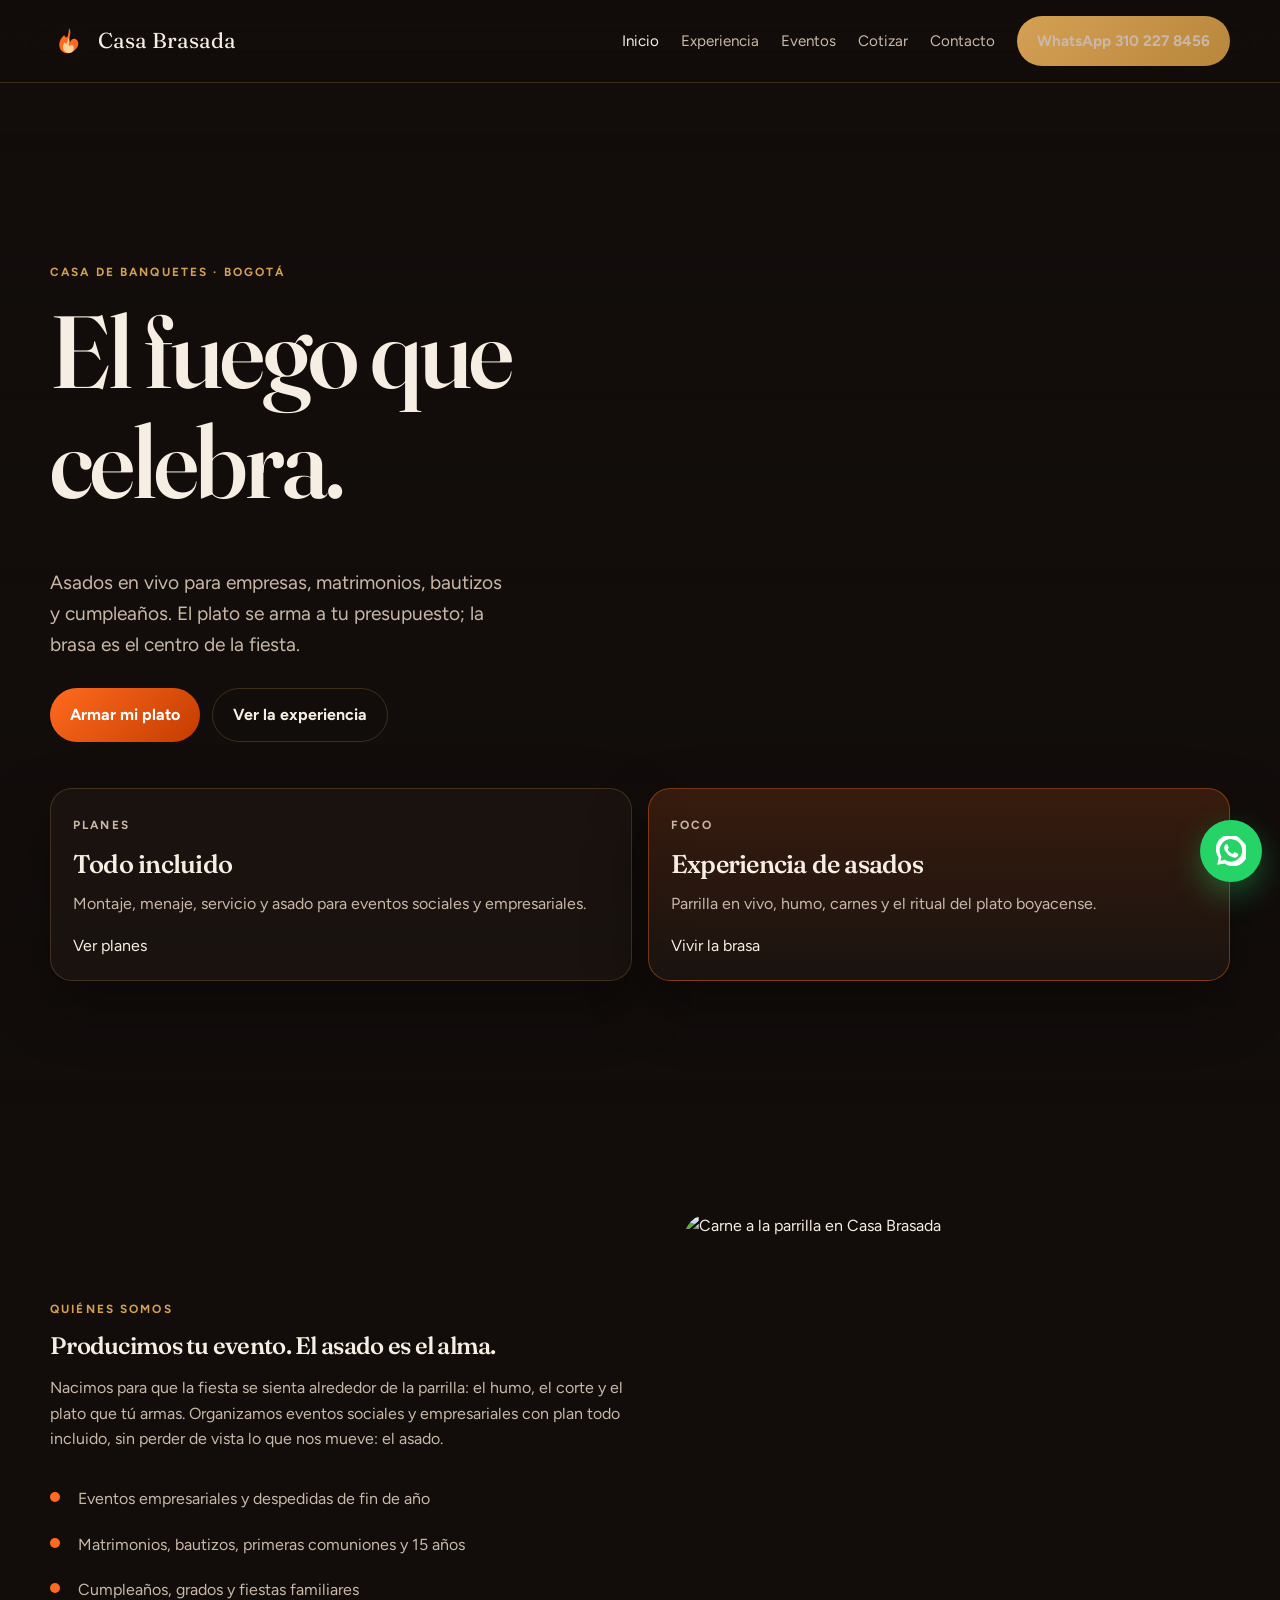
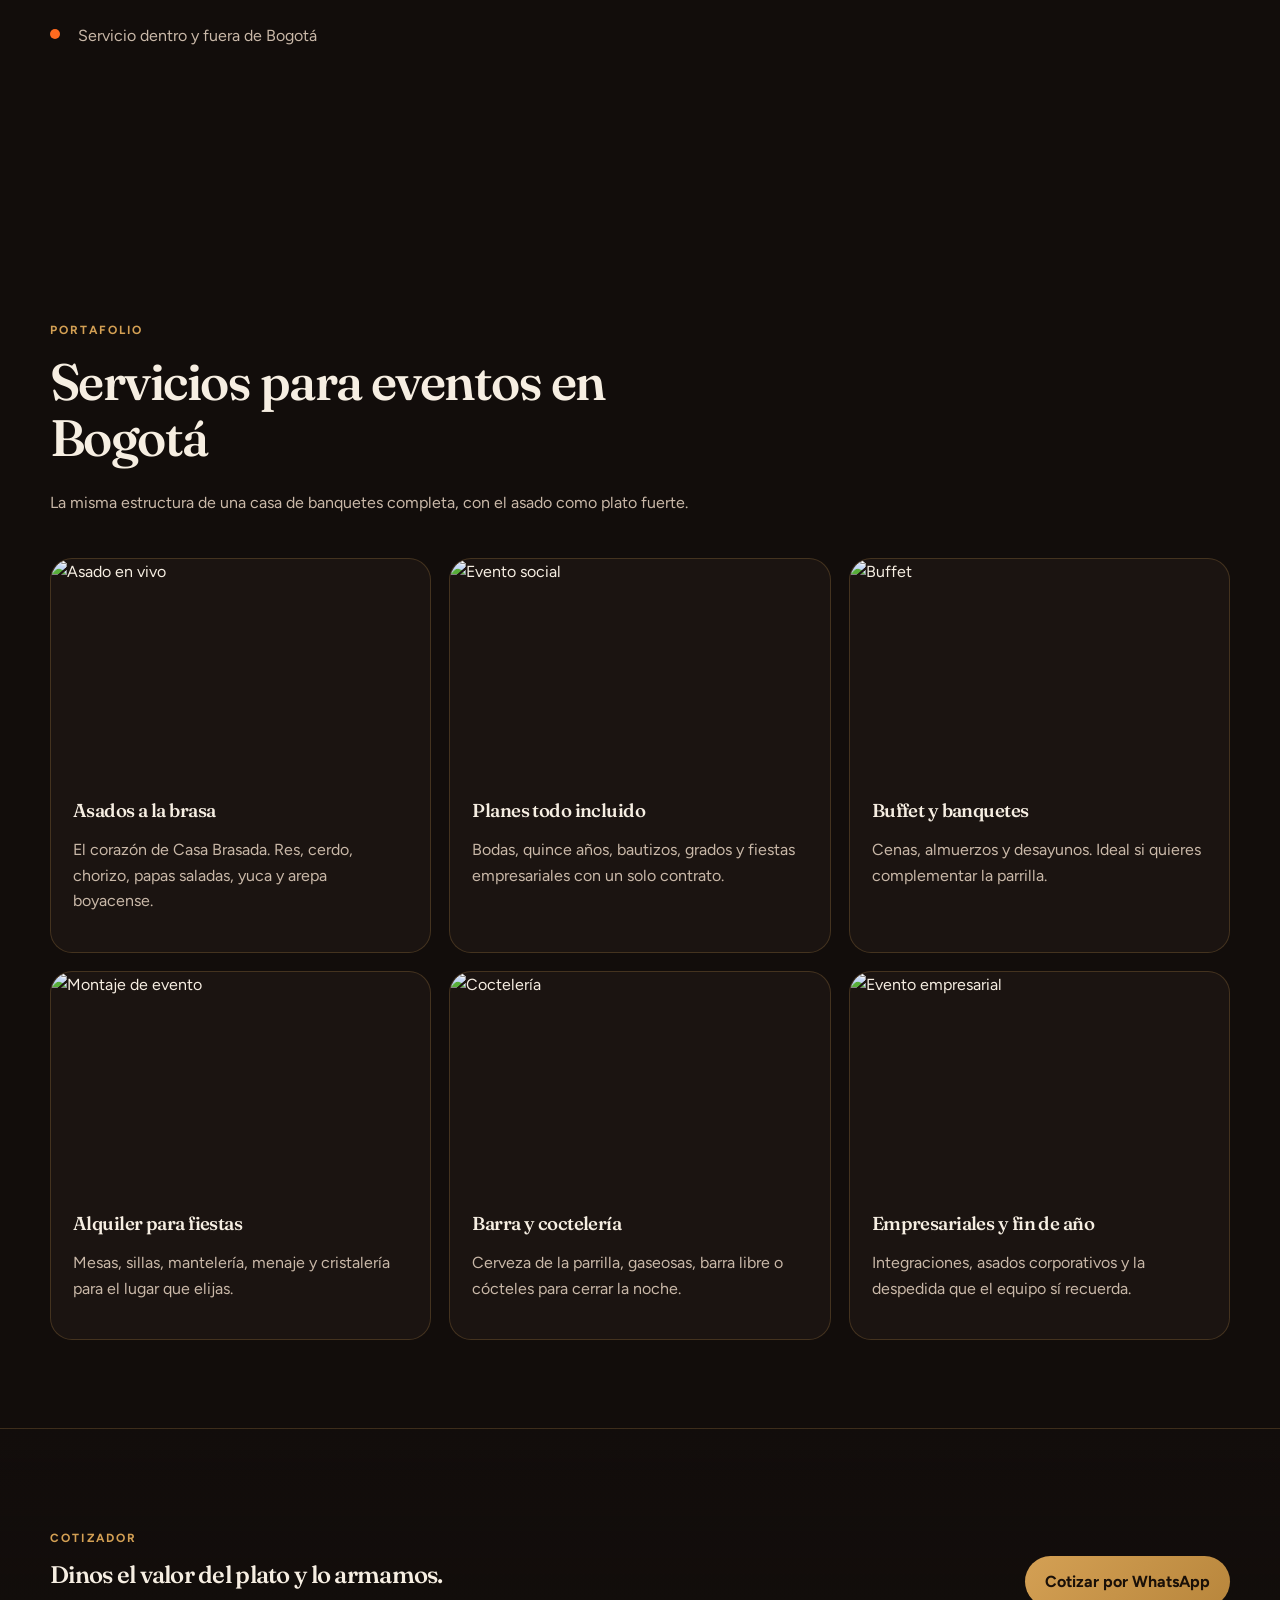
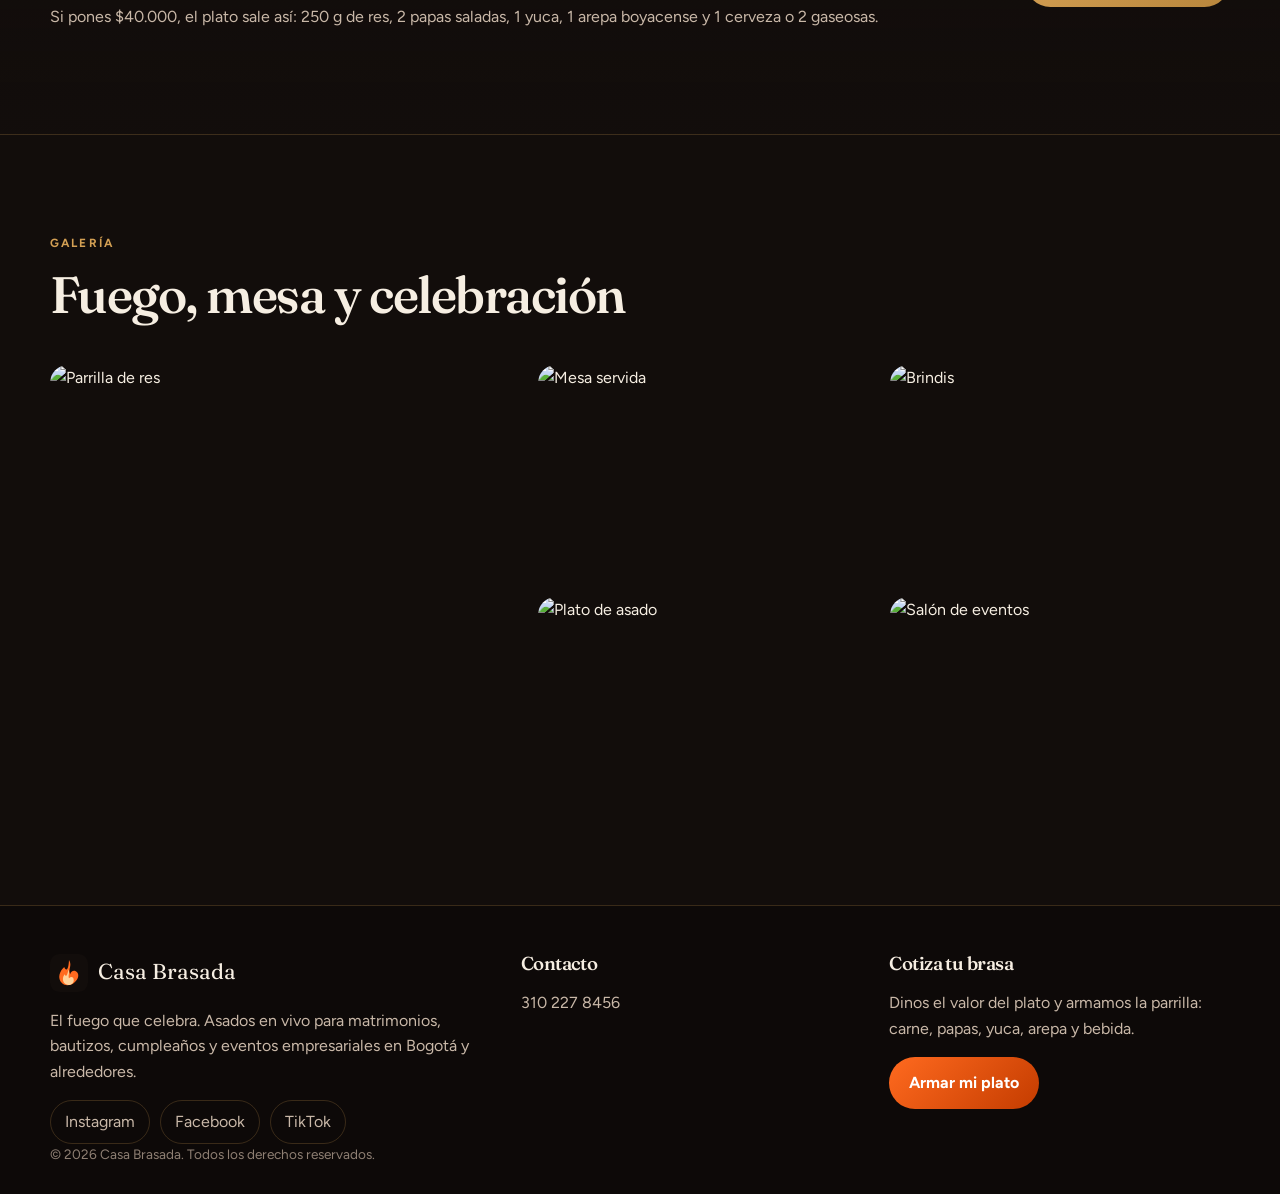
==== index.html @ f6e06397 "Add the Casa Brasada site with asado quote builder and WhatsApp. Co-authored-by: Cursor <cursoragent" ====
<!DOCTYPE html>
<html lang="es-CO">
<head>
  <meta charset="UTF-8">
  <meta name="viewport" content="width=device-width, initial-scale=1">
  <title>Casa Brasada | Asados y casa de banquetes en Bogotá</title>
  <meta name="description" content="Casa Brasada es una casa de banquetes con el asado como protagonista. Eventos empresariales, despedidas de año, cumpleaños, bautizos y matrimonios en Bogotá.">
  <meta name="theme-color" content="#120d0b">
  <meta name="apple-mobile-web-app-capable" content="yes">
  <meta name="apple-mobile-web-app-title" content="Casa Brasada">
  <link rel="canonical" href="https://casabrasada.com/">
  <link rel="manifest" href="manifest.webmanifest">
  <link rel="icon" type="image/svg+xml" href="assets/icons/favicon.svg">
  <link rel="apple-touch-icon" href="assets/icons/apple-touch-icon.png">
  <meta property="og:type" content="website">
  <meta property="og:locale" content="es_CO">
  <meta property="og:title" content="Casa Brasada | El fuego que celebra">
  <meta property="og:description" content="Asados en vivo para matrimonios, bautizos, cumpleaños y eventos empresariales. Arma tu plato desde $25.000.">
  <meta property="og:image" content="https://casabrasada.com/assets/social/og-image.jpg">
  <meta property="og:url" content="https://casabrasada.com/">
  <meta name="twitter:card" content="summary_large_image">
  <meta name="twitter:title" content="Casa Brasada | El fuego que celebra">
  <meta name="twitter:description" content="Casa de banquetes con foco en asados. Cotiza tu plato y celebra a la brasa.">
  <meta name="twitter:image" content="https://casabrasada.com/assets/social/og-image.jpg">
  <link rel="preconnect" href="https://fonts.googleapis.com">
  <link rel="preconnect" href="https://fonts.gstatic.com" crossorigin>
  <link href="https://fonts.googleapis.com/css2?family=Figtree:wght@400;600;700&family=Fraunces:opsz,wght@9..144,500;9..144,600&display=swap" rel="stylesheet">
  <link rel="stylesheet" href="css/styles.css">
  <script type="application/ld+json">
  {
    "@context": "https://schema.org",
    "@type": "BanquetHall",
    "name": "Casa Brasada",
    "description": "Casa de banquetes especializada en experiencias de asado para eventos sociales y empresariales.",
    "url": "https://casabrasada.com/",
    "telephone": "+573102278456",
    "address": {
      "@type": "PostalAddress",
      "addressLocality": "Bogotá",
      "addressCountry": "CO"
    },
    "sameAs": [
      "https://www.instagram.com/casabrasada",
      "https://www.facebook.com/casabrasada",
      "https://www.tiktok.com/@casabrasada"
    ],
    "servesCuisine": "Asados colombianos"
  }
  </script>
</head>
<body data-page="inicio">
  <header id="site-header"></header>

  <section class="hero">
    <div class="hero-bg"></div>
    <div class="wrap hero-content">
      <p class="eyebrow">Casa de banquetes · Bogotá</p>
      <h1>El fuego que celebra.</h1>
      <p class="lead">Asados en vivo para empresas, matrimonios, bautizos y cumpleaños. El plato se arma a tu presupuesto; la brasa es el centro de la fiesta.</p>
      <div class="hero-actions">
        <a class="btn btn-ember" href="cotizar.html">Armar mi plato</a>
        <a class="btn btn-ghost" href="experiencia.html">Ver la experiencia</a>
      </div>
      <div class="pillars">
        <article class="pillar">
          <p class="eyebrow">Planes</p>
          <h3>Todo incluido</h3>
          <p>Montaje, menaje, servicio y asado para eventos sociales y empresariales.</p>
          <a href="eventos.html">Ver planes</a>
        </article>
        <article class="pillar featured">
          <p class="eyebrow">Foco</p>
          <h3>Experiencia de asados</h3>
          <p>Parrilla en vivo, humo, carnes y el ritual del plato boyacense.</p>
          <a href="experiencia.html">Vivir la brasa</a>
        </article>
      </div>
    </div>
  </section>

  <section>
    <div class="wrap media-split">
      <div>
        <p class="eyebrow">Quiénes somos</p>
        <h2>Producimos tu evento. El asado es el alma.</h2>
        <p class="muted">Nacimos para que la fiesta se sienta alrededor de la parrilla: el humo, el corte y el plato que tú armas. Organizamos eventos sociales y empresariales con plan todo incluido, sin perder de vista lo que nos mueve: el asado.</p>
        <ul class="checklist">
          <li>Eventos empresariales y despedidas de fin de año</li>
          <li>Matrimonios, bautizos, primeras comuniones y 15 años</li>
          <li>Cumpleaños, grados y fiestas familiares</li>
          <li>Servicio dentro y fuera de Bogotá</li>
        </ul>
      </div>
      <img src="https://images.unsplash.com/photo-1558030006-450675393462?auto=format&fit=crop&w=1400&q=80" alt="Carne a la parrilla en Casa Brasada">
    </div>
  </section>

  <section>
    <div class="wrap">
      <div class="section-head">
        <p class="eyebrow">Portafolio</p>
        <h2>Servicios para eventos en Bogotá</h2>
        <p class="muted">La misma estructura de una casa de banquetes completa, con el asado como plato fuerte.</p>
      </div>
      <div class="grid-3">
        <article class="service-card">
          <img src="https://images.unsplash.com/photo-1529193591184-b1d58069ecdd?auto=format&fit=crop&w=900&q=80" alt="Asado en vivo">
          <div class="card-body">
            <h3>Asados a la brasa</h3>
            <p class="muted">El corazón de Casa Brasada. Res, cerdo, chorizo, papas saladas, yuca y arepa boyacense.</p>
          </div>
        </article>
        <article class="service-card">
          <img src="https://images.unsplash.com/photo-1519741497674-611481863552?auto=format&fit=crop&w=900&q=80" alt="Evento social">
          <div class="card-body">
            <h3>Planes todo incluido</h3>
            <p class="muted">Bodas, quince años, bautizos, grados y fiestas empresariales con un solo contrato.</p>
          </div>
        </article>
        <article class="service-card">
          <img src="https://images.unsplash.com/photo-1555244162-803834f70033?auto=format&fit=crop&w=900&q=80" alt="Buffet">
          <div class="card-body">
            <h3>Buffet y banquetes</h3>
            <p class="muted">Cenas, almuerzos y desayunos. Ideal si quieres complementar la parrilla.</p>
          </div>
        </article>
        <article class="service-card">
          <img src="https://images.unsplash.com/photo-1464366400600-7168b8af9bc3?auto=format&fit=crop&w=900&q=80" alt="Montaje de evento">
          <div class="card-body">
            <h3>Alquiler para fiestas</h3>
            <p class="muted">Mesas, sillas, mantelería, menaje y cristalería para el lugar que elijas.</p>
          </div>
        </article>
        <article class="service-card">
          <img src="https://images.unsplash.com/photo-1551024709-8f23befc6f87?auto=format&fit=crop&w=900&q=80" alt="Coctelería">
          <div class="card-body">
            <h3>Barra y coctelería</h3>
            <p class="muted">Cerveza de la parrilla, gaseosas, barra libre o cócteles para cerrar la noche.</p>
          </div>
        </article>
        <article class="service-card">
          <img src="https://images.unsplash.com/photo-1511578314322-379afb476865?auto=format&fit=crop&w=900&q=80" alt="Evento empresarial">
          <div class="card-body">
            <h3>Empresariales y fin de año</h3>
            <p class="muted">Integraciones, asados corporativos y la despedida que el equipo sí recuerda.</p>
          </div>
        </article>
      </div>
    </div>
  </section>

  <section class="quote-band">
    <div class="wrap quote-inner">
      <div>
        <p class="eyebrow">Cotizador</p>
        <h2>Dinos el valor del plato y lo armamos.</h2>
        <p class="muted">Si pones $40.000, el plato sale así: 250 g de res, 2 papas saladas, 1 yuca, 1 arepa boyacense y 1 cerveza o 2 gaseosas.</p>
      </div>
      <a class="btn btn-gold" href="cotizar.html">Cotizar por WhatsApp</a>
    </div>
  </section>

  <section>
    <div class="wrap">
      <div class="section-head">
        <p class="eyebrow">Galería</p>
        <h2>Fuego, mesa y celebración</h2>
      </div>
      <div class="gallery">
        <img src="https://images.unsplash.com/photo-1544025162-d76694265947?auto=format&fit=crop&w=1400&q=80" alt="Parrilla de res">
        <img src="https://images.unsplash.com/photo-1414235077428-338989a2e8c0?auto=format&fit=crop&w=800&q=80" alt="Mesa servida">
        <img src="https://images.unsplash.com/photo-1470337458703-46ad1756a187?auto=format&fit=crop&w=800&q=80" alt="Brindis">
        <img src="https://images.unsplash.com/photo-1504674900247-0877df9cc836?auto=format&fit=crop&w=800&q=80" alt="Plato de asado">
        <img src="https://images.unsplash.com/photo-1519167758481-83f29da8c1b6?auto=format&fit=crop&w=800&q=80" alt="Salón de eventos">
      </div>
    </div>
  </section>

  <footer id="site-footer"></footer>
  <script src="js/config.js"></script>
  <script src="js/layout.js"></script>
  <script src="js/sw-register.js"></script>
</body>
</html>
---- css/styles.css ----
:root {
  --bg: #120d0b;
  --bg-2: #1b1411;
  --bg-3: #261b16;
  --ember: #ff6a1f;
  --ember-deep: #c43c00;
  --gold: #d4a054;
  --gold-soft: #e8c48a;
  --cream: #f6eee2;
  --muted: #c9b8a8;
  --line: rgba(212, 160, 84, 0.22);
  --shadow: 0 24px 60px rgba(0, 0, 0, 0.38);
  --radius: 22px;
  --max: 1180px;
  --header-h: 82px;
}

* { box-sizing: border-box; }

html { scroll-behavior: smooth; }

body {
  margin: 0;
  font-family: "Figtree", sans-serif;
  background: var(--bg);
  color: var(--cream);
  line-height: 1.6;
  min-height: 100vh;
}

img { max-width: 100%; display: block; }

a { color: inherit; text-decoration: none; }

h1, h2, h3, h4, .display {
  font-family: "Fraunces", serif;
  font-weight: 560;
  letter-spacing: -0.03em;
  line-height: 1.08;
  margin: 0 0 0.5em;
}

.eyebrow {
  display: inline-flex;
  align-items: center;
  gap: 8px;
  color: var(--gold);
  text-transform: uppercase;
  letter-spacing: 0.18em;
  font-size: 0.74rem;
  font-weight: 700;
  margin-bottom: 14px;
}

.wrap {
  width: min(var(--max), calc(100% - 40px));
  margin: 0 auto;
}

.site-header {
  position: sticky;
  top: 0;
  z-index: 40;
  backdrop-filter: blur(18px);
  background: rgba(18, 13, 11, 0.78);
  border-bottom: 1px solid var(--line);
}

.header-inner {
  min-height: var(--header-h);
  display: flex;
  align-items: center;
  justify-content: space-between;
  gap: 20px;
}

.logo {
  display: flex;
  align-items: center;
  gap: 10px;
  font-family: "Fraunces", serif;
  font-size: 1.35rem;
}

.logo-mark {
  width: 38px;
  height: 38px;
}

.nav {
  display: flex;
  align-items: center;
  gap: 22px;
}

.nav a {
  color: var(--muted);
  font-size: 0.95rem;
}

.nav a:hover,
.nav a.active { color: var(--cream); }

.btn {
  display: inline-flex;
  align-items: center;
  justify-content: center;
  gap: 8px;
  border: 0;
  border-radius: 999px;
  padding: 13px 20px;
  font-weight: 700;
  cursor: pointer;
  font-family: inherit;
  transition: 0.2s transform, 0.2s background, 0.2s color;
}

.btn:hover { transform: translateY(-1px); }

.btn-gold {
  background: linear-gradient(135deg, var(--gold), #b8863c);
  color: #1a1008;
}

.btn-ember {
  background: linear-gradient(135deg, var(--ember), var(--ember-deep));
  color: white;
}

.btn-ghost {
  background: transparent;
  color: var(--cream);
  border: 1px solid var(--line);
}

.hero {
  position: relative;
  min-height: calc(100vh - var(--header-h));
  display: grid;
  align-items: end;
  overflow: hidden;
}

.hero-bg {
  position: absolute;
  inset: 0;
  background:
    linear-gradient(180deg, rgba(18,13,11,0.15) 0%, rgba(18,13,11,0.82) 72%, var(--bg) 100%),
    url("https://images.unsplash.com/photo-1555939594-58d7cb561ad1?auto=format&fit=crop&w=2000&q=80") center/cover;
}

.hero-content {
  position: relative;
  padding: 80px 0 56px;
}

.hero h1 {
  font-size: clamp(3rem, 8vw, 7rem);
  max-width: 12ch;
}

.hero p.lead {
  max-width: 38ch;
  font-size: 1.2rem;
  color: var(--muted);
}

.hero-actions {
  display: flex;
  flex-wrap: wrap;
  gap: 12px;
  margin: 28px 0 46px;
}

.pillars {
  display: grid;
  grid-template-columns: repeat(2, 1fr);
  gap: 16px;
}

.pillar {
  background: rgba(27, 20, 17, 0.86);
  border: 1px solid var(--line);
  border-radius: var(--radius);
  padding: 22px;
  min-height: 180px;
  box-shadow: var(--shadow);
}

.pillar.featured {
  background: linear-gradient(180deg, rgba(255,106,31,0.16), rgba(27,20,17,0.9));
  border-color: rgba(255, 106, 31, 0.4);
}

.pillar h3 { font-size: 1.6rem; }

.pillar p { color: var(--muted); margin: 0 0 16px; }

section { padding: 88px 0; }

.section-head {
  max-width: 720px;
  margin-bottom: 42px;
}

.section-head h2 { font-size: clamp(2.1rem, 4vw, 3.6rem); }

.muted { color: var(--muted); }

.grid-2, .grid-3, .grid-4 {
  display: grid;
  gap: 18px;
}

.grid-2 { grid-template-columns: 1.1fr 0.9fr; }
.grid-3 { grid-template-columns: repeat(3, 1fr); }
.grid-4 { grid-template-columns: repeat(4, 1fr); }

.card, .event-card, .service-card {
  background: var(--bg-2);
  border: 1px solid var(--line);
  border-radius: var(--radius);
  overflow: hidden;
}

.service-card img,
.event-card img,
.media-card img {
  width: 100%;
  height: 220px;
  object-fit: cover;
}

.card-body, .service-card .card-body, .event-card .card-body {
  padding: 22px;
}

.media-split {
  display: grid;
  grid-template-columns: 1.05fr 0.95fr;
  gap: 28px;
  align-items: center;
}

.media-split img {
  width: 100%;
  height: 520px;
  object-fit: cover;
  border-radius: 28px;
}

.checklist {
  list-style: none;
  padding: 0;
  margin: 24px 0 0;
}

.checklist li {
  padding: 10px 0 10px 28px;
  position: relative;
  color: var(--muted);
}

.checklist li::before {
  content: "";
  position: absolute;
  left: 0;
  top: 16px;
  width: 10px;
  height: 10px;
  border-radius: 50%;
  background: var(--ember);
}

.quote-band {
  background:
    linear-gradient(180deg, rgba(18,13,11,0.55), rgba(18,13,11,0.86)),
    url("https://images.unsplash.com/photo-1529193591184-b1d58069ecdd?auto=format&fit=crop&w=1800&q=80") center/cover;
  border-block: 1px solid var(--line);
}

.quote-inner {
  display: flex;
  justify-content: space-between;
  gap: 24px;
  align-items: center;
}

.gallery {
  display: grid;
  grid-template-columns: 1.4fr 1fr 1fr;
  grid-template-rows: 220px 220px;
  gap: 12px;
}

.gallery img {
  width: 100%;
  height: 100%;
  object-fit: cover;
  border-radius: 18px;
}

.gallery img:first-child { grid-row: 1 / span 2; }

.site-footer {
  border-top: 1px solid var(--line);
  padding: 48px 0 28px;
  background: #0d0908;
}

.footer-grid {
  display: grid;
  grid-template-columns: 1.3fr 1fr 1fr;
  gap: 28px;
}

.socials { display: flex; gap: 10px; flex-wrap: wrap; }

.socials a {
  border: 1px solid var(--line);
  border-radius: 999px;
  padding: 8px 14px;
  color: var(--muted);
}

.wa-float {
  position: fixed;
  right: 18px;
  bottom: 18px;
  z-index: 50;
  width: 62px;
  height: 62px;
  border-radius: 50%;
  background: #25d366;
  color: white;
  display: grid;
  place-items: center;
  box-shadow: 0 12px 30px rgba(37, 211, 102, 0.35);
}

.page-hero {
  padding: 72px 0 20px;
}

.page-hero h1 { font-size: clamp(2.6rem, 6vw, 5.2rem); }

.form-grid {
  display: grid;
  grid-template-columns: 0.95fr 1.05fr;
  gap: 22px;
  align-items: start;
}

.panel {
  background: var(--bg-2);
  border: 1px solid var(--line);
  border-radius: 28px;
  padding: 24px;
}

label {
  display: block;
  font-size: 0.86rem;
  color: var(--gold-soft);
  margin-bottom: 6px;
}

input, select, textarea {
  width: 100%;
  border: 1px solid var(--line);
  background: var(--bg-3);
  color: var(--cream);
  border-radius: 14px;
  padding: 13px 14px;
  font: inherit;
  margin-bottom: 14px;
}

input[type="checkbox"] {
  width: auto;
  margin: 0 8px 0 0;
}

input[type="range"] {
  padding: 0;
  accent-color: var(--ember);
}

label:has(input[type="checkbox"]) {
  display: flex;
  align-items: center;
  color: var(--muted);
  margin-bottom: 8px;
}

.price-display {
  font-family: "Fraunces", serif;
  font-size: clamp(2.4rem, 5vw, 4rem);
  color: var(--gold-soft);
}

.plate {
  background:
    radial-gradient(circle at 50% 20%, rgba(255,106,31,0.18), transparent 36%),
    var(--bg-3);
}

.plate-item {
  display: flex;
  justify-content: space-between;
  gap: 12px;
  padding: 12px 0;
  border-bottom: 1px solid var(--line);
}

.plate-item:last-child { border-bottom: 0; }

.total-box {
  margin-top: 18px;
  padding: 16px;
  border-radius: 16px;
  background: rgba(255, 106, 31, 0.12);
}

.nav-toggle {
  display: none;
  background: none;
  border: 1px solid var(--line);
  color: var(--cream);
  border-radius: 10px;
  padding: 8px 10px;
}

.legal { color: #8e7f73; font-size: 0.85rem; }

@media (max-width: 920px) {
  .nav-toggle { display: block; }
  .nav {
    display: none;
    position: absolute;
    inset: var(--header-h) 16px auto;
    background: var(--bg-2);
    border: 1px solid var(--line);
    border-radius: 16px;
    padding: 16px;
    flex-direction: column;
    align-items: flex-start;
  }
  .nav.open { display: flex; }
  .pillars, .grid-2, .grid-3, .grid-4, .media-split, .form-grid, .footer-grid, .quote-inner, .gallery {
    grid-template-columns: 1fr;
    grid-template-rows: none;
  }
  .gallery img:first-child { grid-row: auto; height: 240px; }
  .media-split img { height: 280px; }
  .hero { min-height: auto; }
}
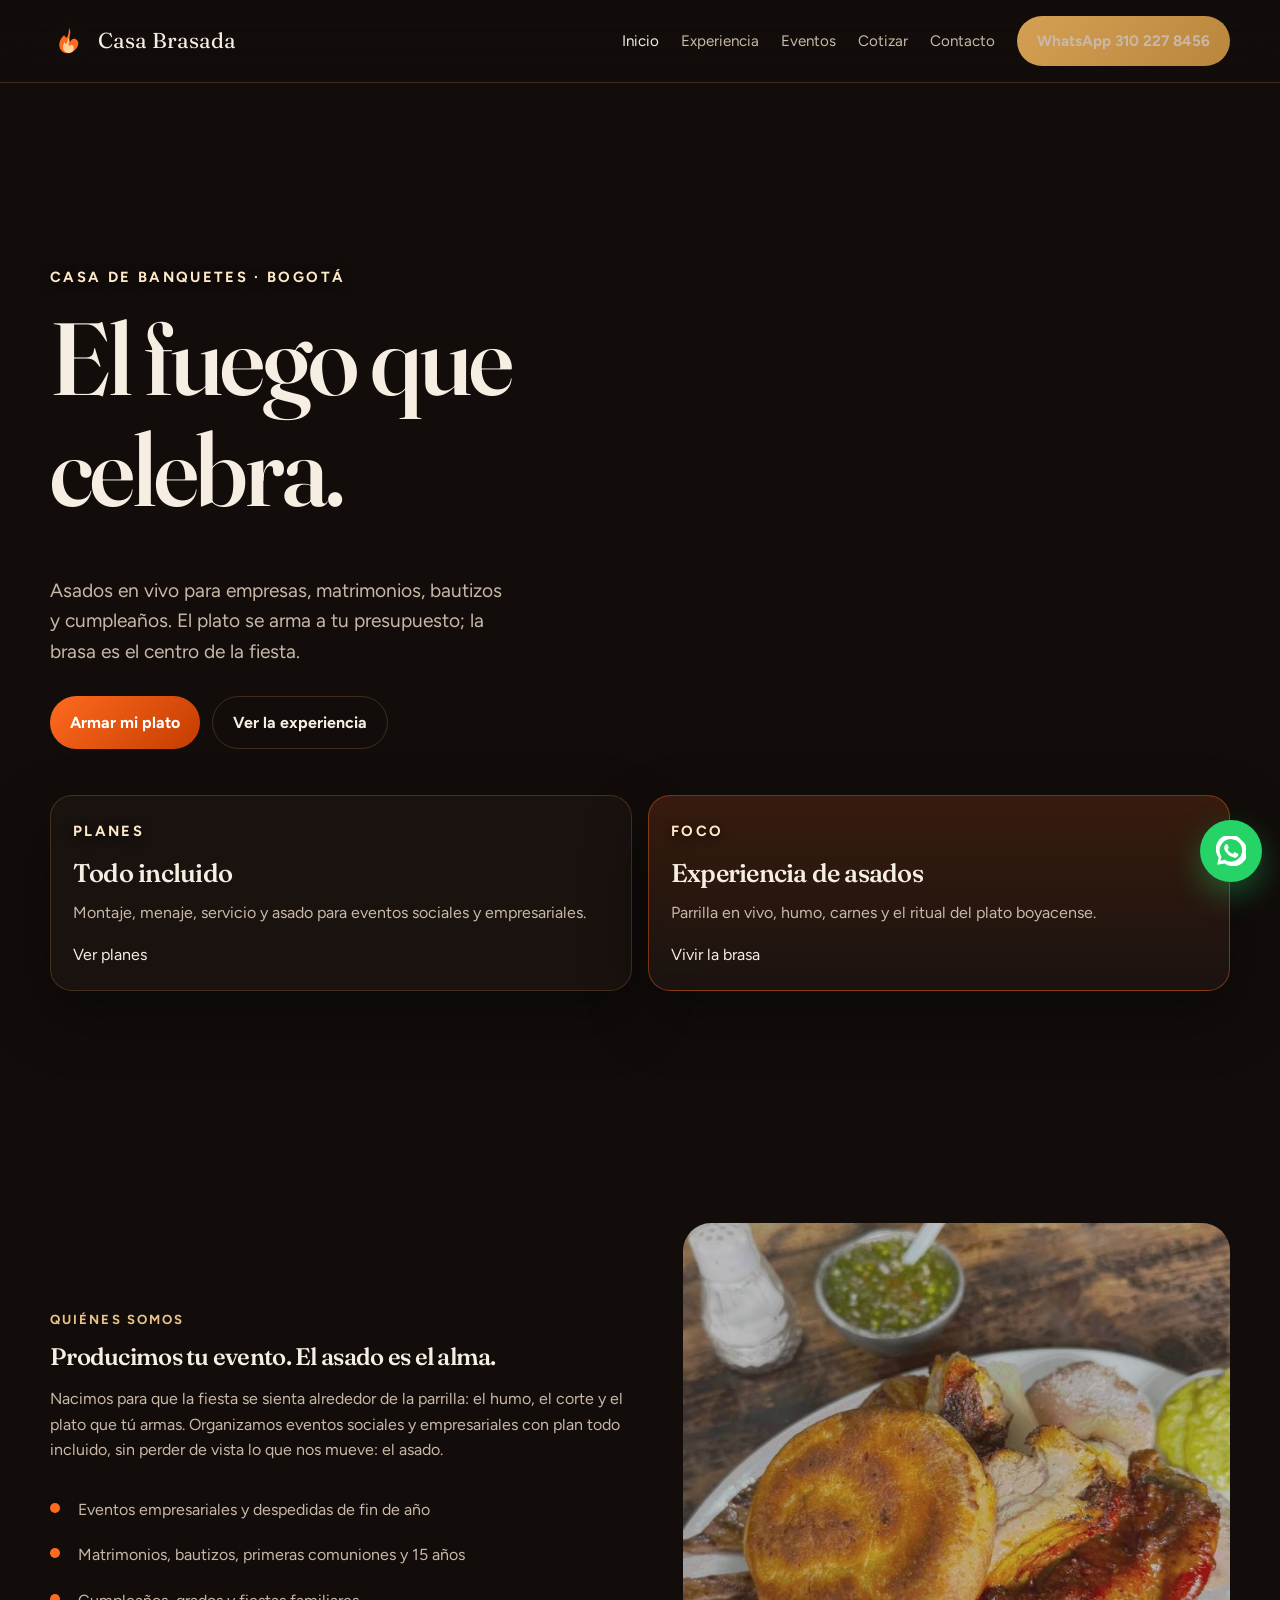
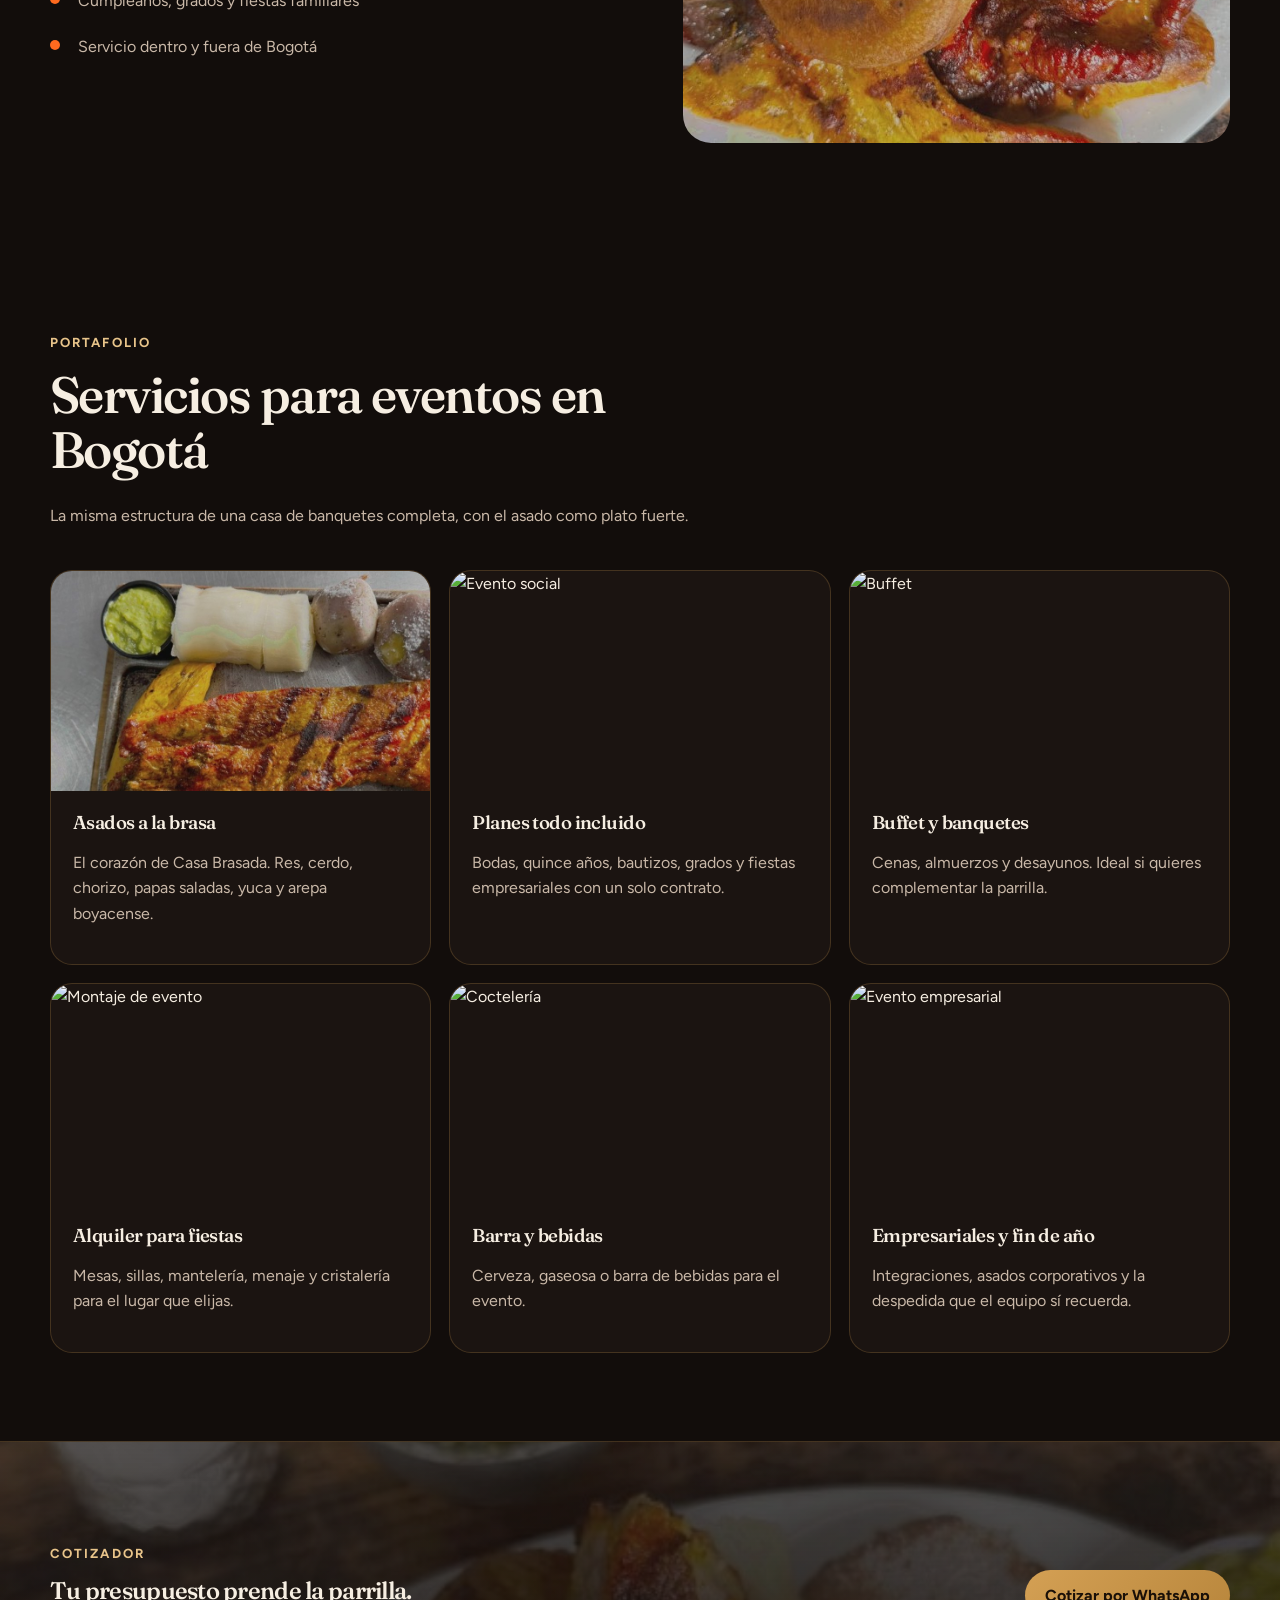
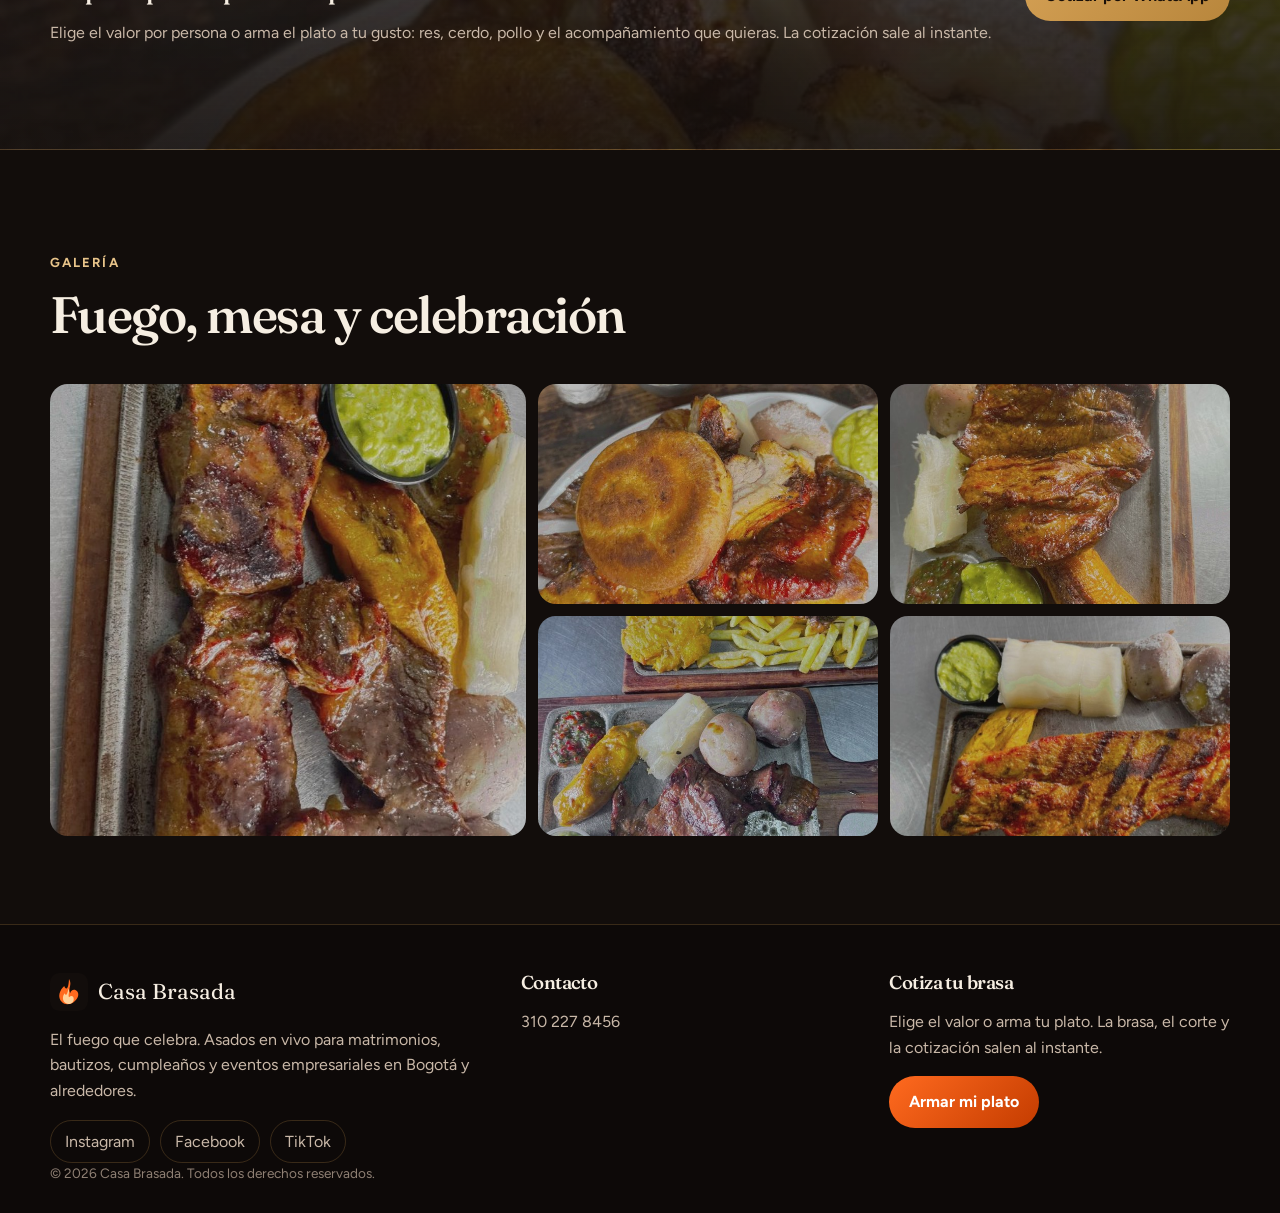
==== commit 7b778dc9: "Publish the latest Casa Brasada site with photos and quote options. Co-authored-by: Cursor <cursorag" ====
--- a/index.html
+++ b/index.html
@@ -91,7 +91,7 @@
           <li>Servicio dentro y fuera de Bogotá</li>
         </ul>
       </div>
-      <img src="https://images.unsplash.com/photo-1558030006-450675393462?auto=format&fit=crop&w=1400&q=80" alt="Carne a la parrilla en Casa Brasada">
+      <img src="assets/photos/picada-arepa.jpg" alt="Picada de asado con arepa boyacense">
     </div>
   </section>
 
@@ -104,7 +104,7 @@
       </div>
       <div class="grid-3">
         <article class="service-card">
-          <img src="https://images.unsplash.com/photo-1529193591184-b1d58069ecdd?auto=format&fit=crop&w=900&q=80" alt="Asado en vivo">
+          <img src="assets/photos/plato-clasico.jpg?v=3" alt="Asado en vivo">
           <div class="card-body">
             <h3>Asados a la brasa</h3>
             <p class="muted">El corazón de Casa Brasada. Res, cerdo, chorizo, papas saladas, yuca y arepa boyacense.</p>
@@ -134,8 +134,8 @@
         <article class="service-card">
           <img src="https://images.unsplash.com/photo-1551024709-8f23befc6f87?auto=format&fit=crop&w=900&q=80" alt="Coctelería">
           <div class="card-body">
-            <h3>Barra y coctelería</h3>
-            <p class="muted">Cerveza de la parrilla, gaseosas, barra libre o cócteles para cerrar la noche.</p>
+            <h3>Barra y bebidas</h3>
+            <p class="muted">Cerveza, gaseosa o barra de bebidas para el evento.</p>
           </div>
         </article>
         <article class="service-card">
@@ -153,8 +153,8 @@
     <div class="wrap quote-inner">
       <div>
         <p class="eyebrow">Cotizador</p>
-        <h2>Dinos el valor del plato y lo armamos.</h2>
-        <p class="muted">Si pones $40.000, el plato sale así: 250 g de res, 2 papas saladas, 1 yuca, 1 arepa boyacense y 1 cerveza o 2 gaseosas.</p>
+        <h2>Tu presupuesto prende la parrilla.</h2>
+        <p class="muted">Elige el valor por persona o arma el plato a tu gusto: res, cerdo, pollo y el acompañamiento que quieras. La cotización sale al instante.</p>
       </div>
       <a class="btn btn-gold" href="cotizar.html">Cotizar por WhatsApp</a>
     </div>
@@ -167,11 +167,11 @@
         <h2>Fuego, mesa y celebración</h2>
       </div>
       <div class="gallery">
-        <img src="https://images.unsplash.com/photo-1544025162-d76694265947?auto=format&fit=crop&w=1400&q=80" alt="Parrilla de res">
-        <img src="https://images.unsplash.com/photo-1414235077428-338989a2e8c0?auto=format&fit=crop&w=800&q=80" alt="Mesa servida">
-        <img src="https://images.unsplash.com/photo-1470337458703-46ad1756a187?auto=format&fit=crop&w=800&q=80" alt="Brindis">
-        <img src="https://images.unsplash.com/photo-1504674900247-0877df9cc836?auto=format&fit=crop&w=800&q=80" alt="Plato de asado">
-        <img src="https://images.unsplash.com/photo-1519167758481-83f29da8c1b6?auto=format&fit=crop&w=800&q=80" alt="Salón de eventos">
+        <img src="assets/photos/mesa-compartida.jpg" alt="Bandeja de asado con papa, yuca y maduro">
+        <img src="assets/photos/picada-arepa.jpg" alt="Picada con arepa boyacense">
+        <img src="assets/photos/tabla-brasa.jpg" alt="Tabla de asado Casa Brasada">
+        <img src="assets/photos/dos-bandejas.jpg" alt="Dos bandejas de asado">
+        <img src="assets/photos/plato-clasico.jpg?v=3" alt="Plato clásico a la brasa">
       </div>
     </div>
   </section>
--- a/css/styles.css
+++ b/css/styles.css
@@ -44,12 +44,18 @@
   display: inline-flex;
   align-items: center;
   gap: 8px;
-  color: var(--gold);
+  color: var(--gold-soft);
   text-transform: uppercase;
-  letter-spacing: 0.18em;
-  font-size: 0.74rem;
+  letter-spacing: 0.16em;
+  font-size: 0.82rem;
   font-weight: 700;
   margin-bottom: 14px;
+}
+
+.hero .eyebrow {
+  color: #ffe9c8;
+  text-shadow: 0 2px 10px rgba(0, 0, 0, 0.7);
+  font-size: 0.92rem;
 }
 
 .wrap {
@@ -246,6 +252,7 @@
   width: 100%;
   height: 520px;
   object-fit: cover;
+  object-position: center 35%;
   border-radius: 28px;
 }
 
@@ -274,8 +281,8 @@
 
 .quote-band {
   background:
-    linear-gradient(180deg, rgba(18,13,11,0.55), rgba(18,13,11,0.86)),
-    url("https://images.unsplash.com/photo-1529193591184-b1d58069ecdd?auto=format&fit=crop&w=1800&q=80") center/cover;
+    linear-gradient(180deg, rgba(18,13,11,0.62), rgba(18,13,11,0.88)),
+    url("../assets/photos/picada-arepa.jpg") center 30% / cover;
   border-block: 1px solid var(--line);
 }
 
@@ -393,6 +400,65 @@
   margin-bottom: 8px;
 }
 
+.mode-switch {
+  display: grid;
+  grid-template-columns: 1fr 1fr;
+  gap: 8px;
+  margin: 8px 0 22px;
+}
+
+.mode-btn {
+  border: 1px solid var(--line);
+  background: transparent;
+  color: var(--muted);
+  border-radius: 999px;
+  padding: 12px 14px;
+  font: inherit;
+  font-weight: 700;
+  cursor: pointer;
+}
+
+.mode-btn.active {
+  background: linear-gradient(135deg, var(--gold), #b8863c);
+  color: #1a1008;
+  border-color: transparent;
+}
+
+.builder-row {
+  display: grid;
+  grid-template-columns: 1fr auto;
+  gap: 12px;
+  align-items: center;
+  padding: 12px 0;
+  border-bottom: 1px solid var(--line);
+}
+
+.builder-row strong { display: block; }
+.builder-row small { color: var(--muted); }
+
+.stepper {
+  display: flex;
+  align-items: center;
+  gap: 8px;
+}
+
+.stepper button {
+  width: 36px;
+  height: 36px;
+  border-radius: 10px;
+  border: 1px solid var(--line);
+  background: var(--bg-3);
+  color: var(--cream);
+  font-size: 1.2rem;
+  cursor: pointer;
+}
+
+.stepper span {
+  min-width: 4.5ch;
+  text-align: center;
+  font-weight: 700;
+}
+
 .price-display {
   font-family: "Fraunces", serif;
   font-size: clamp(2.4rem, 5vw, 4rem);
@@ -413,7 +479,37 @@
   border-bottom: 1px solid var(--line);
 }
 
-.plate-item:last-child { border-bottom: 0; }
+.plate-item em {
+  color: var(--gold-soft);
+  font-style: normal;
+  margin-left: auto;
+}
+
+.plate-item-main {
+  font-size: 1.15rem;
+  color: var(--gold-soft);
+}
+
+.plate-item-main strong {
+  font-family: "Fraunces", serif;
+  font-size: 1.6rem;
+}
+
+.included-note {
+  margin: 18px 0 16px;
+  padding: 14px 16px;
+  border-radius: 16px;
+  border: 1px solid var(--line);
+  background: rgba(212, 160, 84, 0.1);
+}
+
+.included-note p { margin: 0; color: var(--muted); }
+
+.included-box {
+  margin-top: 18px;
+  padding-top: 8px;
+  border-top: 1px solid var(--line);
+}
 
 .total-box {
   margin-top: 18px;
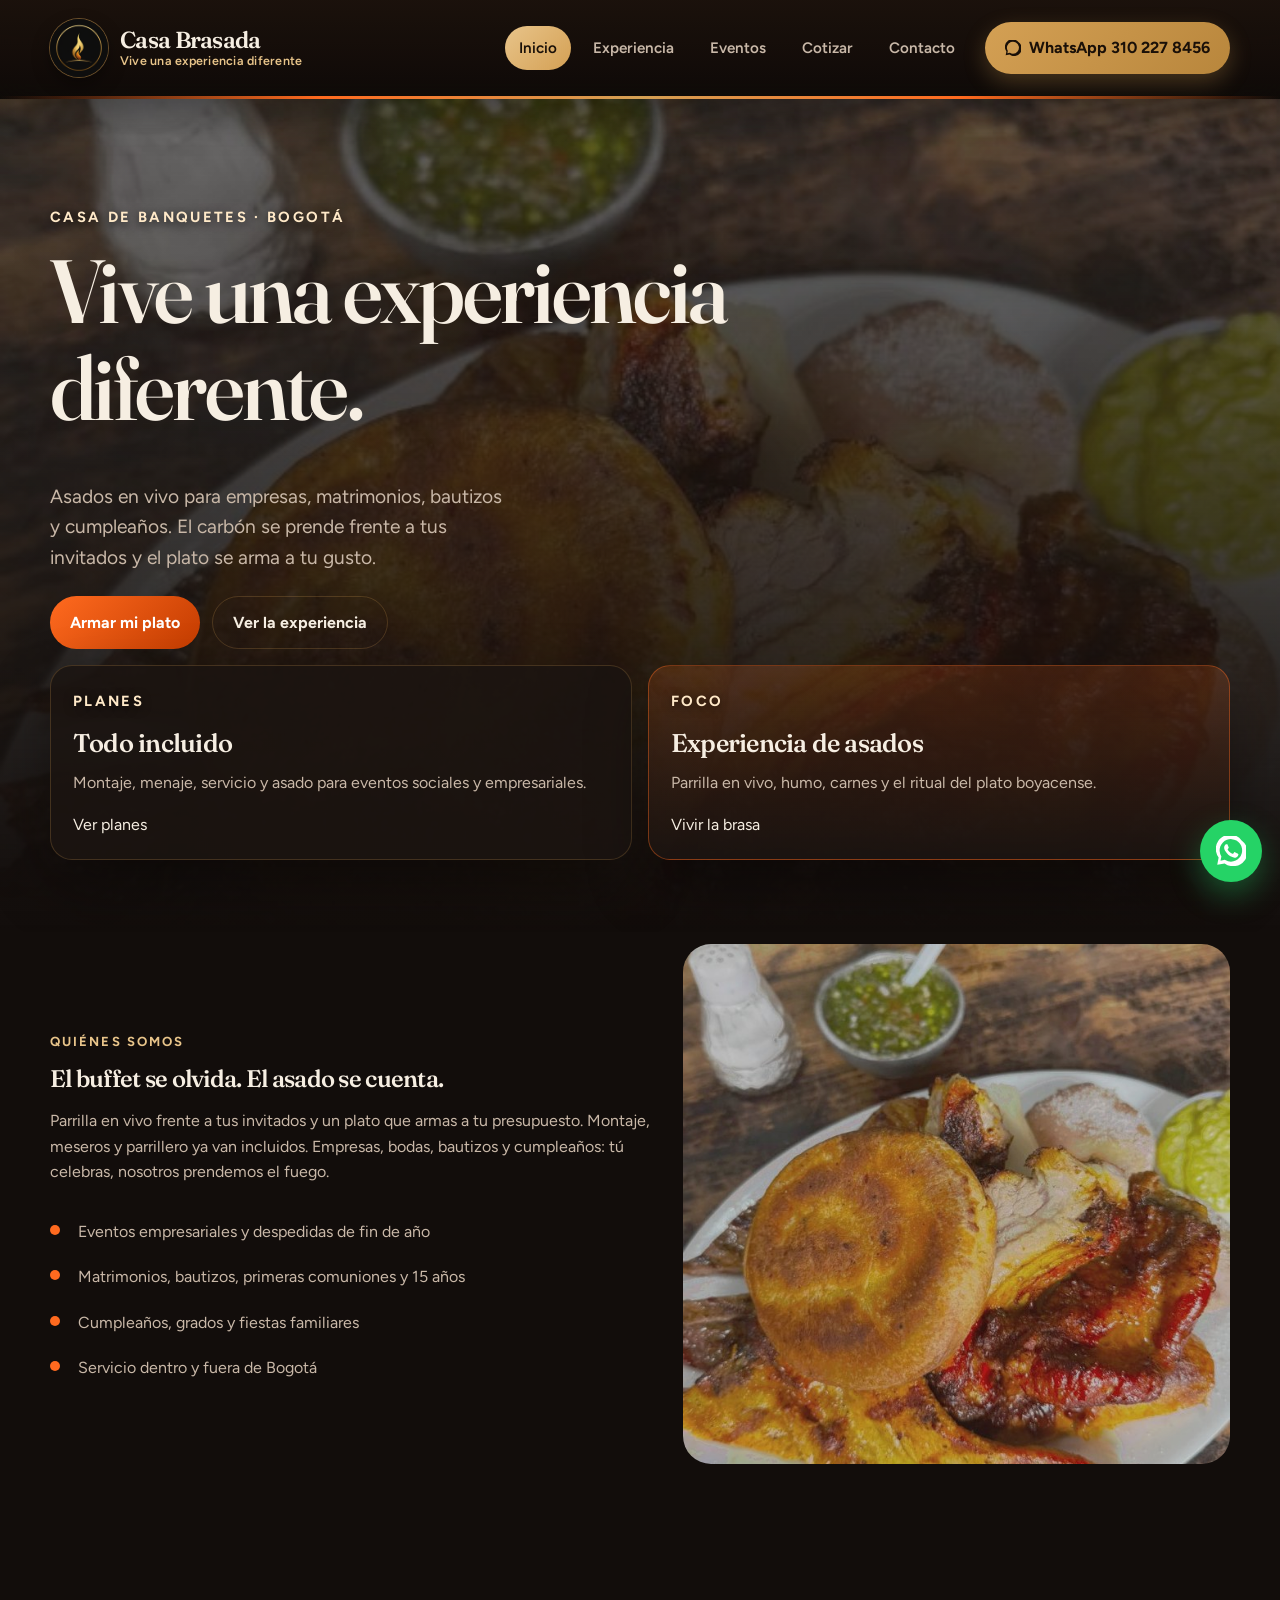
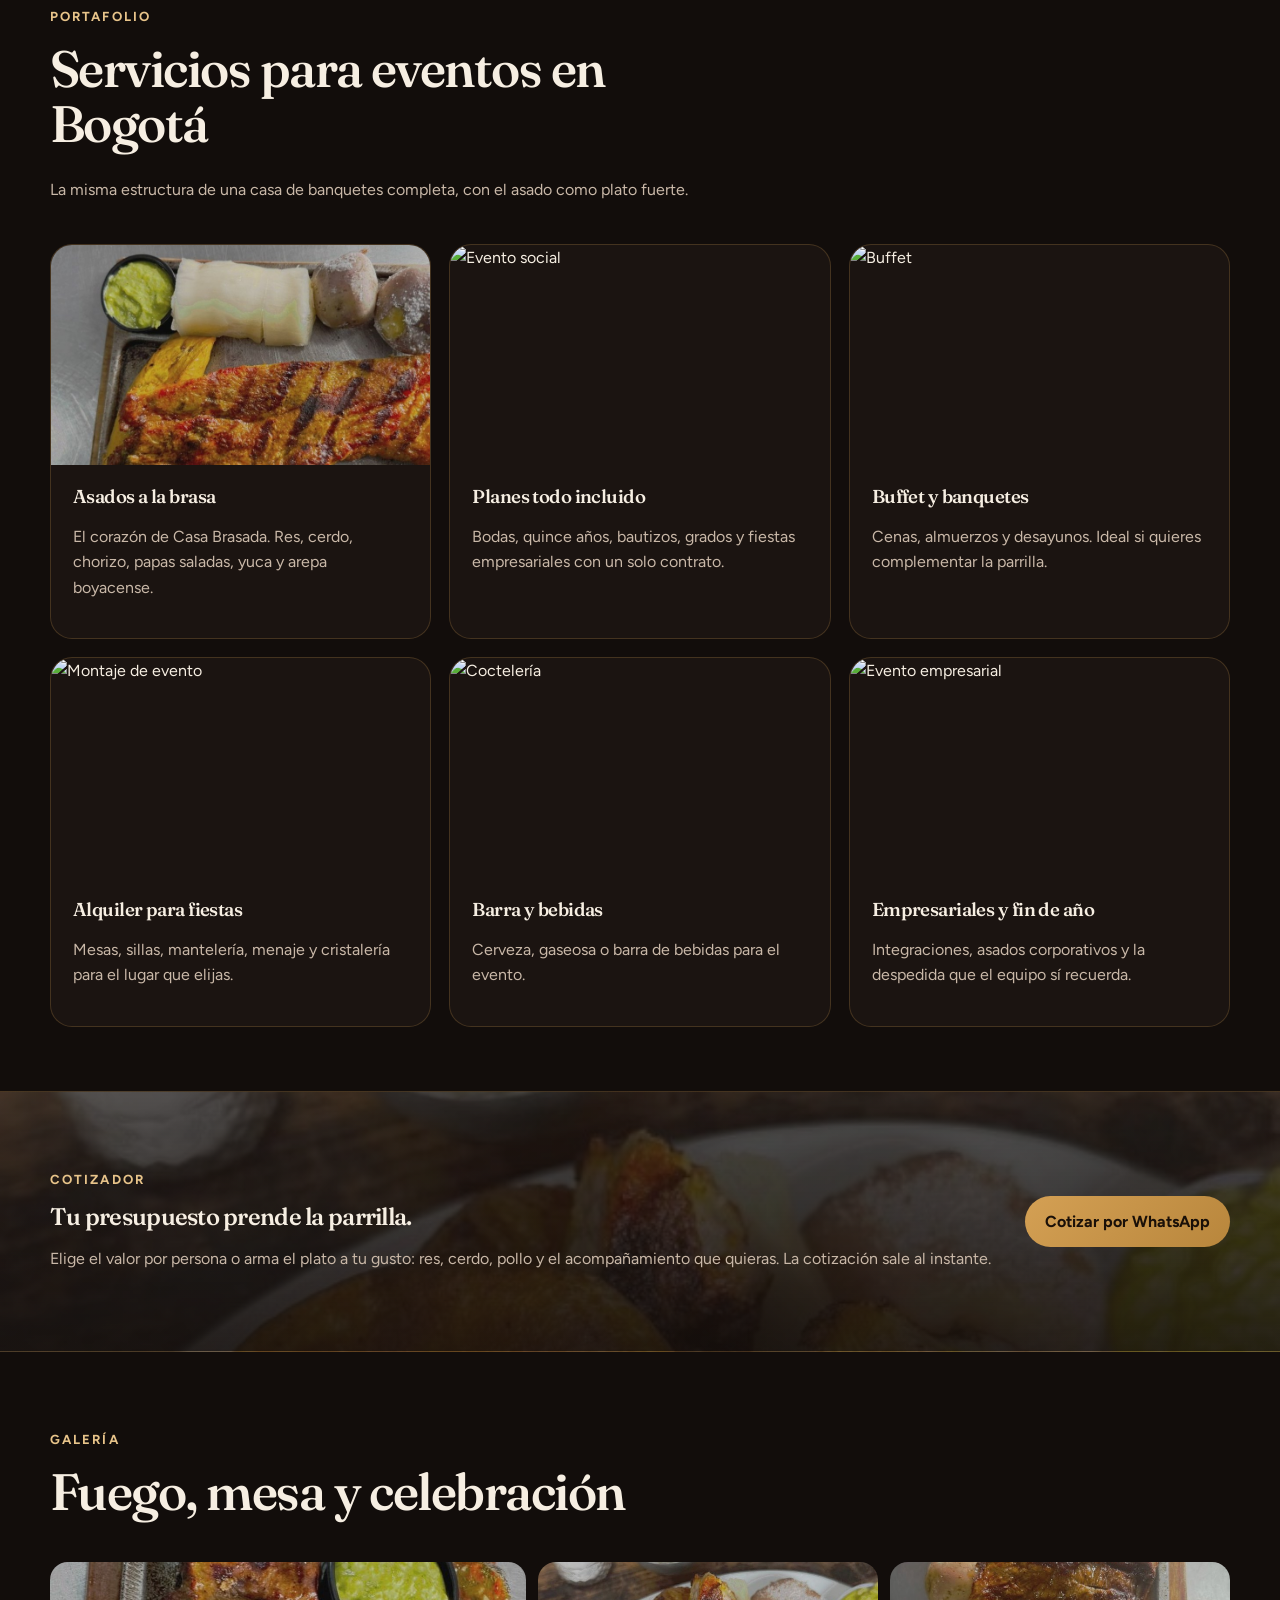
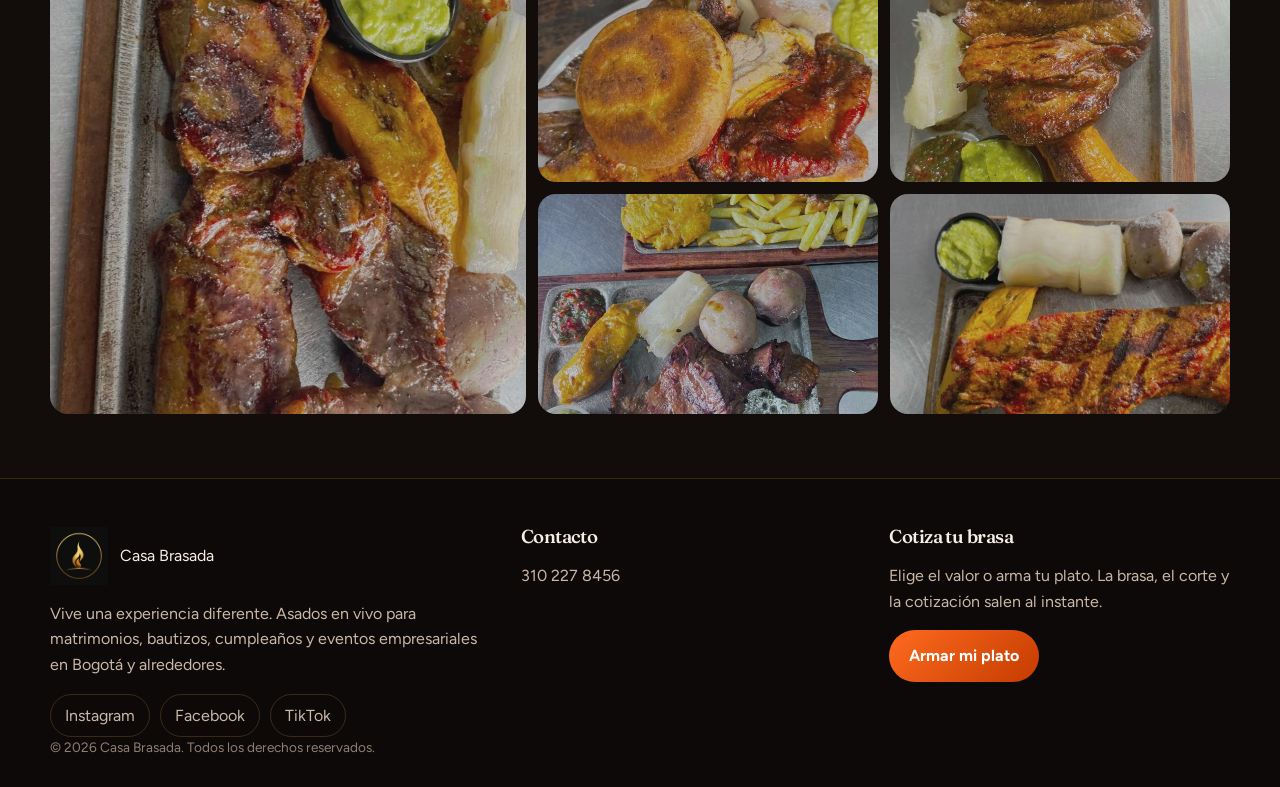
==== commit 38e32d46: "Refresh Casa Brasada copy, branding, and quote minimums so the site sells the live asado experience." ====
--- a/index.html
+++ b/index.html
@@ -14,13 +14,13 @@
   <link rel="apple-touch-icon" href="assets/icons/apple-touch-icon.png">
   <meta property="og:type" content="website">
   <meta property="og:locale" content="es_CO">
-  <meta property="og:title" content="Casa Brasada | El fuego que celebra">
-  <meta property="og:description" content="Asados en vivo para matrimonios, bautizos, cumpleaños y eventos empresariales. Arma tu plato desde $25.000.">
+  <meta property="og:title" content="Casa Brasada | Vive una experiencia diferente">
+  <meta property="og:description" content="Asados en vivo para matrimonios, bautizos, cumpleaños y eventos empresariales. Arma tu plato desde $30.000.">
   <meta property="og:image" content="https://casabrasada.com/assets/social/og-image.jpg">
   <meta property="og:url" content="https://casabrasada.com/">
   <meta name="twitter:card" content="summary_large_image">
-  <meta name="twitter:title" content="Casa Brasada | El fuego que celebra">
-  <meta name="twitter:description" content="Casa de banquetes con foco en asados. Cotiza tu plato y celebra a la brasa.">
+  <meta name="twitter:title" content="Casa Brasada | Vive una experiencia diferente">
+  <meta name="twitter:description" content="Casa de banquetes con asados en vivo. Cotiza tu plato y celebra distinto.">
   <meta name="twitter:image" content="https://casabrasada.com/assets/social/og-image.jpg">
   <link rel="preconnect" href="https://fonts.googleapis.com">
   <link rel="preconnect" href="https://fonts.gstatic.com" crossorigin>
@@ -55,8 +55,8 @@
     <div class="hero-bg"></div>
     <div class="wrap hero-content">
       <p class="eyebrow">Casa de banquetes · Bogotá</p>
-      <h1>El fuego que celebra.</h1>
-      <p class="lead">Asados en vivo para empresas, matrimonios, bautizos y cumpleaños. El plato se arma a tu presupuesto; la brasa es el centro de la fiesta.</p>
+      <h1>Vive una experiencia diferente.</h1>
+      <p class="lead">Asados en vivo para empresas, matrimonios, bautizos y cumpleaños. El carbón se prende frente a tus invitados y el plato se arma a tu gusto.</p>
       <div class="hero-actions">
         <a class="btn btn-ember" href="cotizar.html">Armar mi plato</a>
         <a class="btn btn-ghost" href="experiencia.html">Ver la experiencia</a>
@@ -78,12 +78,12 @@
     </div>
   </section>
 
-  <section>
+  <section class="section-follow">
     <div class="wrap media-split">
       <div>
         <p class="eyebrow">Quiénes somos</p>
-        <h2>Producimos tu evento. El asado es el alma.</h2>
-        <p class="muted">Nacimos para que la fiesta se sienta alrededor de la parrilla: el humo, el corte y el plato que tú armas. Organizamos eventos sociales y empresariales con plan todo incluido, sin perder de vista lo que nos mueve: el asado.</p>
+        <h2>El buffet se olvida. El asado se cuenta.</h2>
+        <p class="muted">Parrilla en vivo frente a tus invitados y un plato que armas a tu presupuesto. Montaje, meseros y parrillero ya van incluidos. Empresas, bodas, bautizos y cumpleaños: tú celebras, nosotros prendemos el fuego.</p>
         <ul class="checklist">
           <li>Eventos empresariales y despedidas de fin de año</li>
           <li>Matrimonios, bautizos, primeras comuniones y 15 años</li>
--- a/css/styles.css
+++ b/css/styles.css
@@ -12,7 +12,7 @@
   --shadow: 0 24px 60px rgba(0, 0, 0, 0.38);
   --radius: 22px;
   --max: 1180px;
-  --header-h: 82px;
+  --header-h: 96px;
 }
 
 * { box-sizing: border-box; }
@@ -67,9 +67,18 @@
   position: sticky;
   top: 0;
   z-index: 40;
-  backdrop-filter: blur(18px);
-  background: rgba(18, 13, 11, 0.78);
-  border-bottom: 1px solid var(--line);
+  backdrop-filter: blur(22px);
+  background:
+    linear-gradient(180deg, rgba(28, 18, 12, 0.96), rgba(14, 10, 8, 0.92));
+  border-bottom: 0;
+  box-shadow: 0 12px 40px rgba(0, 0, 0, 0.35);
+}
+
+.site-header::after {
+  content: "";
+  display: block;
+  height: 3px;
+  background: linear-gradient(90deg, transparent, var(--ember), var(--gold), var(--ember), transparent);
 }
 
 .header-inner {
@@ -83,29 +92,78 @@
 .logo {
   display: flex;
   align-items: center;
-  gap: 10px;
+  gap: 12px;
+}
+
+.logo-badge {
+  display: grid;
+  place-items: center;
+  width: 58px;
+  height: 58px;
+  border-radius: 50%;
+  overflow: hidden;
+  background: #14100d;
+  box-shadow: 0 0 0 1px rgba(212, 160, 84, 0.45), 0 8px 18px rgba(0, 0, 0, 0.35);
+}
+
+.logo-mark {
+  width: 58px;
+  height: 58px;
+  object-fit: cover;
+}
+
+.logo-text small {
+  color: var(--gold-soft);
+  font-size: 0.78rem;
+  letter-spacing: 0.02em;
+  text-transform: none;
+  font-weight: 600;
+  max-width: 24ch;
+  line-height: 1.25;
+}
+
+.logo-text {
+  display: flex;
+  flex-direction: column;
+  line-height: 1.1;
+}
+
+.logo-text strong {
   font-family: "Fraunces", serif;
-  font-size: 1.35rem;
-}
-
-.logo-mark {
-  width: 38px;
-  height: 38px;
+  font-size: 1.45rem;
+  font-weight: 600;
+  letter-spacing: -0.03em;
 }
 
 .nav {
   display: flex;
   align-items: center;
-  gap: 22px;
-}
-
-.nav a {
+  gap: 8px;
+}
+
+.nav a:not(.btn) {
   color: var(--muted);
   font-size: 0.95rem;
-}
-
-.nav a:hover,
-.nav a.active { color: var(--cream); }
+  font-weight: 600;
+  padding: 10px 14px;
+  border-radius: 999px;
+  position: relative;
+}
+
+.nav a:not(.btn):hover {
+  color: var(--cream);
+  background: rgba(255, 255, 255, 0.04);
+}
+
+.nav a.active:not(.btn) {
+  color: #1a1008;
+  background: linear-gradient(135deg, var(--gold-soft), var(--gold));
+}
+
+.btn-wa {
+  margin-left: 8px;
+  box-shadow: 0 8px 22px rgba(212, 160, 84, 0.28);
+}
 
 .btn {
   display: inline-flex;
@@ -141,7 +199,6 @@
 
 .hero {
   position: relative;
-  min-height: calc(100vh - var(--header-h));
   display: grid;
   align-items: end;
   overflow: hidden;
@@ -151,18 +208,25 @@
   position: absolute;
   inset: 0;
   background:
-    linear-gradient(180deg, rgba(18,13,11,0.15) 0%, rgba(18,13,11,0.82) 72%, var(--bg) 100%),
-    url("https://images.unsplash.com/photo-1555939594-58d7cb561ad1?auto=format&fit=crop&w=2000&q=80") center/cover;
+    linear-gradient(180deg, rgba(18,13,11,0.28) 0%, rgba(18,13,11,0.78) 68%, var(--bg) 100%),
+    url("../assets/photos/hero-asado.jpg") center 38% / cover;
 }
 
 .hero-content {
   position: relative;
-  padding: 80px 0 56px;
+  padding: 28px 0 8px;
+}
+
+.pillars {
+  display: grid;
+  grid-template-columns: repeat(2, minmax(0, 1fr));
+  gap: 16px;
+  width: 100%;
 }
 
 .hero h1 {
-  font-size: clamp(3rem, 8vw, 7rem);
-  max-width: 12ch;
+  font-size: clamp(2.6rem, 7vw, 5.6rem);
+  max-width: 14ch;
 }
 
 .hero p.lead {
@@ -175,13 +239,7 @@
   display: flex;
   flex-wrap: wrap;
   gap: 12px;
-  margin: 28px 0 46px;
-}
-
-.pillars {
-  display: grid;
-  grid-template-columns: repeat(2, 1fr);
-  gap: 16px;
+  margin: 22px 0 16px;
 }
 
 .pillar {
@@ -202,7 +260,11 @@
 
 .pillar p { color: var(--muted); margin: 0 0 16px; }
 
-section { padding: 88px 0; }
+section { padding: 64px 0; }
+
+.section-follow {
+  padding-top: 12px;
+}
 
 .section-head {
   max-width: 720px;
@@ -543,6 +605,7 @@
     align-items: flex-start;
   }
   .nav.open { display: flex; }
+  .btn-wa { margin-left: 0; width: 100%; }
   .pillars, .grid-2, .grid-3, .grid-4, .media-split, .form-grid, .footer-grid, .quote-inner, .gallery {
     grid-template-columns: 1fr;
     grid-template-rows: none;
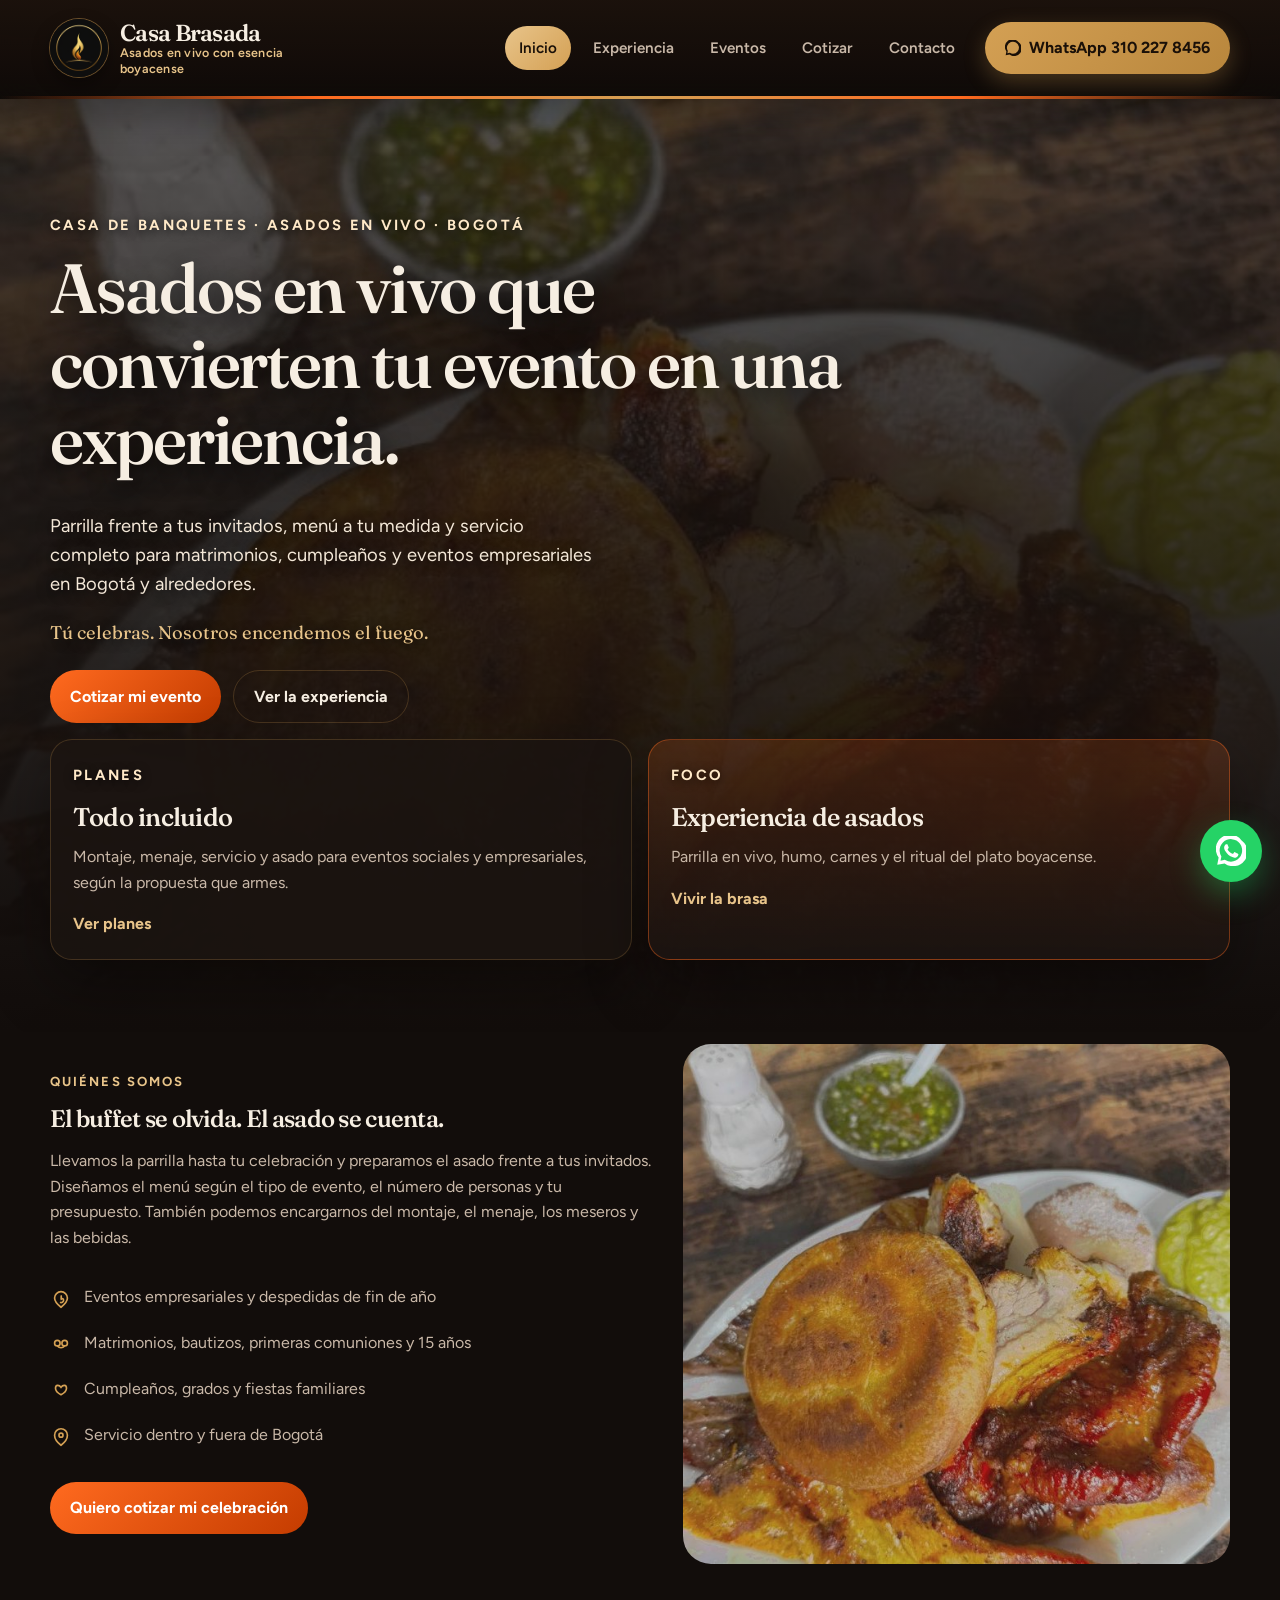
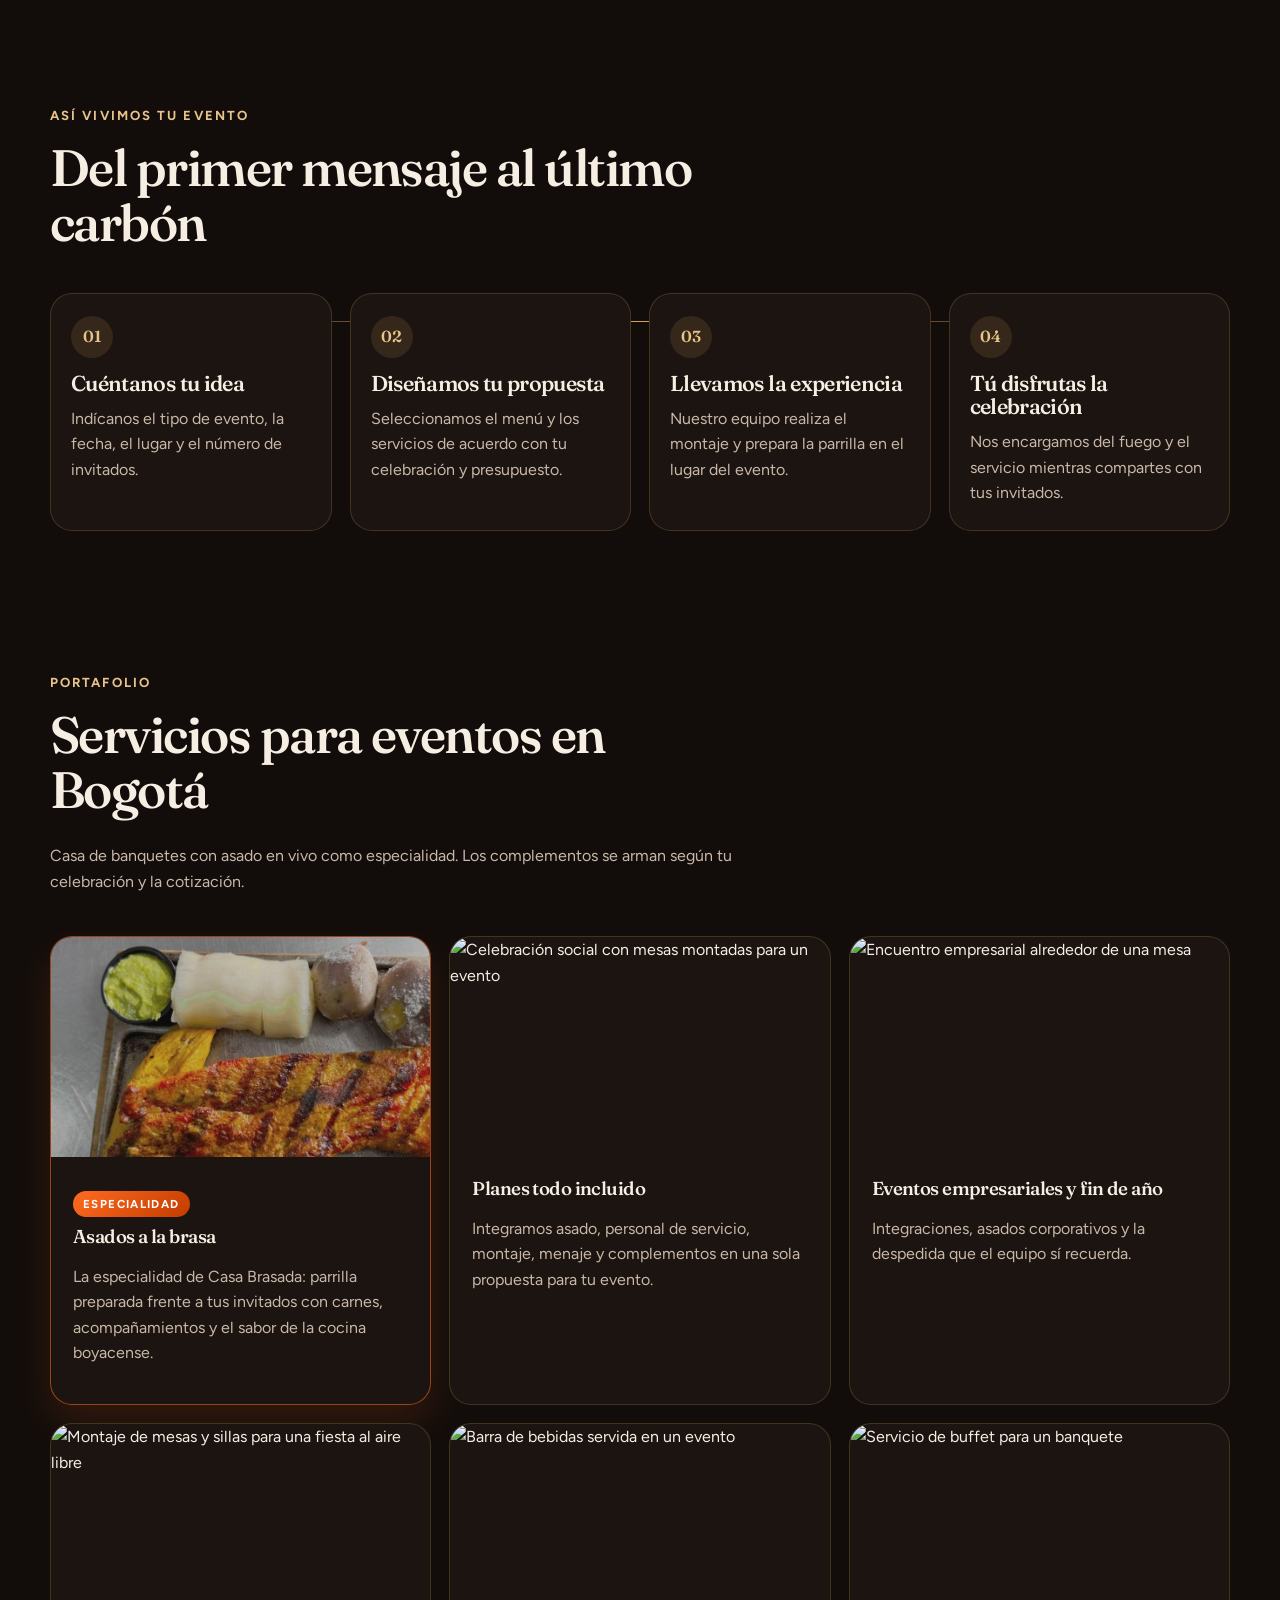
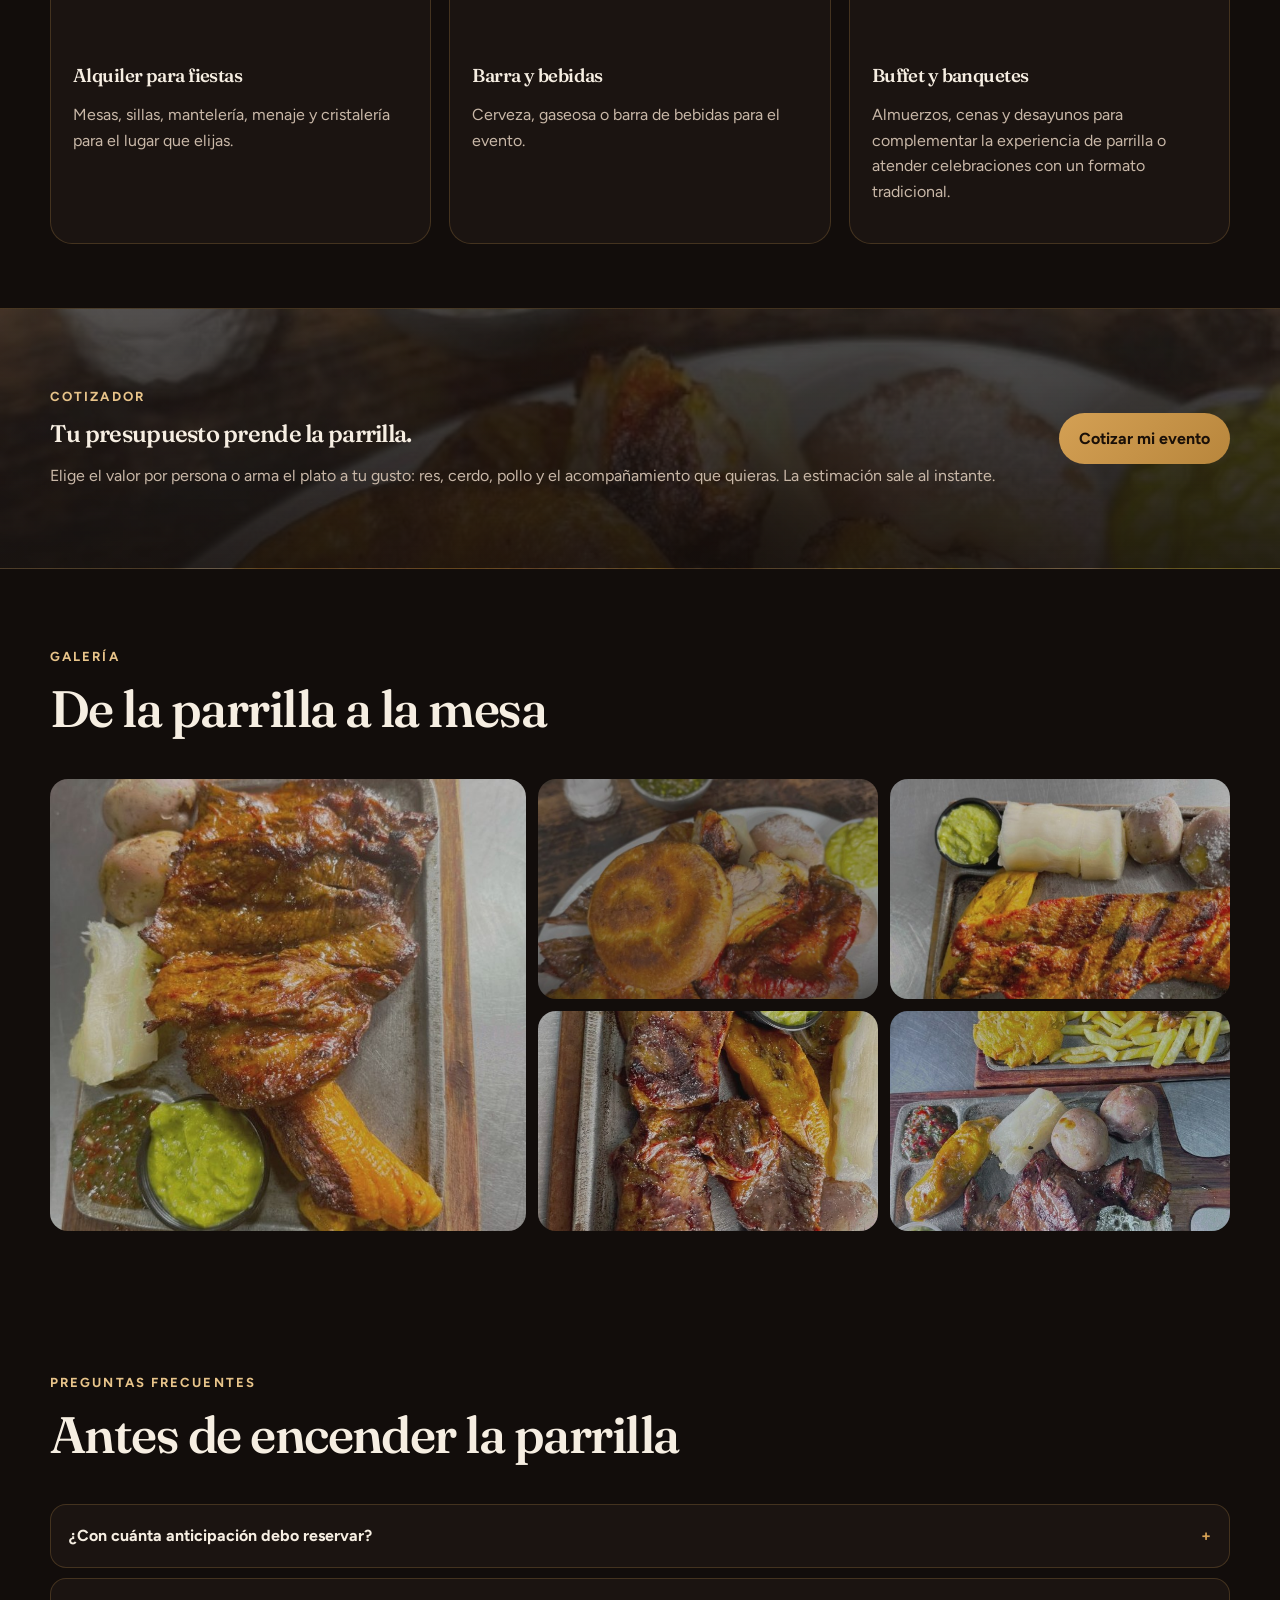
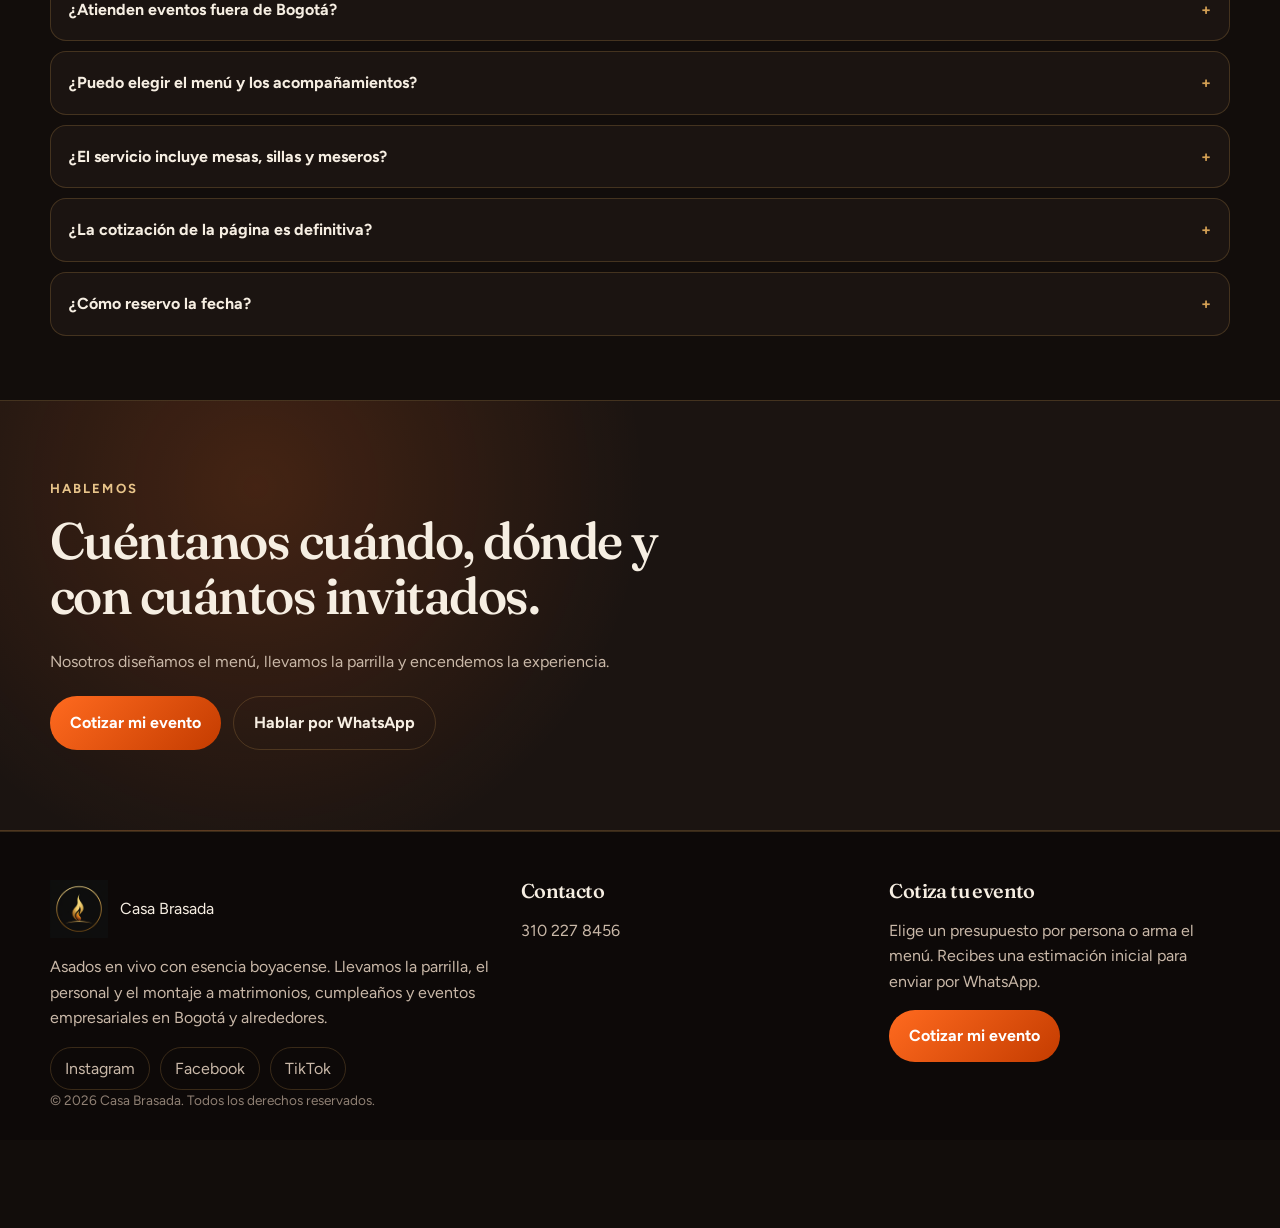
==== commit 7912a444: "Improve conversion, local SEO, and quote flow so Casa Brasada sells live asado events more clearly. " ====
--- a/index.html
+++ b/index.html
@@ -3,179 +3,257 @@
 <head>
   <meta charset="UTF-8">
   <meta name="viewport" content="width=device-width, initial-scale=1">
-  <title>Casa Brasada | Asados y casa de banquetes en Bogotá</title>
-  <meta name="description" content="Casa Brasada es una casa de banquetes con el asado como protagonista. Eventos empresariales, despedidas de año, cumpleaños, bautizos y matrimonios en Bogotá.">
+  <title>Asados para eventos en Bogotá | Casa Brasada</title>
+  <meta name="description" content="Casa de banquetes en Bogotá especializada en asados en vivo. Parrilla, personal y montaje para matrimonios, cumpleaños y eventos empresariales.">
   <meta name="theme-color" content="#120d0b">
   <meta name="apple-mobile-web-app-capable" content="yes">
   <meta name="apple-mobile-web-app-title" content="Casa Brasada">
-  <link rel="canonical" href="https://casabrasada.com/">
+  <link rel="canonical" href="https://georgeq740.github.io/casa-brasada/">
   <link rel="manifest" href="manifest.webmanifest">
   <link rel="icon" type="image/svg+xml" href="assets/icons/favicon.svg">
   <link rel="apple-touch-icon" href="assets/icons/apple-touch-icon.png">
   <meta property="og:type" content="website">
   <meta property="og:locale" content="es_CO">
-  <meta property="og:title" content="Casa Brasada | Vive una experiencia diferente">
-  <meta property="og:description" content="Asados en vivo para matrimonios, bautizos, cumpleaños y eventos empresariales. Arma tu plato desde $30.000.">
-  <meta property="og:image" content="https://casabrasada.com/assets/social/og-image.jpg">
-  <meta property="og:url" content="https://casabrasada.com/">
+  <meta property="og:title" content="Asados en vivo para tu evento | Casa Brasada">
+  <meta property="og:description" content="Parrilla frente a tus invitados, menú a tu medida y servicio completo en Bogotá y alrededores.">
+  <meta property="og:image" content="https://georgeq740.github.io/casa-brasada/assets/social/og-image.jpg">
+  <meta property="og:url" content="https://georgeq740.github.io/casa-brasada/">
   <meta name="twitter:card" content="summary_large_image">
-  <meta name="twitter:title" content="Casa Brasada | Vive una experiencia diferente">
-  <meta name="twitter:description" content="Casa de banquetes con asados en vivo. Cotiza tu plato y celebra distinto.">
-  <meta name="twitter:image" content="https://casabrasada.com/assets/social/og-image.jpg">
+  <meta name="twitter:title" content="Asados en vivo para tu evento | Casa Brasada">
+  <meta name="twitter:description" content="Casa de banquetes con asados en vivo y esencia boyacense en Bogotá.">
+  <meta name="twitter:image" content="https://georgeq740.github.io/casa-brasada/assets/social/og-image.jpg">
   <link rel="preconnect" href="https://fonts.googleapis.com">
   <link rel="preconnect" href="https://fonts.gstatic.com" crossorigin>
   <link href="https://fonts.googleapis.com/css2?family=Figtree:wght@400;600;700&family=Fraunces:opsz,wght@9..144,500;9..144,600&display=swap" rel="stylesheet">
   <link rel="stylesheet" href="css/styles.css">
-  <script type="application/ld+json">
-  {
-    "@context": "https://schema.org",
-    "@type": "BanquetHall",
-    "name": "Casa Brasada",
-    "description": "Casa de banquetes especializada en experiencias de asado para eventos sociales y empresariales.",
-    "url": "https://casabrasada.com/",
-    "telephone": "+573102278456",
-    "address": {
-      "@type": "PostalAddress",
-      "addressLocality": "Bogotá",
-      "addressCountry": "CO"
-    },
-    "sameAs": [
-      "https://www.instagram.com/casabrasada",
-      "https://www.facebook.com/casabrasada",
-      "https://www.tiktok.com/@casabrasada"
-    ],
-    "servesCuisine": "Asados colombianos"
-  }
-  </script>
 </head>
 <body data-page="inicio">
   <header id="site-header"></header>
-
-  <section class="hero">
-    <div class="hero-bg"></div>
-    <div class="wrap hero-content">
-      <p class="eyebrow">Casa de banquetes · Bogotá</p>
-      <h1>Vive una experiencia diferente.</h1>
-      <p class="lead">Asados en vivo para empresas, matrimonios, bautizos y cumpleaños. El carbón se prende frente a tus invitados y el plato se arma a tu gusto.</p>
-      <div class="hero-actions">
-        <a class="btn btn-ember" href="cotizar.html">Armar mi plato</a>
-        <a class="btn btn-ghost" href="experiencia.html">Ver la experiencia</a>
-      </div>
-      <div class="pillars">
-        <article class="pillar">
-          <p class="eyebrow">Planes</p>
-          <h3>Todo incluido</h3>
-          <p>Montaje, menaje, servicio y asado para eventos sociales y empresariales.</p>
-          <a href="eventos.html">Ver planes</a>
-        </article>
-        <article class="pillar featured">
-          <p class="eyebrow">Foco</p>
-          <h3>Experiencia de asados</h3>
-          <p>Parrilla en vivo, humo, carnes y el ritual del plato boyacense.</p>
-          <a href="experiencia.html">Vivir la brasa</a>
-        </article>
-      </div>
-    </div>
-  </section>
-
-  <section class="section-follow">
-    <div class="wrap media-split">
-      <div>
-        <p class="eyebrow">Quiénes somos</p>
-        <h2>El buffet se olvida. El asado se cuenta.</h2>
-        <p class="muted">Parrilla en vivo frente a tus invitados y un plato que armas a tu presupuesto. Montaje, meseros y parrillero ya van incluidos. Empresas, bodas, bautizos y cumpleaños: tú celebras, nosotros prendemos el fuego.</p>
-        <ul class="checklist">
-          <li>Eventos empresariales y despedidas de fin de año</li>
-          <li>Matrimonios, bautizos, primeras comuniones y 15 años</li>
-          <li>Cumpleaños, grados y fiestas familiares</li>
-          <li>Servicio dentro y fuera de Bogotá</li>
-        </ul>
-      </div>
-      <img src="assets/photos/picada-arepa.jpg" alt="Picada de asado con arepa boyacense">
-    </div>
-  </section>
-
-  <section>
-    <div class="wrap">
-      <div class="section-head">
-        <p class="eyebrow">Portafolio</p>
-        <h2>Servicios para eventos en Bogotá</h2>
-        <p class="muted">La misma estructura de una casa de banquetes completa, con el asado como plato fuerte.</p>
-      </div>
-      <div class="grid-3">
-        <article class="service-card">
-          <img src="assets/photos/plato-clasico.jpg?v=3" alt="Asado en vivo">
-          <div class="card-body">
-            <h3>Asados a la brasa</h3>
-            <p class="muted">El corazón de Casa Brasada. Res, cerdo, chorizo, papas saladas, yuca y arepa boyacense.</p>
-          </div>
-        </article>
-        <article class="service-card">
-          <img src="https://images.unsplash.com/photo-1519741497674-611481863552?auto=format&fit=crop&w=900&q=80" alt="Evento social">
-          <div class="card-body">
-            <h3>Planes todo incluido</h3>
-            <p class="muted">Bodas, quince años, bautizos, grados y fiestas empresariales con un solo contrato.</p>
-          </div>
-        </article>
-        <article class="service-card">
-          <img src="https://images.unsplash.com/photo-1555244162-803834f70033?auto=format&fit=crop&w=900&q=80" alt="Buffet">
-          <div class="card-body">
-            <h3>Buffet y banquetes</h3>
-            <p class="muted">Cenas, almuerzos y desayunos. Ideal si quieres complementar la parrilla.</p>
-          </div>
-        </article>
-        <article class="service-card">
-          <img src="https://images.unsplash.com/photo-1464366400600-7168b8af9bc3?auto=format&fit=crop&w=900&q=80" alt="Montaje de evento">
-          <div class="card-body">
-            <h3>Alquiler para fiestas</h3>
-            <p class="muted">Mesas, sillas, mantelería, menaje y cristalería para el lugar que elijas.</p>
-          </div>
-        </article>
-        <article class="service-card">
-          <img src="https://images.unsplash.com/photo-1551024709-8f23befc6f87?auto=format&fit=crop&w=900&q=80" alt="Coctelería">
-          <div class="card-body">
-            <h3>Barra y bebidas</h3>
-            <p class="muted">Cerveza, gaseosa o barra de bebidas para el evento.</p>
-          </div>
-        </article>
-        <article class="service-card">
-          <img src="https://images.unsplash.com/photo-1511578314322-379afb476865?auto=format&fit=crop&w=900&q=80" alt="Evento empresarial">
-          <div class="card-body">
-            <h3>Empresariales y fin de año</h3>
-            <p class="muted">Integraciones, asados corporativos y la despedida que el equipo sí recuerda.</p>
-          </div>
-        </article>
-      </div>
-    </div>
-  </section>
-
-  <section class="quote-band">
-    <div class="wrap quote-inner">
-      <div>
-        <p class="eyebrow">Cotizador</p>
-        <h2>Tu presupuesto prende la parrilla.</h2>
-        <p class="muted">Elige el valor por persona o arma el plato a tu gusto: res, cerdo, pollo y el acompañamiento que quieras. La cotización sale al instante.</p>
-      </div>
-      <a class="btn btn-gold" href="cotizar.html">Cotizar por WhatsApp</a>
-    </div>
-  </section>
-
-  <section>
-    <div class="wrap">
-      <div class="section-head">
-        <p class="eyebrow">Galería</p>
-        <h2>Fuego, mesa y celebración</h2>
-      </div>
-      <div class="gallery">
-        <img src="assets/photos/mesa-compartida.jpg" alt="Bandeja de asado con papa, yuca y maduro">
-        <img src="assets/photos/picada-arepa.jpg" alt="Picada con arepa boyacense">
-        <img src="assets/photos/tabla-brasa.jpg" alt="Tabla de asado Casa Brasada">
-        <img src="assets/photos/dos-bandejas.jpg" alt="Dos bandejas de asado">
-        <img src="assets/photos/plato-clasico.jpg?v=3" alt="Plato clásico a la brasa">
-      </div>
-    </div>
-  </section>
-
+  <main id="contenido">
+    <section class="hero">
+      <img class="hero-photo" src="assets/photos/hero-asado.jpg" alt="Plato de asado a la brasa con arepa boyacense, preparado para un evento" width="722" height="779" fetchpriority="high">
+      <div class="hero-shade" aria-hidden="true"></div>
+      <div class="wrap hero-content">
+        <p class="eyebrow">Casa de banquetes · Asados en vivo · Bogotá</p>
+        <h1>Asados en vivo que convierten tu evento en una experiencia.</h1>
+        <p class="lead">Parrilla frente a tus invitados, menú a tu medida y servicio completo para matrimonios, cumpleaños y eventos empresariales en Bogotá y alrededores.</p>
+        <p class="hero-promise">Tú celebras. Nosotros encendemos el fuego.</p>
+        <div class="hero-actions">
+          <a class="btn btn-ember" href="cotizar.html">Cotizar mi evento</a>
+          <a class="btn btn-ghost" href="experiencia.html">Ver la experiencia</a>
+        </div>
+        <div class="pillars">
+          <article class="pillar">
+            <p class="eyebrow">Planes</p>
+            <h3>Todo incluido</h3>
+            <p>Montaje, menaje, servicio y asado para eventos sociales y empresariales, según la propuesta que armes.</p>
+            <a href="eventos.html">Ver planes</a>
+          </article>
+          <article class="pillar featured">
+            <p class="eyebrow">Foco</p>
+            <h3>Experiencia de asados</h3>
+            <p>Parrilla en vivo, humo, carnes y el ritual del plato boyacense.</p>
+            <a href="experiencia.html">Vivir la brasa</a>
+          </article>
+        </div>
+      </div>
+    </section>
+
+    <section class="section-follow">
+      <div class="wrap media-split">
+        <div>
+          <p class="eyebrow">Quiénes somos</p>
+          <h2>El buffet se olvida. El asado se cuenta.</h2>
+          <p class="muted">Llevamos la parrilla hasta tu celebración y preparamos el asado frente a tus invitados. Diseñamos el menú según el tipo de evento, el número de personas y tu presupuesto. También podemos encargarnos del montaje, el menaje, los meseros y las bebidas.</p>
+          <ul class="checklist checklist-icons">
+            <li>
+              <svg viewBox="0 0 24 24" fill="none" stroke="currentColor" stroke-width="1.8" aria-hidden="true"><path d="M12 21c4-3 7-6.2 7-10a7 7 0 1 0-14 0c0 3.8 3 7 7 10z"/><path d="M12 8c.8 1.6-.2 2.6.3 4.2 1.2-1 2.5-.5 2.5 1.1 0 2-2.1 3.2-3.9 2.3"/></svg>
+              Eventos empresariales y despedidas de fin de año
+            </li>
+            <li>
+              <svg viewBox="0 0 24 24" fill="none" stroke="currentColor" stroke-width="1.8" aria-hidden="true"><circle cx="8" cy="10" r="3"/><circle cx="16" cy="10" r="3"/><path d="M8 13c2.2 2.6 5.8 2.6 8 0"/></svg>
+              Matrimonios, bautizos, primeras comuniones y 15 años
+            </li>
+            <li>
+              <svg viewBox="0 0 24 24" fill="none" stroke="currentColor" stroke-width="1.8" aria-hidden="true"><path d="M12 8c2-3 6-3 6 1 0 4-6 7-6 7s-6-3-6-7c0-4 4-4 6-1z"/></svg>
+              Cumpleaños, grados y fiestas familiares
+            </li>
+            <li>
+              <svg viewBox="0 0 24 24" fill="none" stroke="currentColor" stroke-width="1.8" aria-hidden="true"><path d="M12 21s7-5.4 7-11a7 7 0 1 0-14 0c0 5.6 7 11 7 11z"/><circle cx="12" cy="10" r="2.2"/></svg>
+              Servicio dentro y fuera de Bogotá
+            </li>
+          </ul>
+          <p style="margin-top:24px">
+            <a class="btn btn-ember" href="cotizar.html">Quiero cotizar mi celebración</a>
+          </p>
+        </div>
+        <img src="assets/photos/picada-arepa.jpg" alt="Picada de asado con arepa boyacense y papa salada" width="668" height="870" loading="lazy">
+      </div>
+    </section>
+
+    <section aria-labelledby="proceso-title">
+      <div class="wrap">
+        <div class="section-head">
+          <p class="eyebrow">Así vivimos tu evento</p>
+          <h2 id="proceso-title">Del primer mensaje al último carbón</h2>
+        </div>
+        <ol class="process">
+          <li>
+            <span class="process-num">01</span>
+            <h3>Cuéntanos tu idea</h3>
+            <p>Indícanos el tipo de evento, la fecha, el lugar y el número de invitados.</p>
+          </li>
+          <li>
+            <span class="process-num">02</span>
+            <h3>Diseñamos tu propuesta</h3>
+            <p>Seleccionamos el menú y los servicios de acuerdo con tu celebración y presupuesto.</p>
+          </li>
+          <li>
+            <span class="process-num">03</span>
+            <h3>Llevamos la experiencia</h3>
+            <p>Nuestro equipo realiza el montaje y prepara la parrilla en el lugar del evento.</p>
+          </li>
+          <li>
+            <span class="process-num">04</span>
+            <h3>Tú disfrutas la celebración</h3>
+            <p>Nos encargamos del fuego y el servicio mientras compartes con tus invitados.</p>
+          </li>
+        </ol>
+      </div>
+    </section>
+
+    <section>
+      <div class="wrap">
+        <div class="section-head">
+          <p class="eyebrow">Portafolio</p>
+          <h2>Servicios para eventos en Bogotá</h2>
+          <p class="muted">Casa de banquetes con asado en vivo como especialidad. Los complementos se arman según tu celebración y la cotización.</p>
+        </div>
+        <div class="grid-3">
+          <article class="service-card featured">
+            <img src="assets/photos/plato-clasico.jpg?v=3" alt="Plato de asado a la brasa con carne, papa y arepa boyacense" width="870" height="668" loading="lazy">
+            <div class="card-body">
+              <p class="service-badge">Especialidad</p>
+              <h3>Asados a la brasa</h3>
+              <p class="muted">La especialidad de Casa Brasada: parrilla preparada frente a tus invitados con carnes, acompañamientos y el sabor de la cocina boyacense.</p>
+            </div>
+          </article>
+          <article class="service-card">
+            <img src="https://images.unsplash.com/photo-1519741497674-611481863552?auto=format&fit=crop&w=900&q=80" alt="Celebración social con mesas montadas para un evento" width="900" height="600" loading="lazy">
+            <div class="card-body">
+              <h3>Planes todo incluido</h3>
+              <p class="muted">Integramos asado, personal de servicio, montaje, menaje y complementos en una sola propuesta para tu evento.</p>
+            </div>
+          </article>
+          <article class="service-card">
+            <img src="https://images.unsplash.com/photo-1511578314322-379afb476865?auto=format&fit=crop&w=900&q=80" alt="Encuentro empresarial alrededor de una mesa" width="900" height="600" loading="lazy">
+            <div class="card-body">
+              <h3>Eventos empresariales y fin de año</h3>
+              <p class="muted">Integraciones, asados corporativos y la despedida que el equipo sí recuerda.</p>
+            </div>
+          </article>
+          <article class="service-card">
+            <img src="https://images.unsplash.com/photo-1464366400600-7168b8af9bc3?auto=format&fit=crop&w=900&q=80" alt="Montaje de mesas y sillas para una fiesta al aire libre" width="900" height="600" loading="lazy">
+            <div class="card-body">
+              <h3>Alquiler para fiestas</h3>
+              <p class="muted">Mesas, sillas, mantelería, menaje y cristalería para el lugar que elijas.</p>
+            </div>
+          </article>
+          <article class="service-card">
+            <img src="https://images.unsplash.com/photo-1551024709-8f23befc6f87?auto=format&fit=crop&w=900&q=80" alt="Barra de bebidas servida en un evento" width="900" height="600" loading="lazy">
+            <div class="card-body">
+              <h3>Barra y bebidas</h3>
+              <p class="muted">Cerveza, gaseosa o barra de bebidas para el evento.</p>
+            </div>
+          </article>
+          <article class="service-card">
+            <img src="https://images.unsplash.com/photo-1555244162-803834f70033?auto=format&fit=crop&w=900&q=80" alt="Servicio de buffet para un banquete" width="900" height="600" loading="lazy">
+            <div class="card-body">
+              <h3>Buffet y banquetes</h3>
+              <p class="muted">Almuerzos, cenas y desayunos para complementar la experiencia de parrilla o atender celebraciones con un formato tradicional.</p>
+            </div>
+          </article>
+        </div>
+      </div>
+    </section>
+
+    <section class="quote-band">
+      <div class="wrap quote-inner">
+        <div>
+          <p class="eyebrow">Cotizador</p>
+          <h2>Tu presupuesto prende la parrilla.</h2>
+          <p class="muted">Elige el valor por persona o arma el plato a tu gusto: res, cerdo, pollo y el acompañamiento que quieras. La estimación sale al instante.</p>
+        </div>
+        <a class="btn btn-gold" href="cotizar.html">Cotizar mi evento</a>
+      </div>
+    </section>
+
+    <section>
+      <div class="wrap">
+        <div class="section-head">
+          <p class="eyebrow">Galería</p>
+          <h2>De la parrilla a la mesa</h2>
+        </div>
+        <div class="gallery">
+          <!-- Historia visual: 1 preparación · 2 parrilla · 3 plato · 4 montaje · 5 celebración.
+               Pendiente del propietario: fotos reales de parrillero trabajando, invitados,
+               montaje completo, evento empresarial y matrimonio o celebración familiar. -->
+          <figure>
+            <img src="assets/photos/tabla-brasa.jpg" alt="Tabla de asado con carnes y acompañamientos dispuestos para servir" width="668" height="870" loading="lazy">
+          </figure>
+          <figure>
+            <img src="assets/photos/hero-asado.jpg" alt="Asado a la brasa con arepa boyacense, el plato listo para la mesa" width="722" height="779" loading="lazy">
+          </figure>
+          <figure>
+            <img src="assets/photos/plato-clasico.jpg?v=3" alt="Plato clásico de asado Casa Brasada con papa, yuca y carne" width="870" height="668" loading="lazy">
+          </figure>
+          <figure>
+            <img src="assets/photos/mesa-compartida.jpg" alt="Bandeja compartida de asado con papa, yuca y maduro" width="668" height="870" loading="lazy">
+          </figure>
+          <figure>
+            <img src="assets/photos/dos-bandejas.jpg" alt="Dos bandejas de asado servidas para compartir en una celebración" width="668" height="870" loading="lazy">
+          </figure>
+        </div>
+      </div>
+    </section>
+
+    <!-- PENDING_TESTIMONIALS: oculto hasta que el propietario entregue opiniones reales.
+         No publicar nombres, fotos ni frases inventadas. -->
+    <section id="site-trust" class="is-pending" hidden aria-hidden="true">
+      <div class="wrap">
+        <div class="section-head">
+          <p class="eyebrow">Confianza</p>
+          <h2>Eventos que ya encendimos</h2>
+          <p class="muted">Cada celebración tiene su propio sabor. Conoce algunas experiencias compartidas alrededor de nuestra parrilla.</p>
+        </div>
+        <div class="grid-3">
+          <article class="card card-body" data-pending="testimonial">
+            <p>Testimonio real pendiente.</p>
+          </article>
+          <article class="card card-body" data-pending="testimonial">
+            <p>Testimonio real pendiente.</p>
+          </article>
+          <article class="card card-body" data-pending="testimonial">
+            <p>Testimonio real pendiente.</p>
+          </article>
+        </div>
+      </div>
+    </section>
+
+    <!-- PENDING_METRICS: no mostrar cifras hasta tener datos reales de
+         eventos realizados, invitados atendidos, años de experiencia y cobertura. -->
+    <section id="site-metrics" class="is-pending" hidden aria-hidden="true">
+      <div class="wrap grid-4">
+        <article data-pending="metric" data-metric="eventos-realizados"><strong>—</strong><span>Eventos realizados</span></article>
+        <article data-pending="metric" data-metric="invitados-atendidos"><strong>—</strong><span>Invitados atendidos</span></article>
+        <article data-pending="metric" data-metric="anios-experiencia"><strong>—</strong><span>Años de experiencia</span></article>
+        <article data-pending="metric" data-metric="cobertura"><strong>—</strong><span>Cobertura</span></article>
+      </div>
+    </section>
+
+    <div id="site-faq"></div>
+    <div id="site-cta"></div>
+  </main>
   <footer id="site-footer"></footer>
   <script src="js/config.js"></script>
   <script src="js/layout.js"></script>
--- a/css/styles.css
+++ b/css/styles.css
@@ -26,11 +26,34 @@
   color: var(--cream);
   line-height: 1.6;
   min-height: 100vh;
+  padding-bottom: 88px;
+  overflow-x: clip;
 }
 
 img { max-width: 100%; display: block; }
 
 a { color: inherit; text-decoration: none; }
+
+:focus-visible {
+  outline: 2px solid var(--gold);
+  outline-offset: 3px;
+}
+
+.skip-link {
+  position: absolute;
+  left: 16px;
+  top: -80px;
+  z-index: 80;
+  background: var(--gold);
+  color: #1a1008;
+  padding: 10px 16px;
+  border-radius: 999px;
+  font-weight: 700;
+}
+
+.skip-link:focus {
+  top: 12px;
+}
 
 h1, h2, h3, h4, .display {
   font-family: "Fraunces", serif;
@@ -60,6 +83,7 @@
 
 .wrap {
   width: min(var(--max), calc(100% - 40px));
+  max-width: 100%;
   margin: 0 auto;
 }
 
@@ -204,17 +228,25 @@
   overflow: hidden;
 }
 
-.hero-bg {
+.hero-photo {
+  position: absolute;
+  inset: 0;
+  width: 100%;
+  height: 100%;
+  object-fit: cover;
+  object-position: center 38%;
+}
+
+.hero-shade {
   position: absolute;
   inset: 0;
   background:
-    linear-gradient(180deg, rgba(18,13,11,0.28) 0%, rgba(18,13,11,0.78) 68%, var(--bg) 100%),
-    url("../assets/photos/hero-asado.jpg") center 38% / cover;
+    linear-gradient(180deg, rgba(18,13,11,0.42) 0%, rgba(18,13,11,0.78) 52%, var(--bg) 100%);
 }
 
 .hero-content {
   position: relative;
-  padding: 28px 0 8px;
+  padding: 36px 0 8px;
 }
 
 .pillars {
@@ -225,14 +257,24 @@
 }
 
 .hero h1 {
-  font-size: clamp(2.6rem, 7vw, 5.6rem);
-  max-width: 14ch;
+  font-size: clamp(2.05rem, 5.6vw, 4.35rem);
+  max-width: 18ch;
+  text-shadow: 0 6px 28px rgba(0, 0, 0, 0.72);
 }
 
 .hero p.lead {
-  max-width: 38ch;
-  font-size: 1.2rem;
-  color: var(--muted);
+  max-width: min(46ch, 100%);
+  font-size: 1.15rem;
+  color: #f4e8d8;
+  text-shadow: 0 2px 14px rgba(0, 0, 0, 0.7);
+}
+
+.hero-promise {
+  font-family: "Fraunces", serif;
+  font-size: 1.15rem;
+  color: var(--gold-soft);
+  margin: 14px 0 0;
+  text-shadow: 0 2px 12px rgba(0, 0, 0, 0.65);
 }
 
 .hero-actions {
@@ -259,6 +301,11 @@
 .pillar h3 { font-size: 1.6rem; }
 
 .pillar p { color: var(--muted); margin: 0 0 16px; }
+
+.pillar a {
+  color: var(--gold-soft);
+  font-weight: 700;
+}
 
 section { padding: 64px 0; }
 
@@ -341,6 +388,23 @@
   background: var(--ember);
 }
 
+.checklist-icons li {
+  display: flex;
+  align-items: flex-start;
+  gap: 12px;
+  padding-left: 0;
+}
+
+.checklist-icons li::before { display: none; }
+
+.checklist-icons svg {
+  flex: 0 0 22px;
+  width: 22px;
+  height: 22px;
+  margin-top: 4px;
+  color: var(--gold);
+}
+
 .quote-band {
   background:
     linear-gradient(180deg, rgba(18,13,11,0.62), rgba(18,13,11,0.88)),
@@ -362,14 +426,16 @@
   gap: 12px;
 }
 
-.gallery img {
+.gallery img,
+.gallery figure img {
   width: 100%;
   height: 100%;
   object-fit: cover;
   border-radius: 18px;
 }
 
-.gallery img:first-child { grid-row: 1 / span 2; }
+.gallery img:first-child,
+.gallery figure:first-child { grid-row: 1 / span 2; }
 
 .site-footer {
   border-top: 1px solid var(--line);
@@ -427,11 +493,18 @@
   padding: 24px;
 }
 
-label {
+label,
+legend {
   display: block;
   font-size: 0.86rem;
   color: var(--gold-soft);
   margin-bottom: 6px;
+}
+
+fieldset {
+  border: 0;
+  padding: 0;
+  margin: 0 0 14px;
 }
 
 input, select, textarea {
@@ -591,8 +664,179 @@
 
 .legal { color: #8e7f73; font-size: 0.85rem; }
 
+.site-footer h2 { font-size: 1.25rem; }
+
+.service-card.featured {
+  border-color: rgba(255, 106, 31, 0.55);
+  box-shadow: 0 18px 40px rgba(255, 106, 31, 0.14);
+}
+
+.service-badge {
+  display: inline-block;
+  margin-bottom: 10px;
+  padding: 4px 10px;
+  border-radius: 999px;
+  background: linear-gradient(135deg, var(--ember), var(--ember-deep));
+  color: white;
+  font-size: 0.72rem;
+  font-weight: 700;
+  letter-spacing: 0.12em;
+  text-transform: uppercase;
+}
+
+.tag {
+  display: inline-block;
+  margin-bottom: 10px;
+  padding: 4px 10px;
+  border-radius: 999px;
+  background: linear-gradient(135deg, var(--gold-soft), var(--gold));
+  color: #1a1008;
+  font-size: 0.72rem;
+  font-weight: 700;
+  letter-spacing: 0.12em;
+  text-transform: uppercase;
+}
+
+.event-card .card-body .btn { margin-top: 16px; }
+
+.event-card h2 { font-size: 1.6rem; }
+
+.process {
+  list-style: none;
+  margin: 0;
+  padding: 0;
+  display: grid;
+  grid-template-columns: repeat(4, minmax(0, 1fr));
+  gap: 18px;
+  position: relative;
+}
+
+.process::before {
+  content: "";
+  position: absolute;
+  top: 28px;
+  left: 6%;
+  right: 6%;
+  height: 1px;
+  background: linear-gradient(90deg, transparent, var(--gold), transparent);
+}
+
+.process li {
+  position: relative;
+  background: var(--bg-2);
+  border: 1px solid var(--line);
+  border-radius: var(--radius);
+  padding: 22px 20px 24px;
+}
+
+.process-num {
+  display: inline-flex;
+  align-items: center;
+  justify-content: center;
+  width: 42px;
+  height: 42px;
+  margin-bottom: 14px;
+  border-radius: 50%;
+  background: rgba(212, 160, 84, 0.14);
+  color: var(--gold-soft);
+  font-family: "Fraunces", serif;
+  font-weight: 600;
+}
+
+.process h3 { font-size: 1.35rem; }
+
+.process p { margin: 0; color: var(--muted); }
+
+.faq-list { display: grid; gap: 10px; }
+
+.faq-item {
+  background: var(--bg-2);
+  border: 1px solid var(--line);
+  border-radius: 16px;
+  padding: 4px 18px;
+}
+
+.faq-item summary {
+  cursor: pointer;
+  font-weight: 700;
+  padding: 14px 0;
+  list-style: none;
+}
+
+.faq-item summary::-webkit-details-marker { display: none; }
+
+.faq-item summary::after {
+  content: "+";
+  float: right;
+  color: var(--gold);
+}
+
+.faq-item[open] summary::after { content: "–"; }
+
+.faq-item p {
+  margin: 0 0 16px;
+  color: var(--muted);
+}
+
+.final-cta {
+  background:
+    radial-gradient(circle at 20% 20%, rgba(255,106,31,0.18), transparent 36%),
+    var(--bg-2);
+  border-block: 1px solid var(--line);
+}
+
+.final-cta h2 { font-size: clamp(2rem, 4vw, 3.4rem); max-width: 18ch; }
+
+.estimate-note {
+  margin: 12px 0 0;
+  padding-left: 12px;
+  border-left: 3px solid var(--gold);
+  color: var(--gold-soft);
+  font-size: 0.92rem;
+}
+
+.field-error {
+  color: #ffb4a2;
+  font-size: 0.86rem;
+  margin: -8px 0 12px;
+}
+
+input[aria-invalid="true"],
+select[aria-invalid="true"],
+textarea[aria-invalid="true"] {
+  border-color: #e07a2f;
+}
+
+.visually-hidden,
+.is-pending {
+  position: absolute !important;
+  width: 1px;
+  height: 1px;
+  padding: 0;
+  margin: -1px;
+  overflow: hidden;
+  clip: rect(0, 0, 0, 0);
+  white-space: nowrap;
+  border: 0;
+}
+
+.gallery figure {
+  margin: 0;
+  height: 100%;
+  min-height: 220px;
+}
+
+.gallery figcaption {
+  position: absolute;
+  width: 1px;
+  height: 1px;
+  overflow: hidden;
+  clip: rect(0, 0, 0, 0);
+}
+
 @media (max-width: 920px) {
   .nav-toggle { display: block; }
+  .site-header { position: sticky; }
   .nav {
     display: none;
     position: absolute;
@@ -606,11 +850,24 @@
   }
   .nav.open { display: flex; }
   .btn-wa { margin-left: 0; width: 100%; }
-  .pillars, .grid-2, .grid-3, .grid-4, .media-split, .form-grid, .footer-grid, .quote-inner, .gallery {
-    grid-template-columns: 1fr;
+  .pillars, .grid-2, .grid-3, .grid-4, .media-split, .form-grid, .footer-grid, .quote-inner, .gallery, .process {
+    grid-template-columns: minmax(0, 1fr);
     grid-template-rows: none;
   }
-  .gallery img:first-child { grid-row: auto; height: 240px; }
+  .process::before { display: none; }
+  .gallery img:first-child,
+  .gallery figure:first-child { grid-row: auto; height: 240px; }
   .media-split img { height: 280px; }
   .hero { min-height: auto; }
-}
+  .hero h1,
+  .hero p.lead,
+  .hero-promise,
+  .page-hero h1 { max-width: 100%; }
+  .logo-text small { display: none; }
+}
+
+@media (prefers-reduced-motion: reduce) {
+  html { scroll-behavior: auto; }
+  .btn,
+  .btn:hover { transition: none; transform: none; }
+}
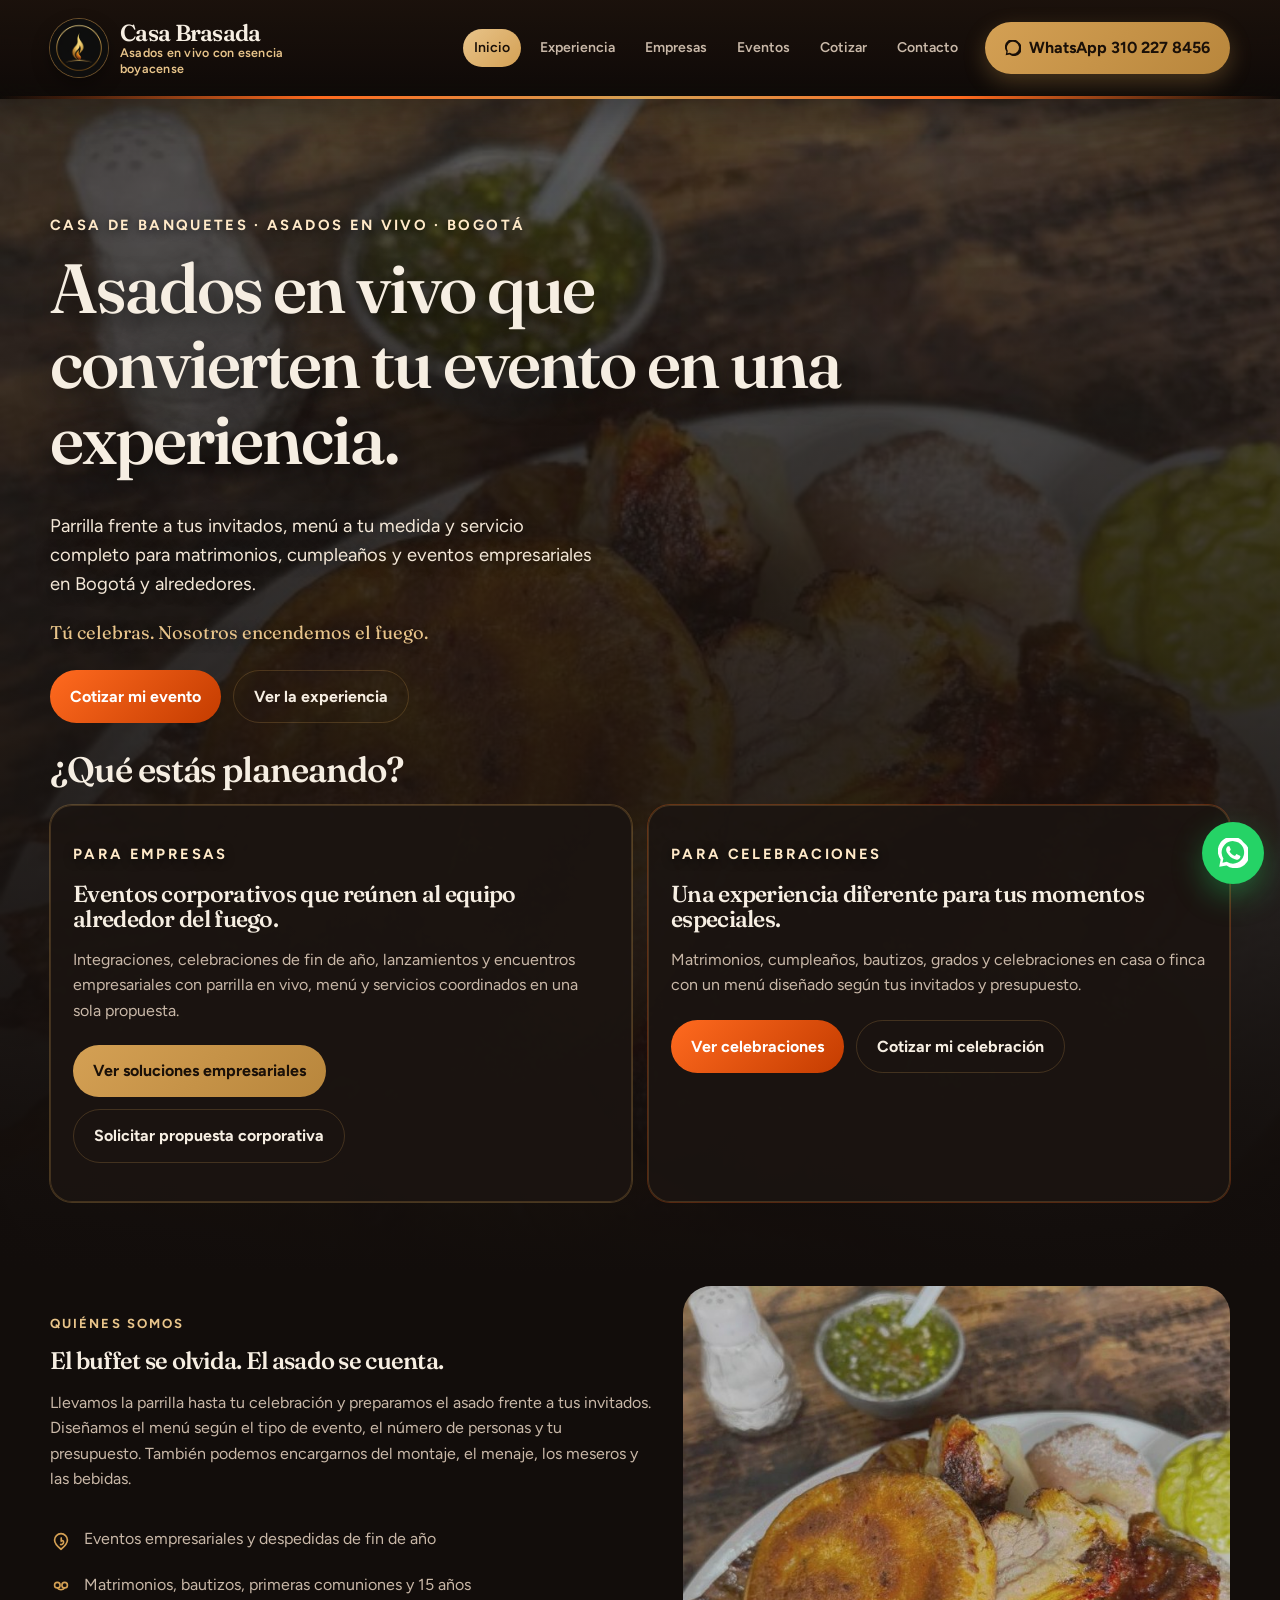
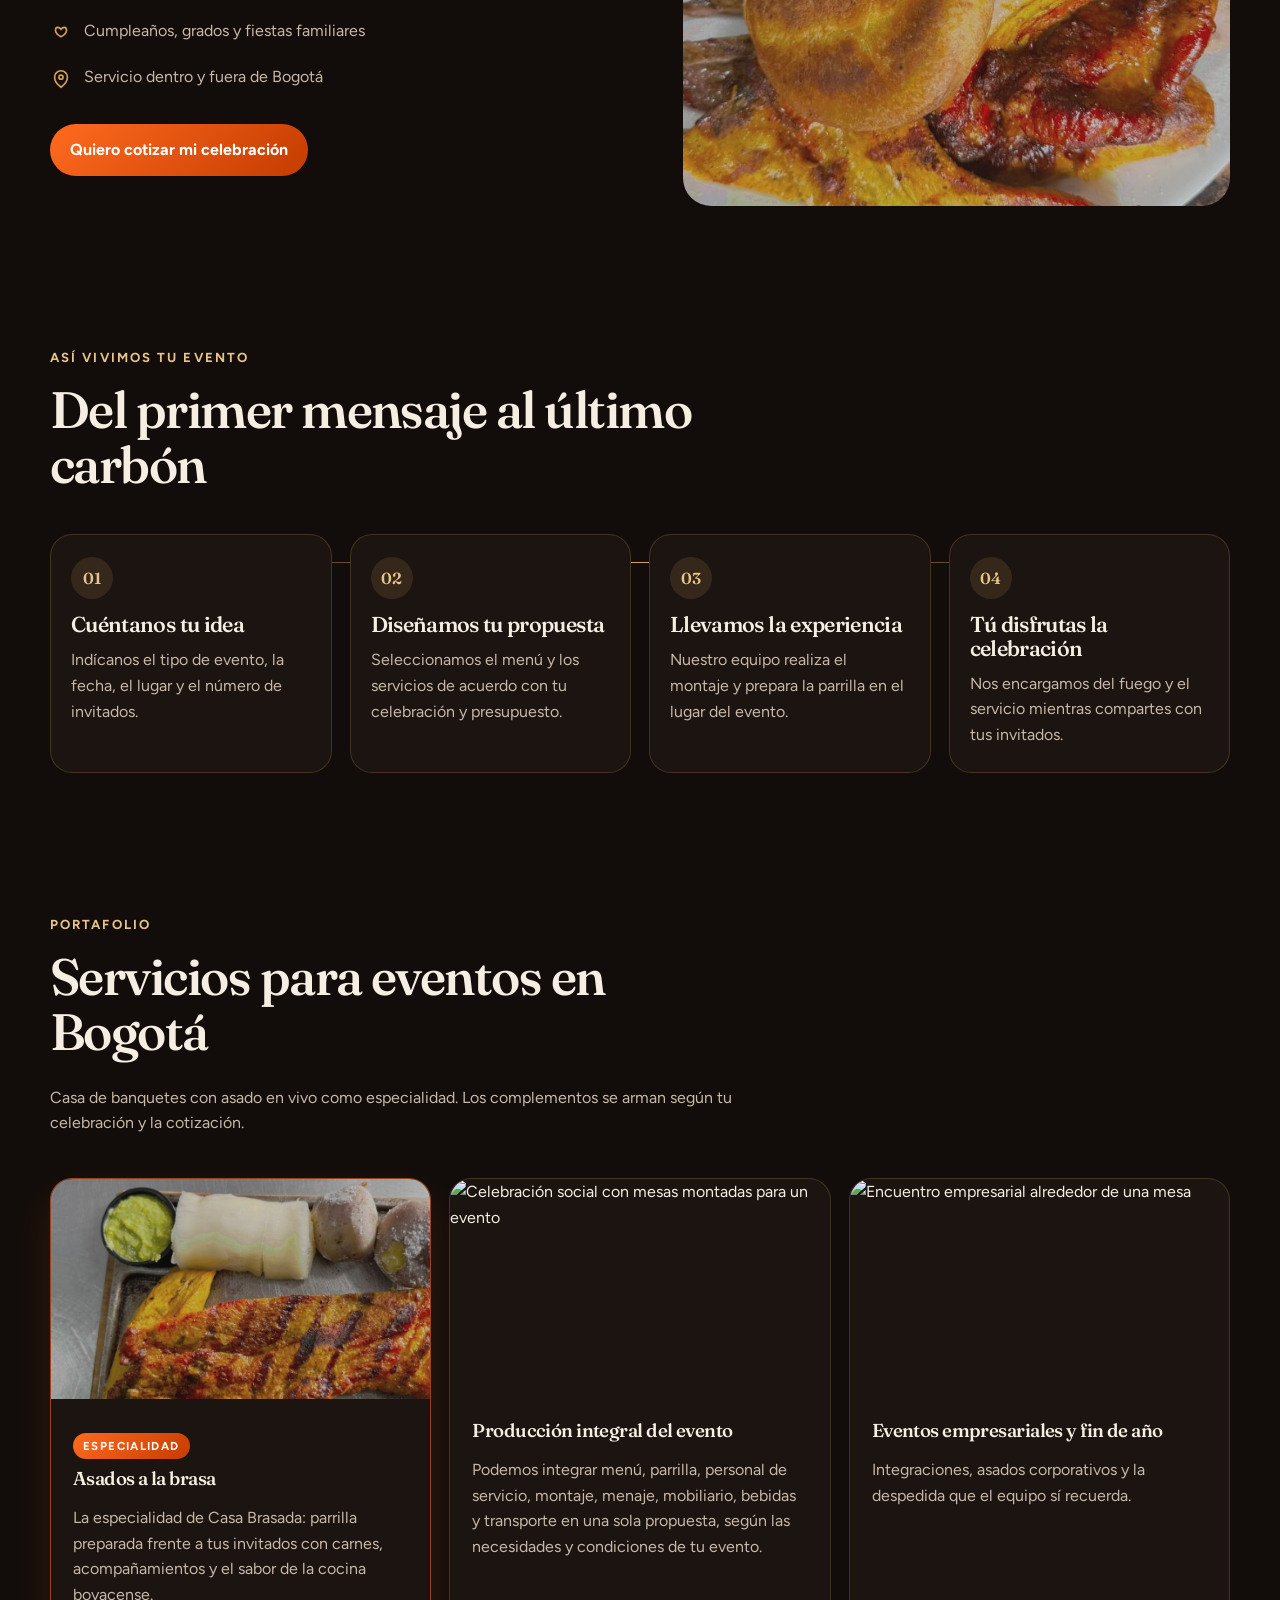
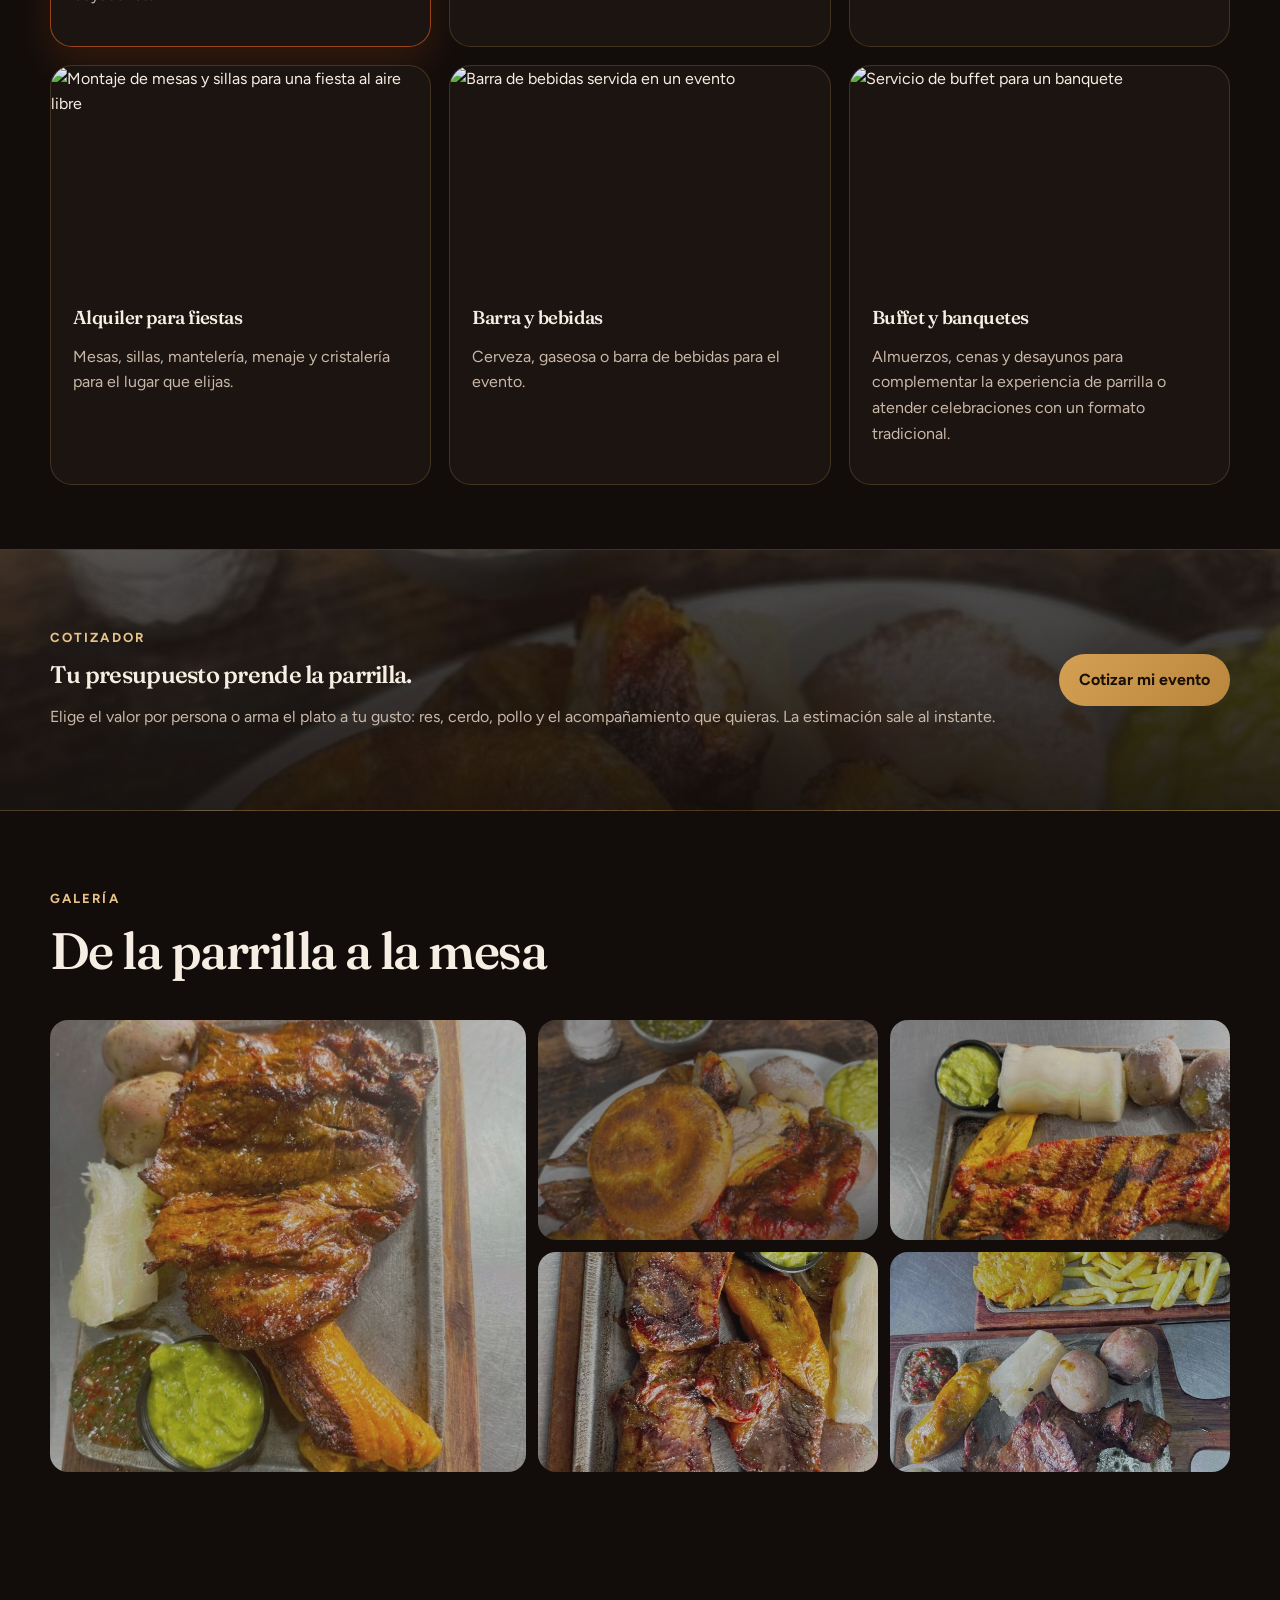
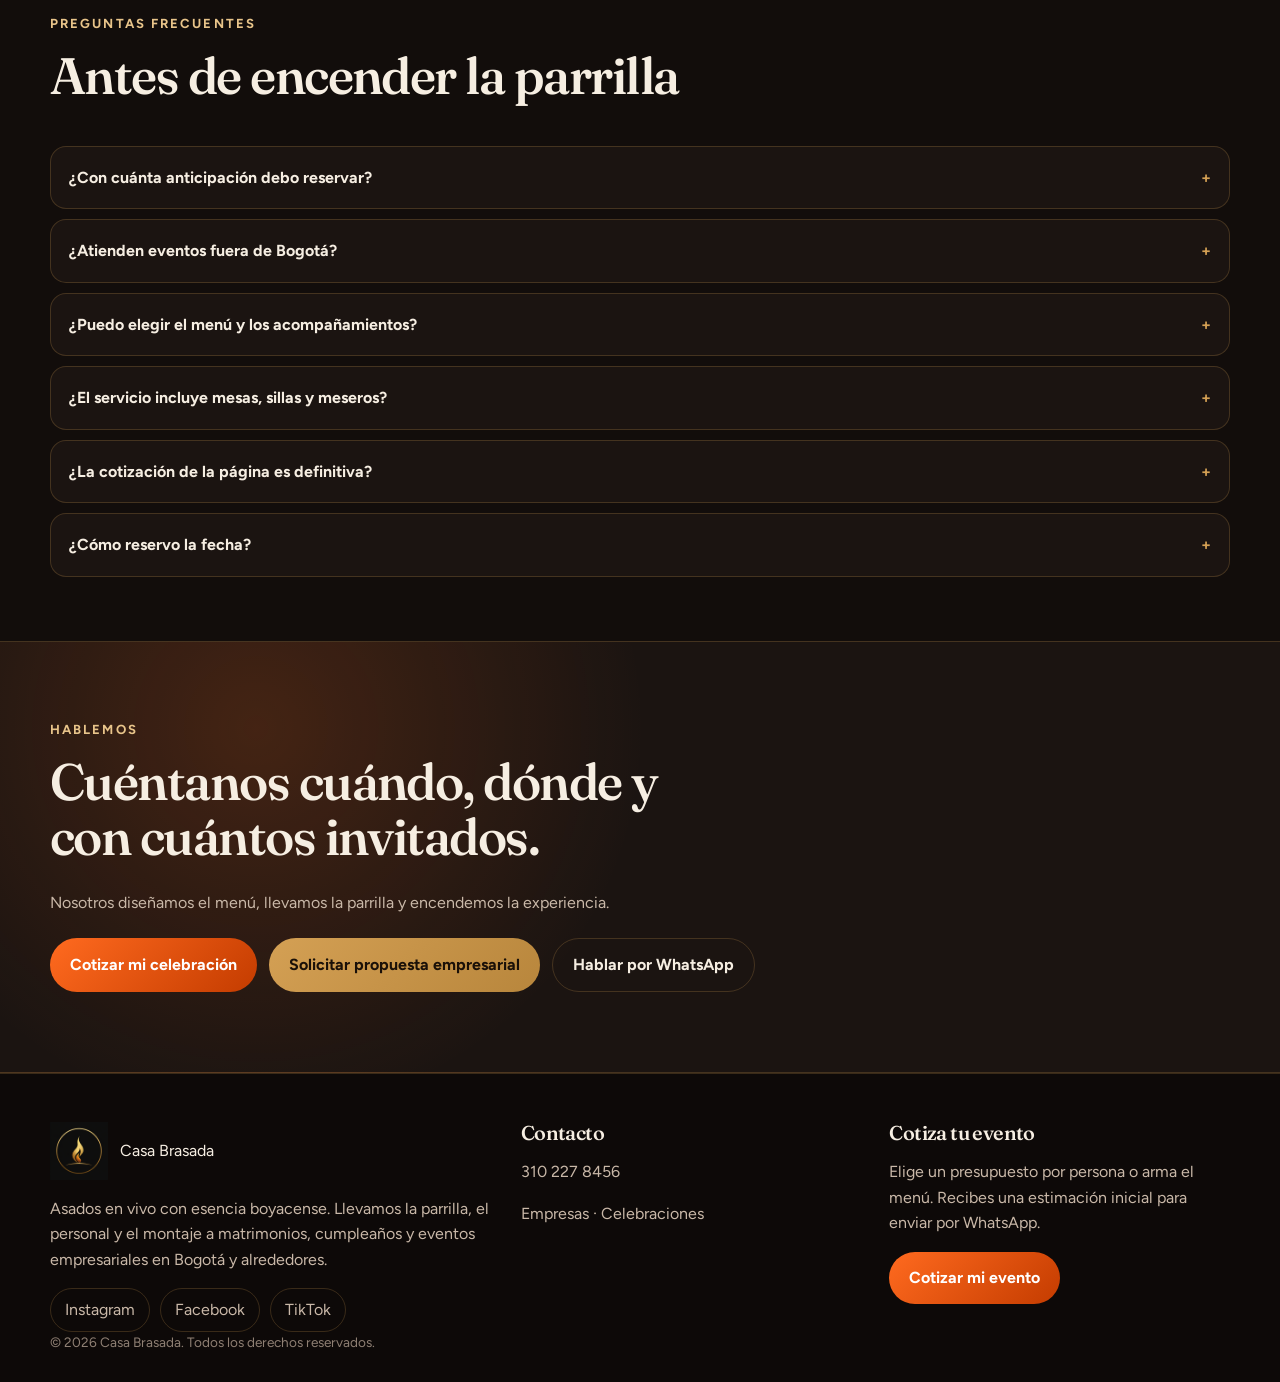
==== commit 28cb4de0: "Add a corporate path and dual audience entry so companies and families can request a proposal withou" ====
--- a/index.html
+++ b/index.html
@@ -15,7 +15,7 @@
   <meta property="og:type" content="website">
   <meta property="og:locale" content="es_CO">
   <meta property="og:title" content="Asados en vivo para tu evento | Casa Brasada">
-  <meta property="og:description" content="Parrilla frente a tus invitados, menú a tu medida y servicio completo en Bogotá y alrededores.">
+  <meta property="og:description" content="Parrilla frente a tus invitados y menú a tu medida para empresas y celebraciones en Bogotá.">
   <meta property="og:image" content="https://georgeq740.github.io/casa-brasada/assets/social/og-image.jpg">
   <meta property="og:url" content="https://georgeq740.github.io/casa-brasada/">
   <meta name="twitter:card" content="summary_large_image">
@@ -42,19 +42,28 @@
           <a class="btn btn-ember" href="cotizar.html">Cotizar mi evento</a>
           <a class="btn btn-ghost" href="experiencia.html">Ver la experiencia</a>
         </div>
-        <div class="pillars">
-          <article class="pillar">
-            <p class="eyebrow">Planes</p>
-            <h3>Todo incluido</h3>
-            <p>Montaje, menaje, servicio y asado para eventos sociales y empresariales, según la propuesta que armes.</p>
-            <a href="eventos.html">Ver planes</a>
-          </article>
-          <article class="pillar featured">
-            <p class="eyebrow">Foco</p>
-            <h3>Experiencia de asados</h3>
-            <p>Parrilla en vivo, humo, carnes y el ritual del plato boyacense.</p>
-            <a href="experiencia.html">Vivir la brasa</a>
-          </article>
+        <div class="audience-block">
+          <h2 class="audience-title">¿Qué estás planeando?</h2>
+          <div class="audience-grid">
+            <article class="audience-card audience-biz">
+              <p class="eyebrow">Para empresas</p>
+              <h3>Eventos corporativos que reúnen al equipo alrededor del fuego.</h3>
+              <p>Integraciones, celebraciones de fin de año, lanzamientos y encuentros empresariales con parrilla en vivo, menú y servicios coordinados en una sola propuesta.</p>
+              <div class="hero-actions">
+                <a class="btn btn-gold" href="empresas.html">Ver soluciones empresariales</a>
+                <a class="btn btn-ghost" href="cotizar.html?evento=empresarial&amp;origen=empresas">Solicitar propuesta corporativa</a>
+              </div>
+            </article>
+            <article class="audience-card audience-social">
+              <p class="eyebrow">Para celebraciones</p>
+              <h3>Una experiencia diferente para tus momentos especiales.</h3>
+              <p>Matrimonios, cumpleaños, bautizos, grados y celebraciones en casa o finca con un menú diseñado según tus invitados y presupuesto.</p>
+              <div class="hero-actions">
+                <a class="btn btn-ember" href="eventos.html">Ver celebraciones</a>
+                <a class="btn btn-ghost" href="cotizar.html?origen=social">Cotizar mi celebración</a>
+              </div>
+            </article>
+          </div>
         </div>
       </div>
     </section>
@@ -139,35 +148,40 @@
             </div>
           </article>
           <article class="service-card">
-            <img src="https://images.unsplash.com/photo-1519741497674-611481863552?auto=format&fit=crop&w=900&q=80" alt="Celebración social con mesas montadas para un evento" width="900" height="600" loading="lazy">
-            <div class="card-body">
-              <h3>Planes todo incluido</h3>
-              <p class="muted">Integramos asado, personal de servicio, montaje, menaje y complementos en una sola propuesta para tu evento.</p>
-            </div>
-          </article>
-          <article class="service-card">
-            <img src="https://images.unsplash.com/photo-1511578314322-379afb476865?auto=format&fit=crop&w=900&q=80" alt="Encuentro empresarial alrededor de una mesa" width="900" height="600" loading="lazy">
+            <!-- PHOTO_NEEDED: montaje real de Casa Brasada -->
+            <img src="https://images.unsplash.com/photo-1519741497674-611481863552?auto=format&fit=crop&w=900&q=80" alt="Celebración social con mesas montadas para un evento" width="900" height="600" loading="lazy" data-placeholder-image="true">
+            <div class="card-body">
+              <h3>Producción integral del evento</h3>
+              <p class="muted">Podemos integrar menú, parrilla, personal de servicio, montaje, menaje, mobiliario, bebidas y transporte en una sola propuesta, según las necesidades y condiciones de tu evento.</p>
+            </div>
+          </article>
+          <article class="service-card">
+            <!-- PHOTO_NEEDED: evento empresarial real -->
+            <img src="https://images.unsplash.com/photo-1511578314322-379afb476865?auto=format&fit=crop&w=900&q=80" alt="Encuentro empresarial alrededor de una mesa" width="900" height="600" loading="lazy" data-placeholder-image="true">
             <div class="card-body">
               <h3>Eventos empresariales y fin de año</h3>
               <p class="muted">Integraciones, asados corporativos y la despedida que el equipo sí recuerda.</p>
             </div>
           </article>
           <article class="service-card">
-            <img src="https://images.unsplash.com/photo-1464366400600-7168b8af9bc3?auto=format&fit=crop&w=900&q=80" alt="Montaje de mesas y sillas para una fiesta al aire libre" width="900" height="600" loading="lazy">
+            <!-- PHOTO_NEEDED: montaje y mobiliario propio -->
+            <img src="https://images.unsplash.com/photo-1464366400600-7168b8af9bc3?auto=format&fit=crop&w=900&q=80" alt="Montaje de mesas y sillas para una fiesta al aire libre" width="900" height="600" loading="lazy" data-placeholder-image="true">
             <div class="card-body">
               <h3>Alquiler para fiestas</h3>
               <p class="muted">Mesas, sillas, mantelería, menaje y cristalería para el lugar que elijas.</p>
             </div>
           </article>
           <article class="service-card">
-            <img src="https://images.unsplash.com/photo-1551024709-8f23befc6f87?auto=format&fit=crop&w=900&q=80" alt="Barra de bebidas servida en un evento" width="900" height="600" loading="lazy">
+            <!-- PHOTO_NEEDED: barra de bebidas en un evento Brasada -->
+            <img src="https://images.unsplash.com/photo-1551024709-8f23befc6f87?auto=format&fit=crop&w=900&q=80" alt="Barra de bebidas servida en un evento" width="900" height="600" loading="lazy" data-placeholder-image="true">
             <div class="card-body">
               <h3>Barra y bebidas</h3>
               <p class="muted">Cerveza, gaseosa o barra de bebidas para el evento.</p>
             </div>
           </article>
           <article class="service-card">
-            <img src="https://images.unsplash.com/photo-1555244162-803834f70033?auto=format&fit=crop&w=900&q=80" alt="Servicio de buffet para un banquete" width="900" height="600" loading="lazy">
+            <!-- PHOTO_NEEDED: servicio o buffet real de la casa -->
+            <img src="https://images.unsplash.com/photo-1555244162-803834f70033?auto=format&fit=crop&w=900&q=80" alt="Servicio de buffet para un banquete" width="900" height="600" loading="lazy" data-placeholder-image="true">
             <div class="card-body">
               <h3>Buffet y banquetes</h3>
               <p class="muted">Almuerzos, cenas y desayunos para complementar la experiencia de parrilla o atender celebraciones con un formato tradicional.</p>
--- a/css/styles.css
+++ b/css/styles.css
@@ -26,7 +26,7 @@
   color: var(--cream);
   line-height: 1.6;
   min-height: 100vh;
-  padding-bottom: 88px;
+  padding-bottom: 0;
   overflow-x: clip;
 }
 
@@ -167,9 +167,9 @@
 
 .nav a:not(.btn) {
   color: var(--muted);
-  font-size: 0.95rem;
+  font-size: 0.88rem;
   font-weight: 600;
-  padding: 10px 14px;
+  padding: 8px 11px;
   border-radius: 999px;
   position: relative;
 }
@@ -460,8 +460,8 @@
 
 .wa-float {
   position: fixed;
-  right: 18px;
-  bottom: 18px;
+  right: 16px;
+  bottom: 16px;
   z-index: 50;
   width: 62px;
   height: 62px;
@@ -586,6 +586,25 @@
   color: var(--cream);
   font-size: 1.2rem;
   cursor: pointer;
+}
+
+.stepper button:disabled {
+  opacity: 0.4;
+  cursor: not-allowed;
+}
+
+.hint-badge {
+  display: inline-block;
+  margin-left: 8px;
+  padding: 2px 8px;
+  border-radius: 999px;
+  border: 1px solid var(--line);
+  color: var(--gold-soft);
+  font-size: 0.68rem;
+  letter-spacing: 0.08em;
+  text-transform: uppercase;
+  font-weight: 700;
+  vertical-align: middle;
 }
 
 .stepper span {
@@ -700,6 +719,40 @@
 .event-card .card-body .btn { margin-top: 16px; }
 
 .event-card h2 { font-size: 1.6rem; }
+
+.audience-block { margin-top: 28px; }
+
+.audience-title {
+  font-size: clamp(1.6rem, 3vw, 2.2rem);
+  margin-bottom: 16px;
+}
+
+.audience-grid {
+  display: grid;
+  grid-template-columns: repeat(2, minmax(0, 1fr));
+  gap: 16px;
+}
+
+.audience-card {
+  background: rgba(27, 20, 17, 0.9);
+  border: 1px solid var(--line);
+  border-radius: var(--radius);
+  padding: 22px;
+  min-height: 100%;
+}
+
+.audience-biz { box-shadow: 0 0 0 1px rgba(212, 160, 84, 0.28); }
+.audience-social { box-shadow: 0 0 0 1px rgba(255, 106, 31, 0.28); }
+
+.audience-card h3 { font-size: 1.45rem; }
+.audience-card p { color: var(--muted); }
+
+.profile-list { margin: 0; }
+.profile-list div { padding: 10px 0; border-bottom: 1px solid var(--line); }
+.profile-list dt { color: var(--gold-soft); font-size: 0.86rem; }
+.profile-list dd { margin: 4px 0 0; }
+
+#builder-gap { color: var(--gold-soft); font-weight: 700; }
 
 .process {
   list-style: none;
@@ -850,7 +903,7 @@
   }
   .nav.open { display: flex; }
   .btn-wa { margin-left: 0; width: 100%; }
-  .pillars, .grid-2, .grid-3, .grid-4, .media-split, .form-grid, .footer-grid, .quote-inner, .gallery, .process {
+  .pillars, .grid-2, .grid-3, .grid-4, .media-split, .form-grid, .footer-grid, .quote-inner, .gallery, .process, .audience-grid {
     grid-template-columns: minmax(0, 1fr);
     grid-template-rows: none;
   }
@@ -864,6 +917,7 @@
   .hero-promise,
   .page-hero h1 { max-width: 100%; }
   .logo-text small { display: none; }
+  .site-footer { padding-bottom: 100px; }
 }
 
 @media (prefers-reduced-motion: reduce) {
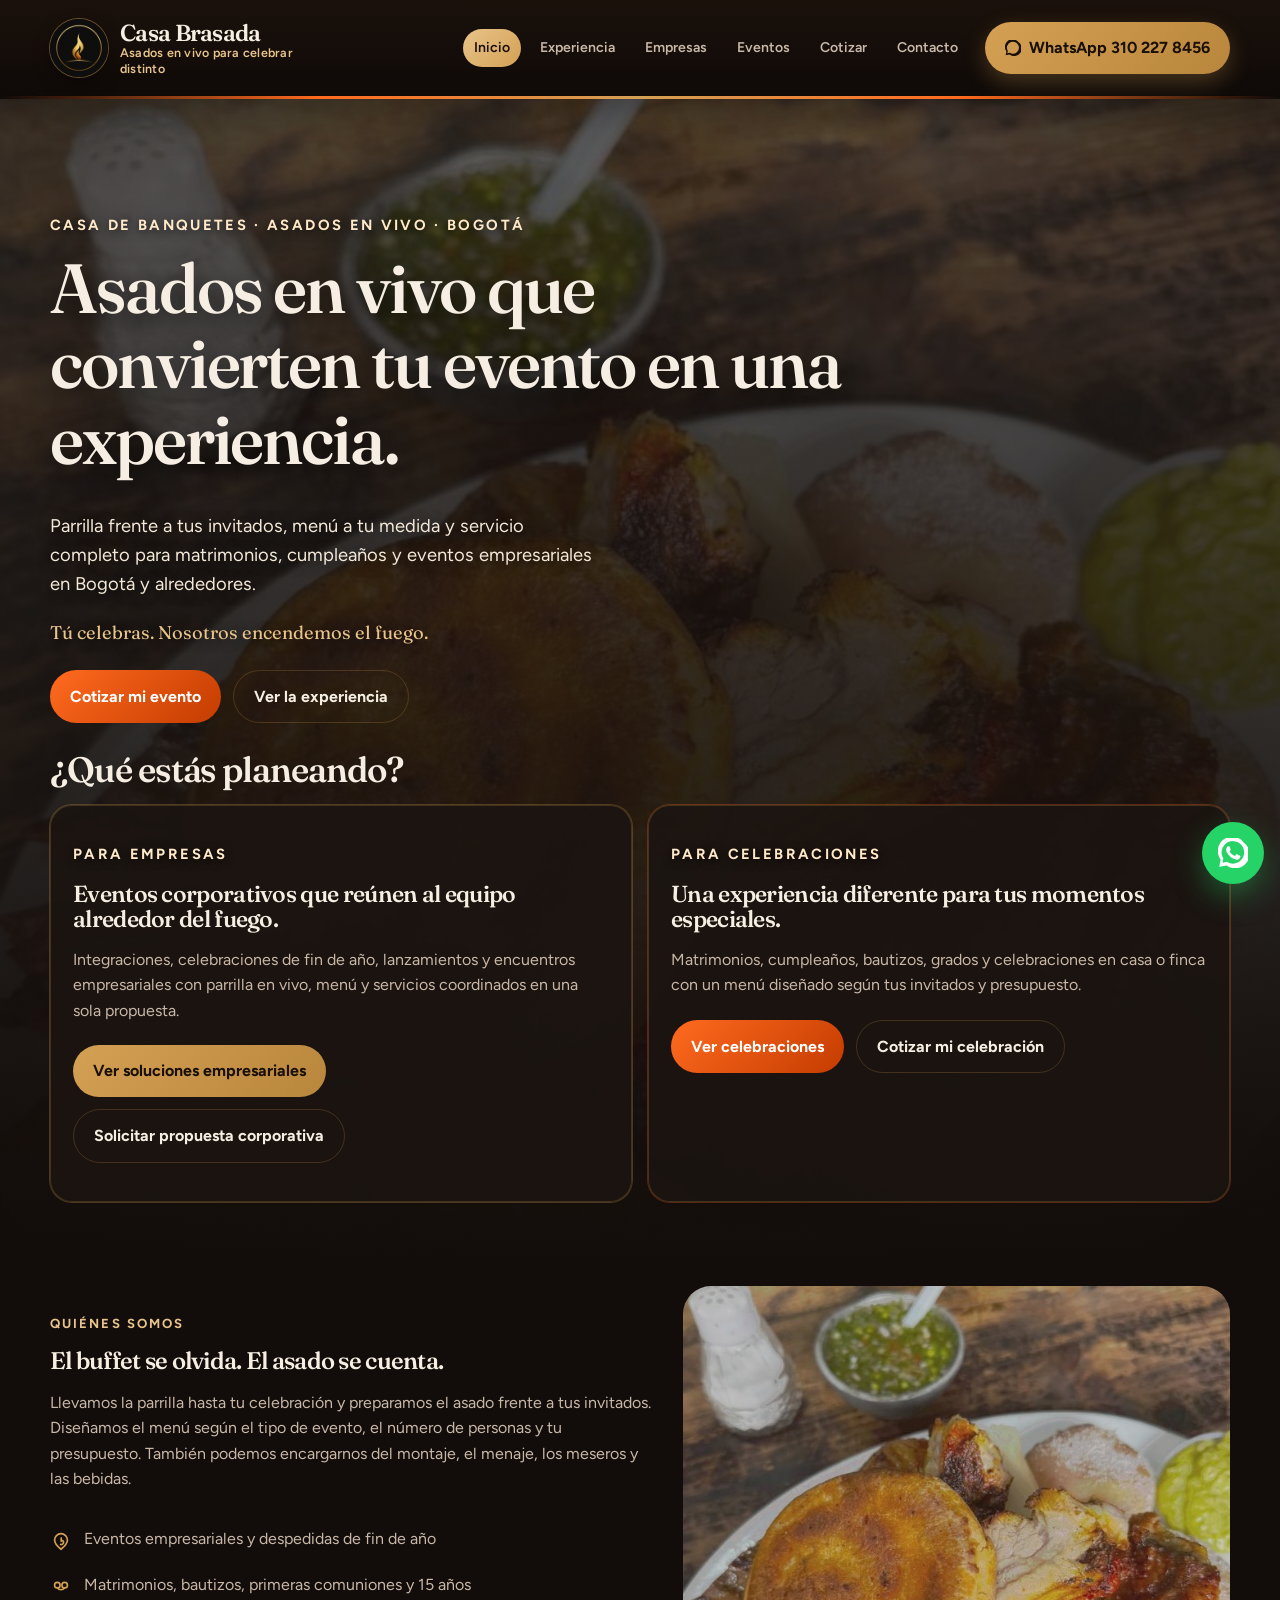
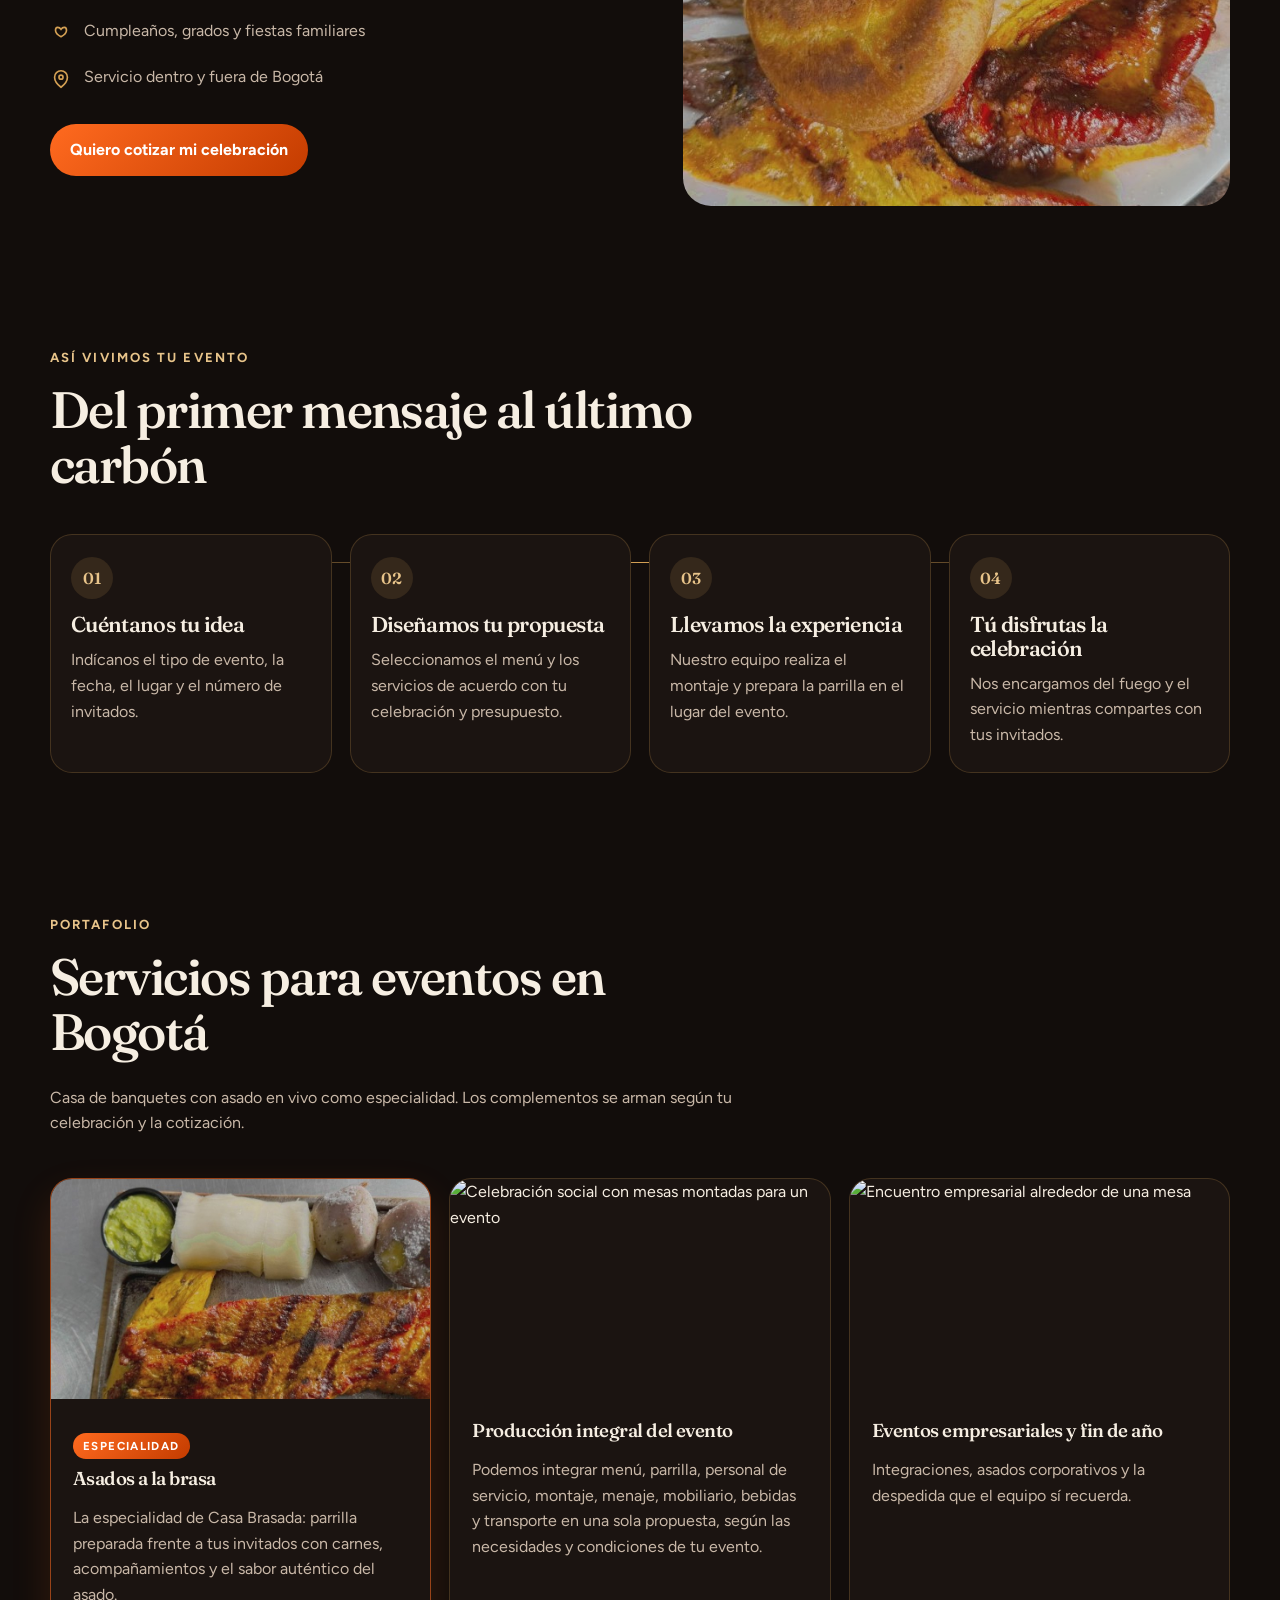
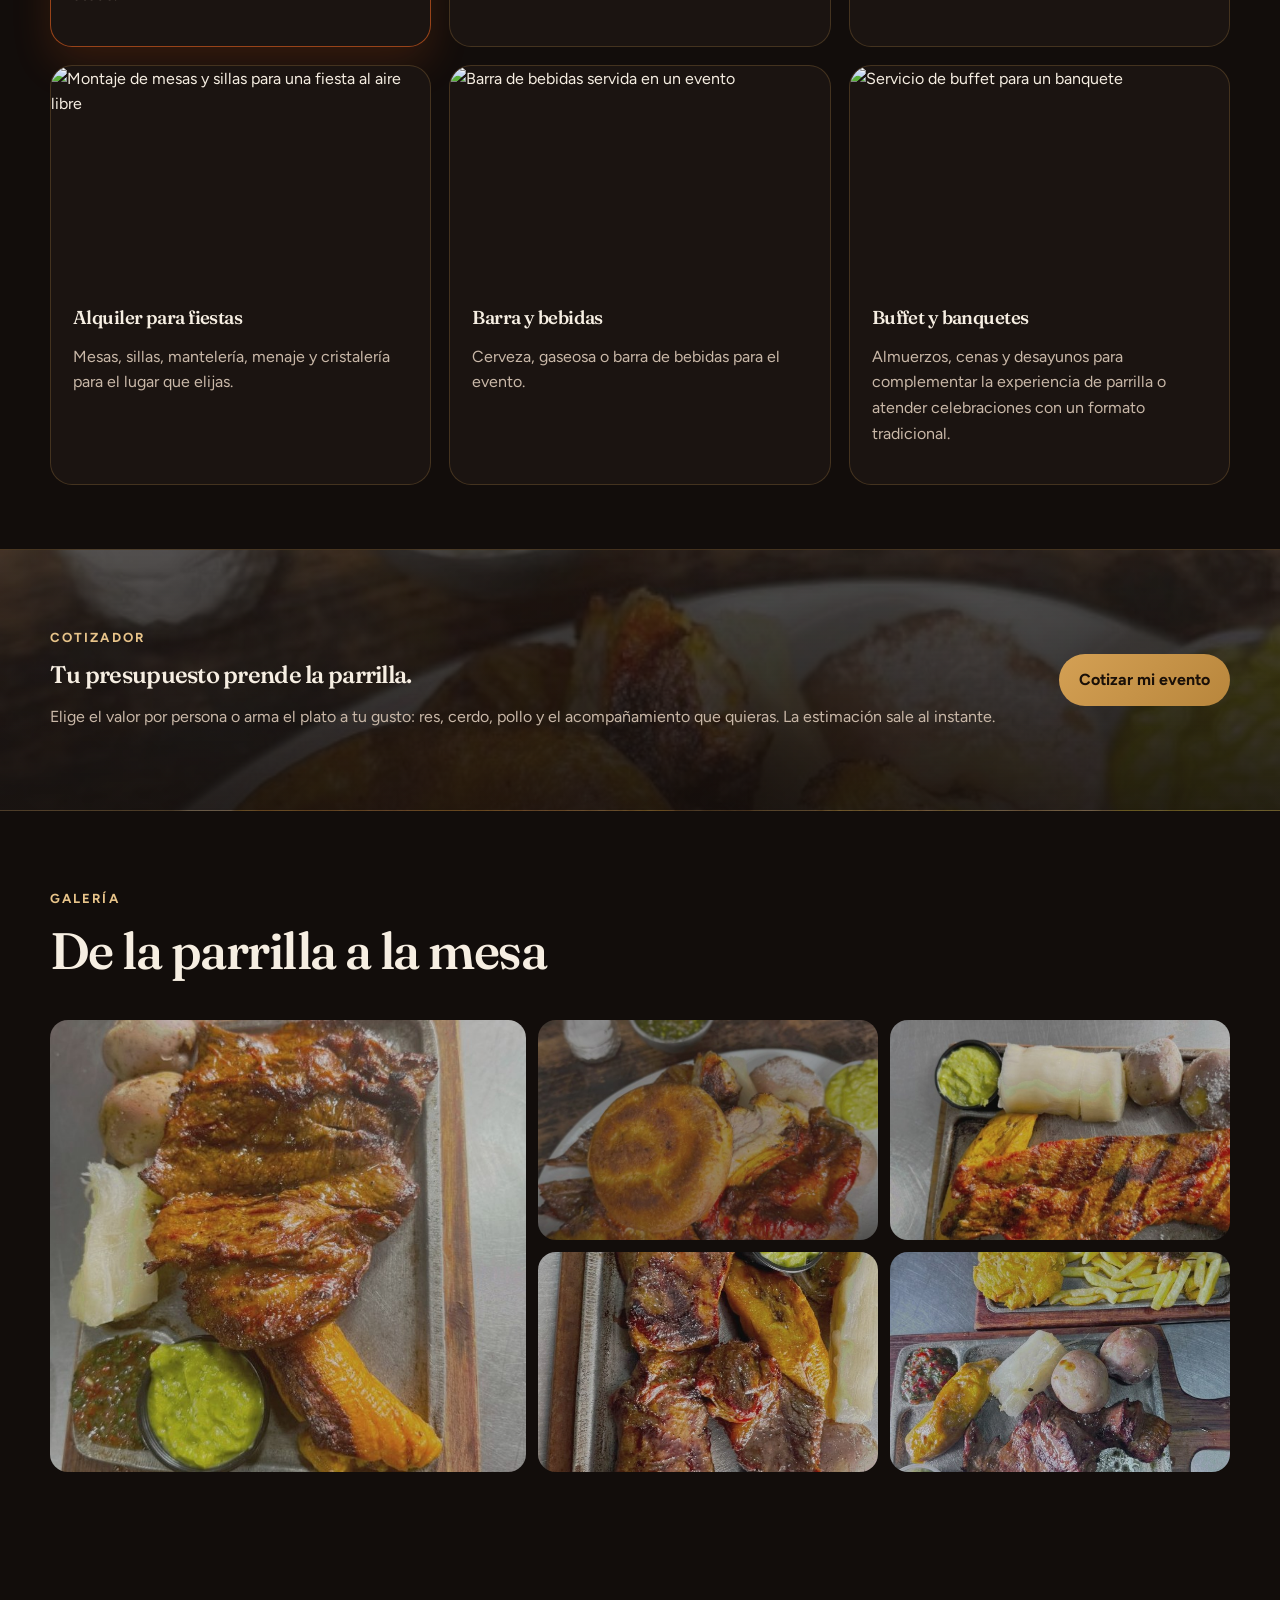
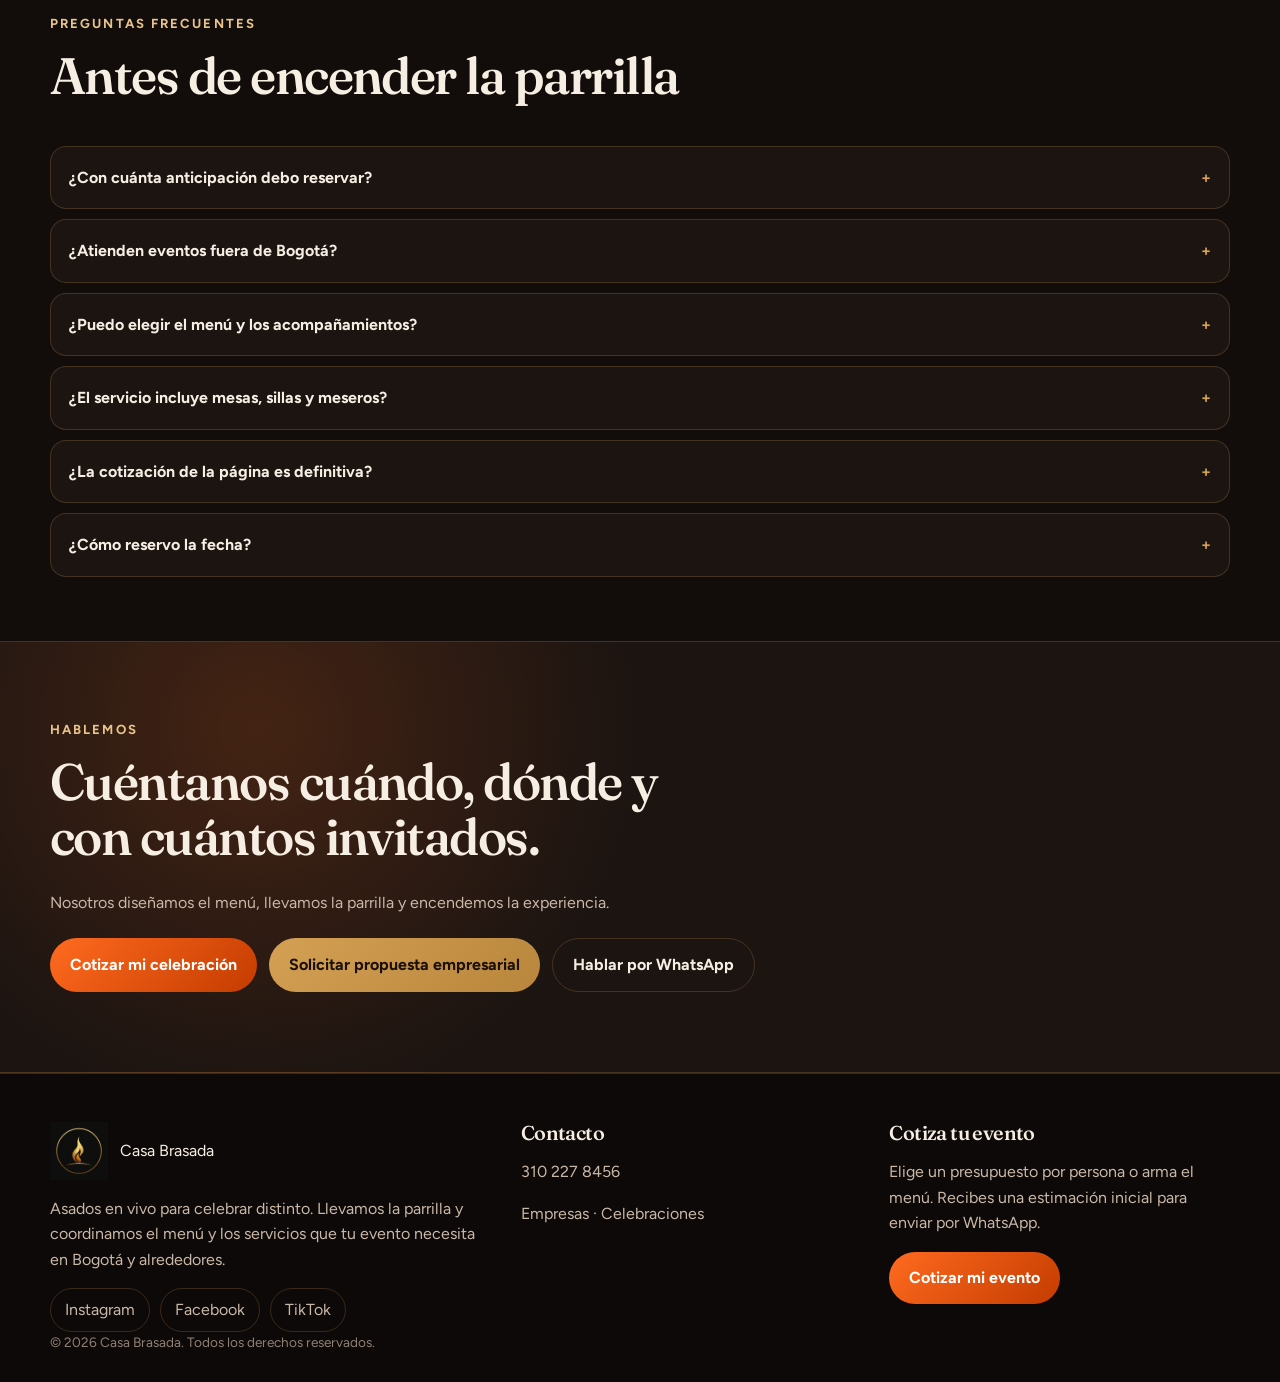
==== commit ff220ac2: "Remove Boyacá positioning and set the live-asado slogan so Casa Brasada is not presented as a region" ====
--- a/index.html
+++ b/index.html
@@ -20,7 +20,7 @@
   <meta property="og:url" content="https://georgeq740.github.io/casa-brasada/">
   <meta name="twitter:card" content="summary_large_image">
   <meta name="twitter:title" content="Asados en vivo para tu evento | Casa Brasada">
-  <meta name="twitter:description" content="Casa de banquetes con asados en vivo y esencia boyacense en Bogotá.">
+  <meta name="twitter:description" content="Casa de banquetes especializada en asados en vivo para eventos en Bogotá.">
   <meta name="twitter:image" content="https://georgeq740.github.io/casa-brasada/assets/social/og-image.jpg">
   <link rel="preconnect" href="https://fonts.googleapis.com">
   <link rel="preconnect" href="https://fonts.gstatic.com" crossorigin>
@@ -31,7 +31,7 @@
   <header id="site-header"></header>
   <main id="contenido">
     <section class="hero">
-      <img class="hero-photo" src="assets/photos/hero-asado.jpg" alt="Plato de asado a la brasa con arepa boyacense, preparado para un evento" width="722" height="779" fetchpriority="high">
+      <img class="hero-photo" src="assets/photos/hero-asado.jpg" alt="Plato de asado a la brasa con arepa asada, preparado para un evento" width="722" height="779" fetchpriority="high">
       <div class="hero-shade" aria-hidden="true"></div>
       <div class="wrap hero-content">
         <p class="eyebrow">Casa de banquetes · Asados en vivo · Bogotá</p>
@@ -96,7 +96,7 @@
             <a class="btn btn-ember" href="cotizar.html">Quiero cotizar mi celebración</a>
           </p>
         </div>
-        <img src="assets/photos/picada-arepa.jpg" alt="Picada de asado con arepa boyacense y papa salada" width="668" height="870" loading="lazy">
+        <img src="assets/photos/picada-arepa.jpg" alt="Picada de asado con arepa asada y papa salada" width="668" height="870" loading="lazy">
       </div>
     </section>
 
@@ -140,11 +140,11 @@
         </div>
         <div class="grid-3">
           <article class="service-card featured">
-            <img src="assets/photos/plato-clasico.jpg?v=3" alt="Plato de asado a la brasa con carne, papa y arepa boyacense" width="870" height="668" loading="lazy">
+            <img src="assets/photos/plato-clasico.jpg?v=3" alt="Plato de asado a la brasa con carne, papa y arepa asada" width="870" height="668" loading="lazy">
             <div class="card-body">
               <p class="service-badge">Especialidad</p>
               <h3>Asados a la brasa</h3>
-              <p class="muted">La especialidad de Casa Brasada: parrilla preparada frente a tus invitados con carnes, acompañamientos y el sabor de la cocina boyacense.</p>
+              <p class="muted">La especialidad de Casa Brasada: parrilla preparada frente a tus invitados con carnes, acompañamientos y el sabor auténtico del asado.</p>
             </div>
           </article>
           <article class="service-card">
@@ -216,7 +216,7 @@
             <img src="assets/photos/tabla-brasa.jpg" alt="Tabla de asado con carnes y acompañamientos dispuestos para servir" width="668" height="870" loading="lazy">
           </figure>
           <figure>
-            <img src="assets/photos/hero-asado.jpg" alt="Asado a la brasa con arepa boyacense, el plato listo para la mesa" width="722" height="779" loading="lazy">
+            <img src="assets/photos/hero-asado.jpg" alt="Asado a la brasa con arepa asada, el plato listo para la mesa" width="722" height="779" loading="lazy">
           </figure>
           <figure>
             <img src="assets/photos/plato-clasico.jpg?v=3" alt="Plato clásico de asado Casa Brasada con papa, yuca y carne" width="870" height="668" loading="lazy">
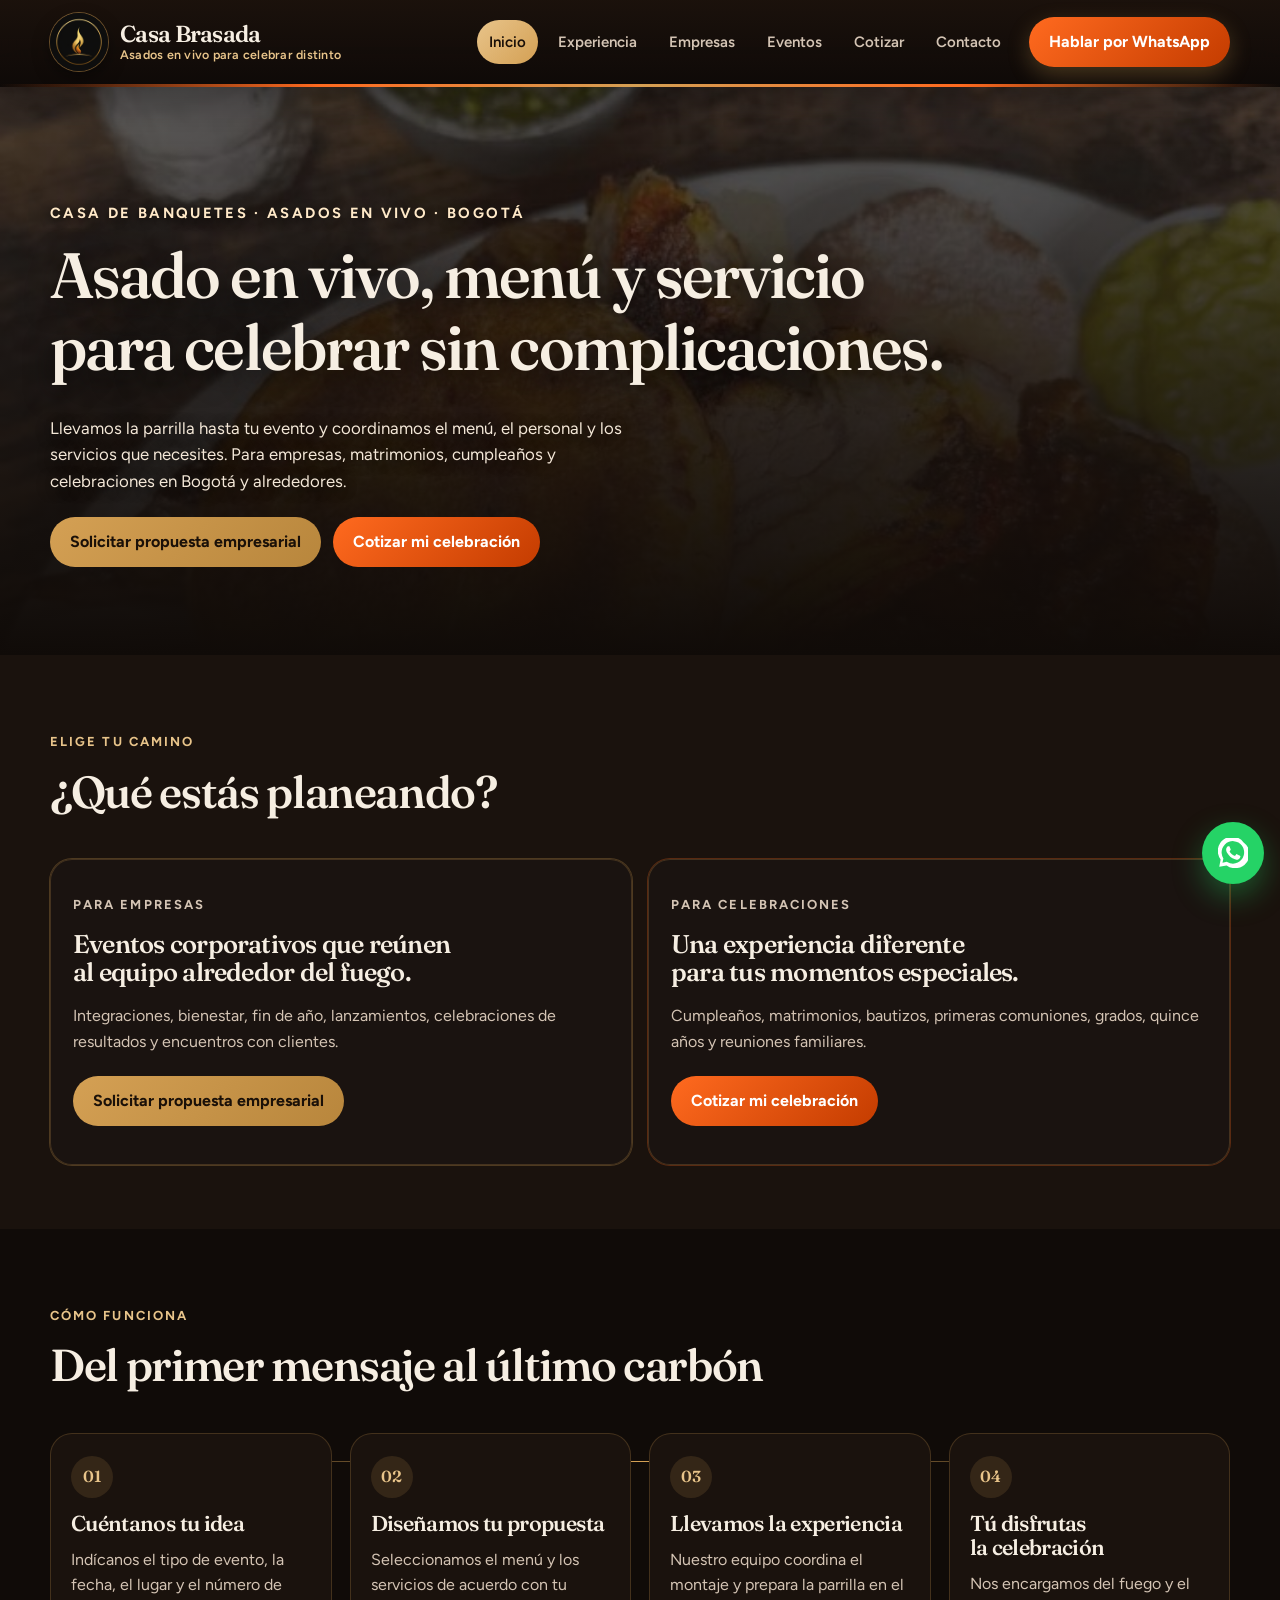
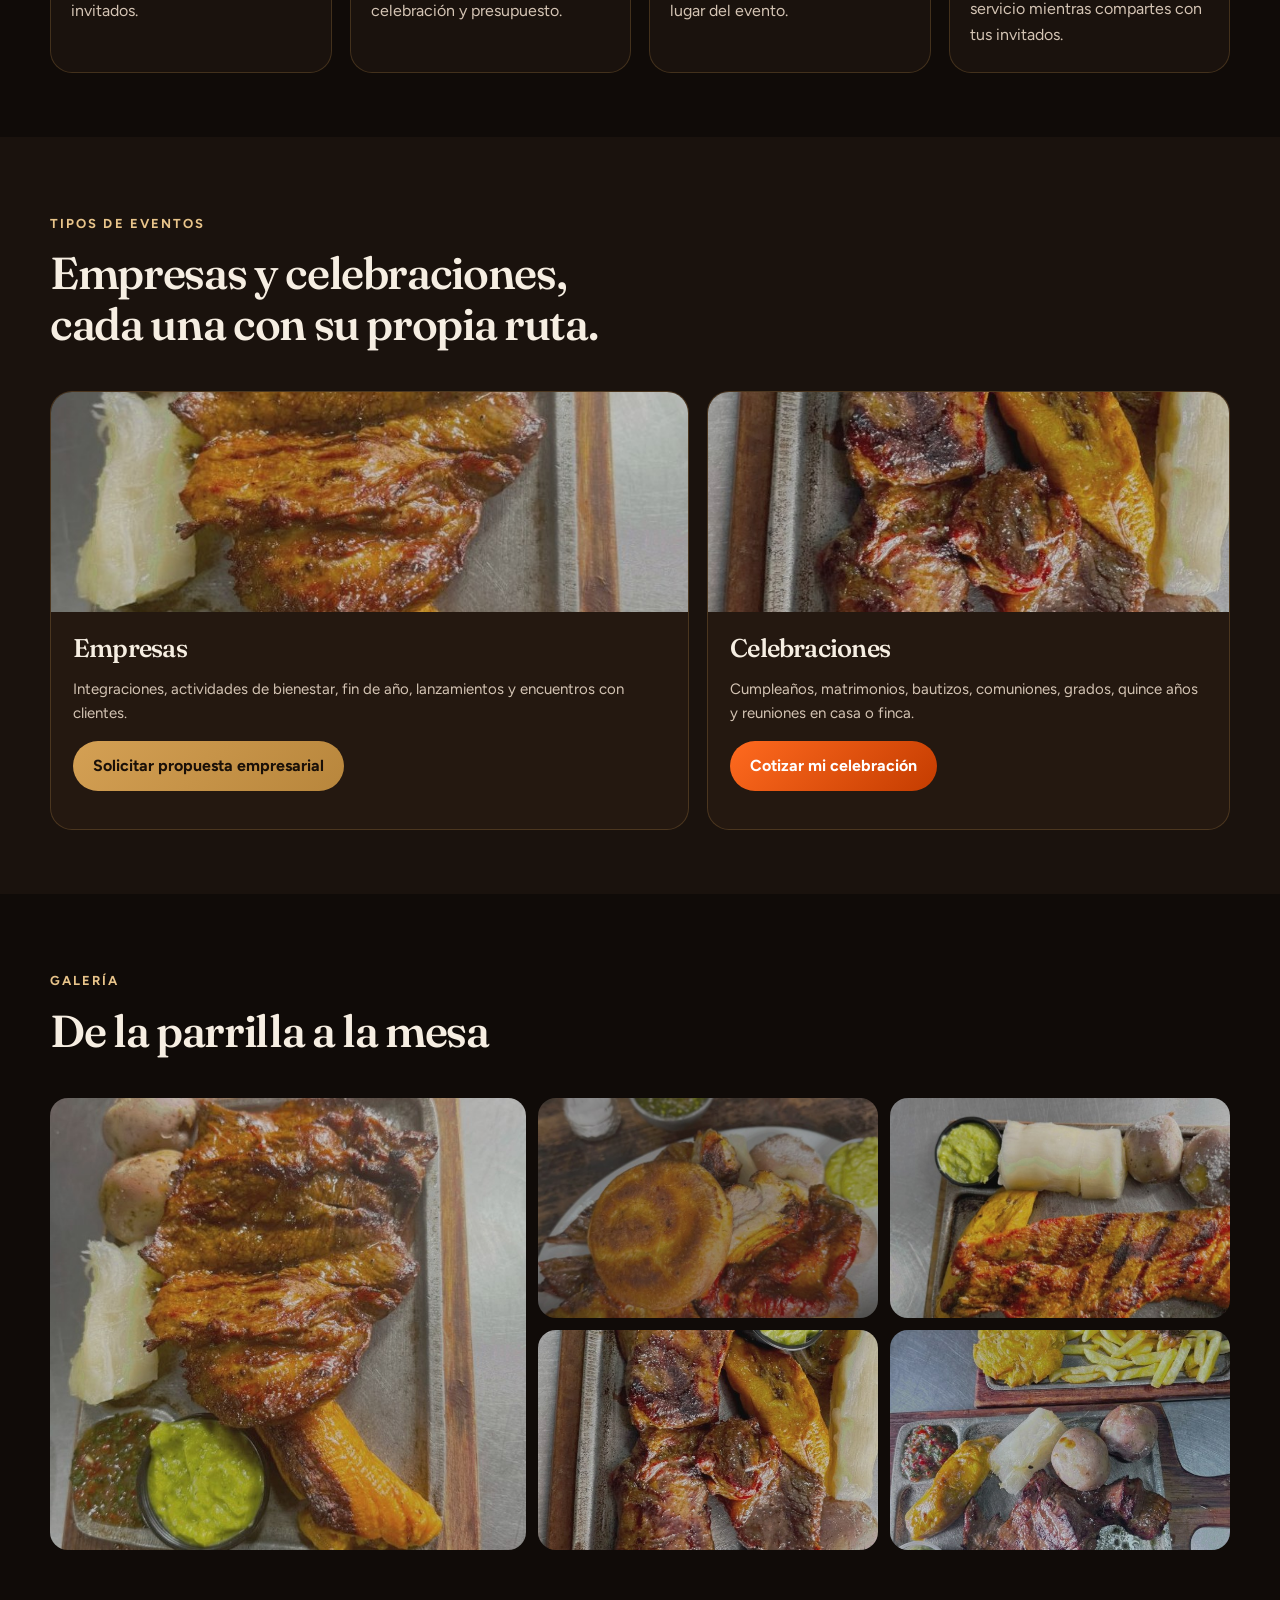
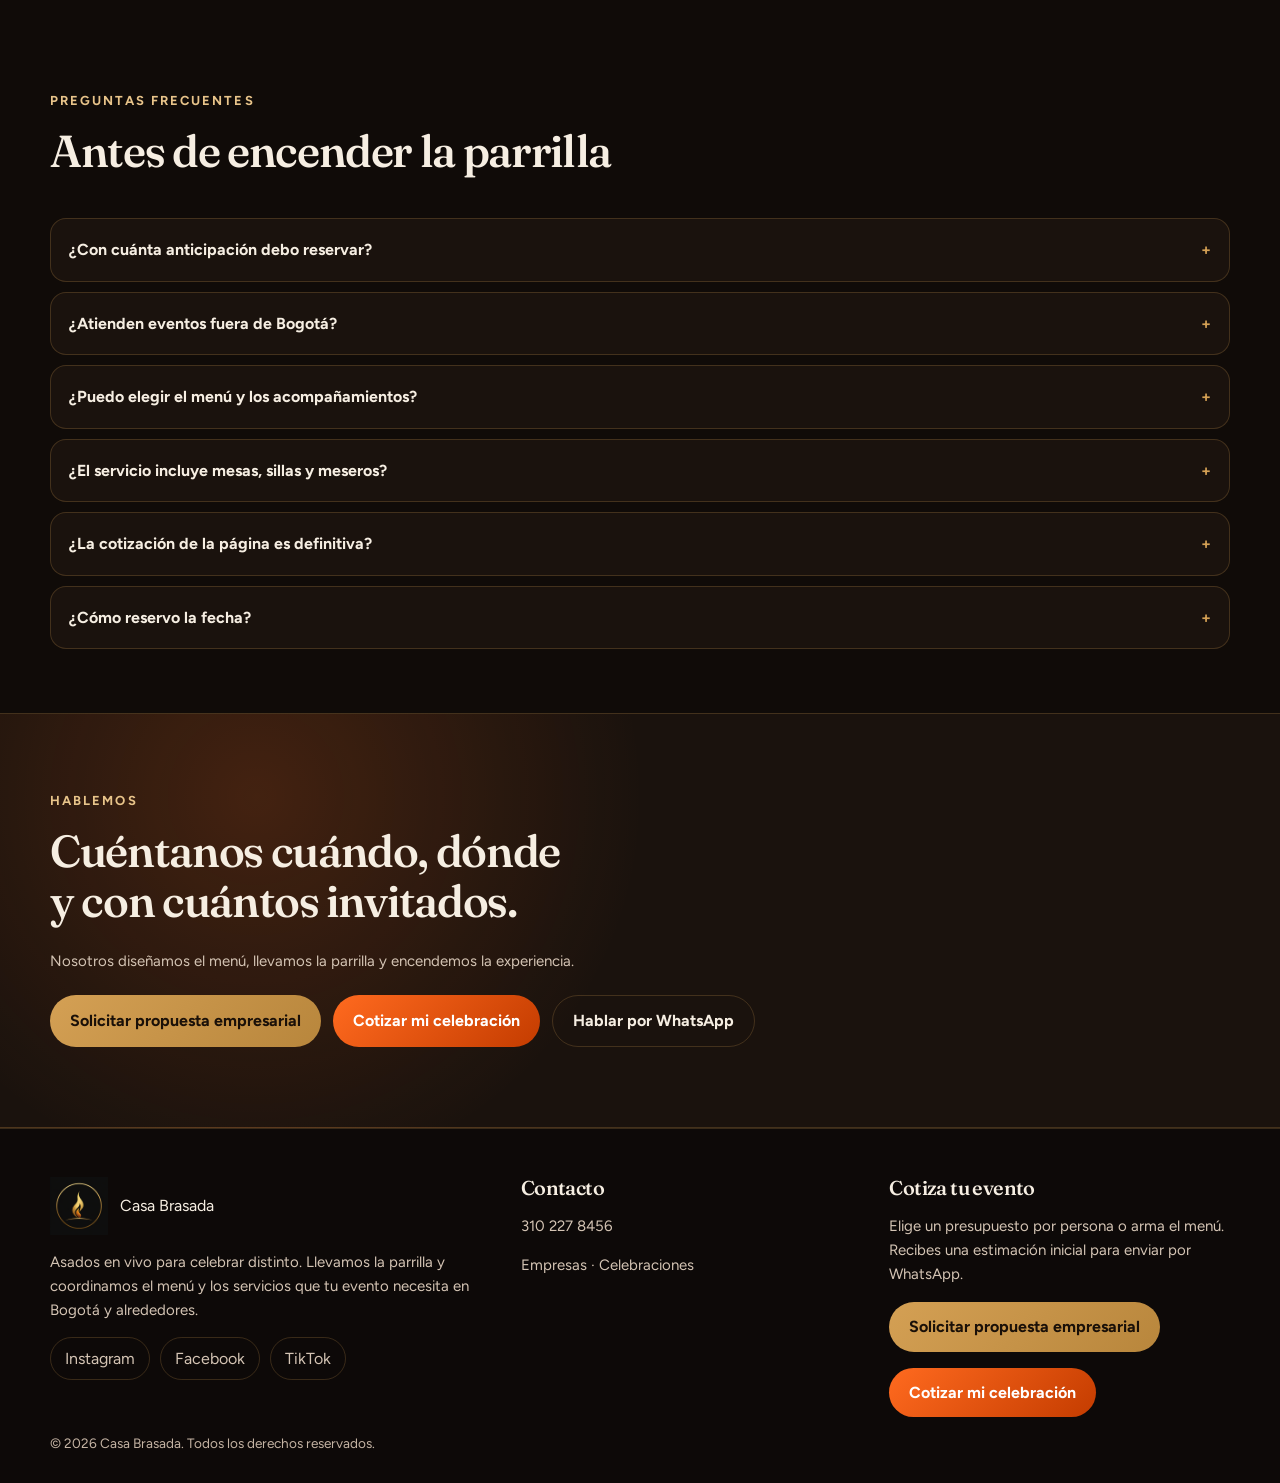
==== commit 683e7509: "Block under-minimum custom plates and separate company and celebration paths so quotes stay valid an" ====
--- a/index.html
+++ b/index.html
@@ -4,8 +4,8 @@
   <meta charset="UTF-8">
   <meta name="viewport" content="width=device-width, initial-scale=1">
   <title>Asados para eventos en Bogotá | Casa Brasada</title>
-  <meta name="description" content="Casa de banquetes en Bogotá especializada en asados en vivo. Parrilla, personal y montaje para matrimonios, cumpleaños y eventos empresariales.">
-  <meta name="theme-color" content="#120d0b">
+  <meta name="description" content="Asado en vivo, menú y servicio para empresas, matrimonios, cumpleaños y celebraciones en Bogotá y alrededores.">
+  <meta name="theme-color" content="#100B08">
   <meta name="apple-mobile-web-app-capable" content="yes">
   <meta name="apple-mobile-web-app-title" content="Casa Brasada">
   <link rel="canonical" href="https://georgeq740.github.io/casa-brasada/">
@@ -15,7 +15,7 @@
   <meta property="og:type" content="website">
   <meta property="og:locale" content="es_CO">
   <meta property="og:title" content="Asados en vivo para tu evento | Casa Brasada">
-  <meta property="og:description" content="Parrilla frente a tus invitados y menú a tu medida para empresas y celebraciones en Bogotá.">
+  <meta property="og:description" content="Parrilla, menú y servicio para empresas y celebraciones en Bogotá y alrededores.">
   <meta property="og:image" content="https://georgeq740.github.io/casa-brasada/assets/social/og-image.jpg">
   <meta property="og:url" content="https://georgeq740.github.io/casa-brasada/">
   <meta name="twitter:card" content="summary_large_image">
@@ -35,75 +35,46 @@
       <div class="hero-shade" aria-hidden="true"></div>
       <div class="wrap hero-content">
         <p class="eyebrow">Casa de banquetes · Asados en vivo · Bogotá</p>
-        <h1>Asados en vivo que convierten tu evento en una experiencia.</h1>
-        <p class="lead">Parrilla frente a tus invitados, menú a tu medida y servicio completo para matrimonios, cumpleaños y eventos empresariales en Bogotá y alrededores.</p>
-        <p class="hero-promise">Tú celebras. Nosotros encendemos el fuego.</p>
+        <h1>Asado en vivo, menú y servicio para celebrar sin complicaciones.</h1>
+        <p class="lead">Llevamos la parrilla hasta tu evento y coordinamos el menú, el personal y los servicios que necesites. Para empresas, matrimonios, cumpleaños y celebraciones en Bogotá y alrededores.</p>
         <div class="hero-actions">
-          <a class="btn btn-ember" href="cotizar.html">Cotizar mi evento</a>
-          <a class="btn btn-ghost" href="experiencia.html">Ver la experiencia</a>
-        </div>
-        <div class="audience-block">
-          <h2 class="audience-title">¿Qué estás planeando?</h2>
-          <div class="audience-grid">
-            <article class="audience-card audience-biz">
-              <p class="eyebrow">Para empresas</p>
-              <h3>Eventos corporativos que reúnen al equipo alrededor del fuego.</h3>
-              <p>Integraciones, celebraciones de fin de año, lanzamientos y encuentros empresariales con parrilla en vivo, menú y servicios coordinados en una sola propuesta.</p>
-              <div class="hero-actions">
-                <a class="btn btn-gold" href="empresas.html">Ver soluciones empresariales</a>
-                <a class="btn btn-ghost" href="cotizar.html?evento=empresarial&amp;origen=empresas">Solicitar propuesta corporativa</a>
-              </div>
-            </article>
-            <article class="audience-card audience-social">
-              <p class="eyebrow">Para celebraciones</p>
-              <h3>Una experiencia diferente para tus momentos especiales.</h3>
-              <p>Matrimonios, cumpleaños, bautizos, grados y celebraciones en casa o finca con un menú diseñado según tus invitados y presupuesto.</p>
-              <div class="hero-actions">
-                <a class="btn btn-ember" href="eventos.html">Ver celebraciones</a>
-                <a class="btn btn-ghost" href="cotizar.html?origen=social">Cotizar mi celebración</a>
-              </div>
-            </article>
-          </div>
+          <a class="btn btn-gold" data-cta="company" href="empresas.html">Solicitar propuesta empresarial</a>
+          <a class="btn btn-ember" data-cta="social" href="cotizar.html?origen=social">Cotizar mi celebración</a>
         </div>
       </div>
     </section>
 
-    <section class="section-follow">
-      <div class="wrap media-split">
-        <div>
-          <p class="eyebrow">Quiénes somos</p>
-          <h2>El buffet se olvida. El asado se cuenta.</h2>
-          <p class="muted">Llevamos la parrilla hasta tu celebración y preparamos el asado frente a tus invitados. Diseñamos el menú según el tipo de evento, el número de personas y tu presupuesto. También podemos encargarnos del montaje, el menaje, los meseros y las bebidas.</p>
-          <ul class="checklist checklist-icons">
-            <li>
-              <svg viewBox="0 0 24 24" fill="none" stroke="currentColor" stroke-width="1.8" aria-hidden="true"><path d="M12 21c4-3 7-6.2 7-10a7 7 0 1 0-14 0c0 3.8 3 7 7 10z"/><path d="M12 8c.8 1.6-.2 2.6.3 4.2 1.2-1 2.5-.5 2.5 1.1 0 2-2.1 3.2-3.9 2.3"/></svg>
-              Eventos empresariales y despedidas de fin de año
-            </li>
-            <li>
-              <svg viewBox="0 0 24 24" fill="none" stroke="currentColor" stroke-width="1.8" aria-hidden="true"><circle cx="8" cy="10" r="3"/><circle cx="16" cy="10" r="3"/><path d="M8 13c2.2 2.6 5.8 2.6 8 0"/></svg>
-              Matrimonios, bautizos, primeras comuniones y 15 años
-            </li>
-            <li>
-              <svg viewBox="0 0 24 24" fill="none" stroke="currentColor" stroke-width="1.8" aria-hidden="true"><path d="M12 8c2-3 6-3 6 1 0 4-6 7-6 7s-6-3-6-7c0-4 4-4 6-1z"/></svg>
-              Cumpleaños, grados y fiestas familiares
-            </li>
-            <li>
-              <svg viewBox="0 0 24 24" fill="none" stroke="currentColor" stroke-width="1.8" aria-hidden="true"><path d="M12 21s7-5.4 7-11a7 7 0 1 0-14 0c0 5.6 7 11 7 11z"/><circle cx="12" cy="10" r="2.2"/></svg>
-              Servicio dentro y fuera de Bogotá
-            </li>
-          </ul>
-          <p style="margin-top:24px">
-            <a class="btn btn-ember" href="cotizar.html">Quiero cotizar mi celebración</a>
-          </p>
+    <section class="section-alt" aria-labelledby="audience-title">
+      <div class="wrap">
+        <div class="section-head">
+          <p class="eyebrow">Elige tu camino</p>
+          <h2 id="audience-title">¿Qué estás planeando?</h2>
         </div>
-        <img src="assets/photos/picada-arepa.jpg" alt="Picada de asado con arepa asada y papa salada" width="668" height="870" loading="lazy">
+        <div class="audience-grid">
+          <article class="audience-card audience-biz">
+            <p class="eyebrow">Para empresas</p>
+            <h3>Eventos corporativos que reúnen al equipo alrededor del fuego.</h3>
+            <p>Integraciones, bienestar, fin de año, lanzamientos, celebraciones de resultados y encuentros con clientes.</p>
+            <div class="hero-actions">
+              <a class="btn btn-gold" data-cta="company" href="empresas.html">Solicitar propuesta empresarial</a>
+            </div>
+          </article>
+          <article class="audience-card audience-social">
+            <p class="eyebrow">Para celebraciones</p>
+            <h3>Una experiencia diferente para tus momentos especiales.</h3>
+            <p>Cumpleaños, matrimonios, bautizos, primeras comuniones, grados, quince años y reuniones familiares.</p>
+            <div class="hero-actions">
+              <a class="btn btn-ember" data-cta="social" href="cotizar.html?origen=social">Cotizar mi celebración</a>
+            </div>
+          </article>
+        </div>
       </div>
     </section>
 
     <section aria-labelledby="proceso-title">
       <div class="wrap">
         <div class="section-head">
-          <p class="eyebrow">Así vivimos tu evento</p>
+          <p class="eyebrow">Cómo funciona</p>
           <h2 id="proceso-title">Del primer mensaje al último carbón</h2>
         </div>
         <ol class="process">
@@ -120,7 +91,7 @@
           <li>
             <span class="process-num">03</span>
             <h3>Llevamos la experiencia</h3>
-            <p>Nuestro equipo realiza el montaje y prepara la parrilla en el lugar del evento.</p>
+            <p>Nuestro equipo coordina el montaje y prepara la parrilla en el lugar del evento.</p>
           </li>
           <li>
             <span class="process-num">04</span>
@@ -131,74 +102,30 @@
       </div>
     </section>
 
-    <section>
+    <section class="section-alt" aria-labelledby="tipos-title">
       <div class="wrap">
         <div class="section-head">
-          <p class="eyebrow">Portafolio</p>
-          <h2>Servicios para eventos en Bogotá</h2>
-          <p class="muted">Casa de banquetes con asado en vivo como especialidad. Los complementos se arman según tu celebración y la cotización.</p>
+          <p class="eyebrow">Tipos de eventos</p>
+          <h2 id="tipos-title">Empresas y celebraciones, cada una con su propia ruta.</h2>
         </div>
-        <div class="grid-3">
-          <article class="service-card featured">
-            <img src="assets/photos/plato-clasico.jpg?v=3" alt="Plato de asado a la brasa con carne, papa y arepa asada" width="870" height="668" loading="lazy">
+        <div class="grid-2">
+          <article class="service-card">
+            <img src="assets/photos/tabla-brasa.jpg" alt="Tabla de asado lista para un evento" width="668" height="870" loading="lazy">
             <div class="card-body">
-              <p class="service-badge">Especialidad</p>
-              <h3>Asados a la brasa</h3>
-              <p class="muted">La especialidad de Casa Brasada: parrilla preparada frente a tus invitados con carnes, acompañamientos y el sabor auténtico del asado.</p>
+              <h3>Empresas</h3>
+              <p class="muted">Integraciones, actividades de bienestar, fin de año, lanzamientos y encuentros con clientes.</p>
+              <p><a class="btn btn-gold" data-cta="company" href="empresas.html">Solicitar propuesta empresarial</a></p>
             </div>
           </article>
           <article class="service-card">
-            <!-- PHOTO_NEEDED: montaje real de Casa Brasada -->
-            <img src="https://images.unsplash.com/photo-1519741497674-611481863552?auto=format&fit=crop&w=900&q=80" alt="Celebración social con mesas montadas para un evento" width="900" height="600" loading="lazy" data-placeholder-image="true">
+            <img src="assets/photos/mesa-compartida.jpg" alt="Bandeja compartida de asado para una celebración" width="668" height="870" loading="lazy">
             <div class="card-body">
-              <h3>Producción integral del evento</h3>
-              <p class="muted">Podemos integrar menú, parrilla, personal de servicio, montaje, menaje, mobiliario, bebidas y transporte en una sola propuesta, según las necesidades y condiciones de tu evento.</p>
-            </div>
-          </article>
-          <article class="service-card">
-            <!-- PHOTO_NEEDED: evento empresarial real -->
-            <img src="https://images.unsplash.com/photo-1511578314322-379afb476865?auto=format&fit=crop&w=900&q=80" alt="Encuentro empresarial alrededor de una mesa" width="900" height="600" loading="lazy" data-placeholder-image="true">
-            <div class="card-body">
-              <h3>Eventos empresariales y fin de año</h3>
-              <p class="muted">Integraciones, asados corporativos y la despedida que el equipo sí recuerda.</p>
-            </div>
-          </article>
-          <article class="service-card">
-            <!-- PHOTO_NEEDED: montaje y mobiliario propio -->
-            <img src="https://images.unsplash.com/photo-1464366400600-7168b8af9bc3?auto=format&fit=crop&w=900&q=80" alt="Montaje de mesas y sillas para una fiesta al aire libre" width="900" height="600" loading="lazy" data-placeholder-image="true">
-            <div class="card-body">
-              <h3>Alquiler para fiestas</h3>
-              <p class="muted">Mesas, sillas, mantelería, menaje y cristalería para el lugar que elijas.</p>
-            </div>
-          </article>
-          <article class="service-card">
-            <!-- PHOTO_NEEDED: barra de bebidas en un evento Brasada -->
-            <img src="https://images.unsplash.com/photo-1551024709-8f23befc6f87?auto=format&fit=crop&w=900&q=80" alt="Barra de bebidas servida en un evento" width="900" height="600" loading="lazy" data-placeholder-image="true">
-            <div class="card-body">
-              <h3>Barra y bebidas</h3>
-              <p class="muted">Cerveza, gaseosa o barra de bebidas para el evento.</p>
-            </div>
-          </article>
-          <article class="service-card">
-            <!-- PHOTO_NEEDED: servicio o buffet real de la casa -->
-            <img src="https://images.unsplash.com/photo-1555244162-803834f70033?auto=format&fit=crop&w=900&q=80" alt="Servicio de buffet para un banquete" width="900" height="600" loading="lazy" data-placeholder-image="true">
-            <div class="card-body">
-              <h3>Buffet y banquetes</h3>
-              <p class="muted">Almuerzos, cenas y desayunos para complementar la experiencia de parrilla o atender celebraciones con un formato tradicional.</p>
+              <h3>Celebraciones</h3>
+              <p class="muted">Cumpleaños, matrimonios, bautizos, comuniones, grados, quince años y reuniones en casa o finca.</p>
+              <p><a class="btn btn-ember" data-cta="social" href="cotizar.html?origen=social">Cotizar mi celebración</a></p>
             </div>
           </article>
         </div>
-      </div>
-    </section>
-
-    <section class="quote-band">
-      <div class="wrap quote-inner">
-        <div>
-          <p class="eyebrow">Cotizador</p>
-          <h2>Tu presupuesto prende la parrilla.</h2>
-          <p class="muted">Elige el valor por persona o arma el plato a tu gusto: res, cerdo, pollo y el acompañamiento que quieras. La estimación sale al instante.</p>
-        </div>
-        <a class="btn btn-gold" href="cotizar.html">Cotizar mi evento</a>
       </div>
     </section>
 
@@ -209,9 +136,8 @@
           <h2>De la parrilla a la mesa</h2>
         </div>
         <div class="gallery">
-          <!-- Historia visual: 1 preparación · 2 parrilla · 3 plato · 4 montaje · 5 celebración.
-               Pendiente del propietario: fotos reales de parrillero trabajando, invitados,
-               montaje completo, evento empresarial y matrimonio o celebración familiar. -->
+          <!-- Pendiente del propietario: fotos reales de parrillero trabajando, montaje completo,
+               equipo atendiendo, invitados, evento empresarial y celebración social. -->
           <figure>
             <img src="assets/photos/tabla-brasa.jpg" alt="Tabla de asado con carnes y acompañamientos dispuestos para servir" width="668" height="870" loading="lazy">
           </figure>
@@ -231,39 +157,10 @@
       </div>
     </section>
 
-    <!-- PENDING_TESTIMONIALS: oculto hasta que el propietario entregue opiniones reales.
-         No publicar nombres, fotos ni frases inventadas. -->
-    <section id="site-trust" class="is-pending" hidden aria-hidden="true">
-      <div class="wrap">
-        <div class="section-head">
-          <p class="eyebrow">Confianza</p>
-          <h2>Eventos que ya encendimos</h2>
-          <p class="muted">Cada celebración tiene su propio sabor. Conoce algunas experiencias compartidas alrededor de nuestra parrilla.</p>
-        </div>
-        <div class="grid-3">
-          <article class="card card-body" data-pending="testimonial">
-            <p>Testimonio real pendiente.</p>
-          </article>
-          <article class="card card-body" data-pending="testimonial">
-            <p>Testimonio real pendiente.</p>
-          </article>
-          <article class="card card-body" data-pending="testimonial">
-            <p>Testimonio real pendiente.</p>
-          </article>
-        </div>
-      </div>
-    </section>
-
-    <!-- PENDING_METRICS: no mostrar cifras hasta tener datos reales de
-         eventos realizados, invitados atendidos, años de experiencia y cobertura. -->
-    <section id="site-metrics" class="is-pending" hidden aria-hidden="true">
-      <div class="wrap grid-4">
-        <article data-pending="metric" data-metric="eventos-realizados"><strong>—</strong><span>Eventos realizados</span></article>
-        <article data-pending="metric" data-metric="invitados-atendidos"><strong>—</strong><span>Invitados atendidos</span></article>
-        <article data-pending="metric" data-metric="anios-experiencia"><strong>—</strong><span>Años de experiencia</span></article>
-        <article data-pending="metric" data-metric="cobertura"><strong>—</strong><span>Cobertura</span></article>
-      </div>
-    </section>
+    <!-- REAL_SOCIAL_PROOF: no mostrar hasta recibir testimonios, fotos de evento,
+         tipo de celebración, asistentes, ubicación y servicio contratado verificados.
+         Completar cfg.testimonials en js/config.js. No inventar nombres ni cifras. -->
+    <section id="site-proof" hidden aria-hidden="true"></section>
 
     <div id="site-faq"></div>
     <div id="site-cta"></div>
--- a/css/styles.css
+++ b/css/styles.css
@@ -1,18 +1,18 @@
 :root {
-  --bg: #120d0b;
-  --bg-2: #1b1411;
-  --bg-3: #261b16;
+  --bg: #100b08;
+  --bg-2: #1a120d;
+  --bg-3: #241810;
   --ember: #ff6a1f;
   --ember-deep: #c43c00;
   --gold: #d4a054;
   --gold-soft: #e8c48a;
   --cream: #f6eee2;
-  --muted: #c9b8a8;
+  --muted: #d4c4b4;
   --line: rgba(212, 160, 84, 0.22);
   --shadow: 0 24px 60px rgba(0, 0, 0, 0.38);
   --radius: 22px;
   --max: 1180px;
-  --header-h: 96px;
+  --header-h: 84px;
 }
 
 * { box-sizing: border-box; }
@@ -24,10 +24,15 @@
   font-family: "Figtree", sans-serif;
   background: var(--bg);
   color: var(--cream);
+  font-size: 16px;
   line-height: 1.6;
   min-height: 100vh;
   padding-bottom: 0;
   overflow-x: clip;
+}
+
+body.nav-open {
+  overflow: hidden;
 }
 
 img { max-width: 100%; display: block; }
@@ -59,8 +64,17 @@
   font-family: "Fraunces", serif;
   font-weight: 560;
   letter-spacing: -0.03em;
-  line-height: 1.08;
+  line-height: 1.12;
   margin: 0 0 0.5em;
+  text-wrap: balance;
+}
+
+h1 { font-size: clamp(2.6rem, 5vw, 4.25rem); }
+h2 { font-size: clamp(2rem, 3.5vw, 3rem); }
+h3 { font-size: clamp(1.3rem, 2vw, 1.75rem); }
+
+p, li {
+  max-width: 62ch;
 }
 
 .eyebrow {
@@ -70,7 +84,7 @@
   color: var(--gold-soft);
   text-transform: uppercase;
   letter-spacing: 0.16em;
-  font-size: 0.82rem;
+  font-size: max(0.8125rem, 13px);
   font-weight: 700;
   margin-bottom: 14px;
 }
@@ -142,7 +156,8 @@
   letter-spacing: 0.02em;
   text-transform: none;
   font-weight: 600;
-  max-width: 24ch;
+  max-width: 36ch;
+  white-space: nowrap;
   line-height: 1.25;
 }
 
@@ -167,9 +182,12 @@
 
 .nav a:not(.btn) {
   color: var(--muted);
-  font-size: 0.88rem;
+  font-size: 15px;
   font-weight: 600;
-  padding: 8px 11px;
+  padding: 10px 12px;
+  min-height: 44px;
+  display: inline-flex;
+  align-items: center;
   border-radius: 999px;
   position: relative;
 }
@@ -177,6 +195,10 @@
 .nav a:not(.btn):hover {
   color: var(--cream);
   background: rgba(255, 255, 255, 0.04);
+}
+
+.nav a:not(.btn):active {
+  background: rgba(255, 255, 255, 0.08);
 }
 
 .nav a.active:not(.btn) {
@@ -196,14 +218,27 @@
   gap: 8px;
   border: 0;
   border-radius: 999px;
-  padding: 13px 20px;
+  padding: 12px 20px;
+  min-height: 44px;
+  font-size: 16px;
   font-weight: 700;
   cursor: pointer;
   font-family: inherit;
-  transition: 0.2s transform, 0.2s background, 0.2s color;
+  transition: 0.2s transform, 0.2s background, 0.2s color, 0.2s opacity;
 }
 
 .btn:hover { transform: translateY(-1px); }
+
+.btn:active { transform: translateY(0); }
+
+.btn:disabled,
+.btn.is-disabled {
+  opacity: 0.5;
+  cursor: not-allowed;
+  transform: none;
+  filter: grayscale(0.2);
+  box-shadow: none;
+}
 
 .btn-gold {
   background: linear-gradient(135deg, var(--gold), #b8863c);
@@ -257,14 +292,14 @@
 }
 
 .hero h1 {
-  font-size: clamp(2.05rem, 5.6vw, 4.35rem);
-  max-width: 18ch;
+  font-size: clamp(2.6rem, 5vw, 4.25rem);
+  max-width: 24ch;
   text-shadow: 0 6px 28px rgba(0, 0, 0, 0.72);
 }
 
 .hero p.lead {
-  max-width: min(46ch, 100%);
-  font-size: 1.15rem;
+  max-width: min(52ch, 100%);
+  font-size: 1.05rem;
   color: #f4e8d8;
   text-shadow: 0 2px 14px rgba(0, 0, 0, 0.7);
 }
@@ -309,6 +344,10 @@
 
 section { padding: 64px 0; }
 
+.section-alt {
+  background: var(--bg-2);
+}
+
 .section-follow {
   padding-top: 12px;
 }
@@ -318,9 +357,9 @@
   margin-bottom: 42px;
 }
 
-.section-head h2 { font-size: clamp(2.1rem, 4vw, 3.6rem); }
-
-.muted { color: var(--muted); }
+.section-head h2 { font-size: clamp(2rem, 3.5vw, 3rem); }
+
+.muted { color: var(--muted); font-size: max(15px, 0.9375rem); }
 
 .grid-2, .grid-3, .grid-4 {
   display: grid;
@@ -332,7 +371,7 @@
 .grid-4 { grid-template-columns: repeat(4, 1fr); }
 
 .card, .event-card, .service-card {
-  background: var(--bg-2);
+  background: var(--bg-3);
   border: 1px solid var(--line);
   border-radius: var(--radius);
   overflow: hidden;
@@ -474,10 +513,10 @@
 }
 
 .page-hero {
-  padding: 72px 0 20px;
-}
-
-.page-hero h1 { font-size: clamp(2.6rem, 6vw, 5.2rem); }
+  padding: 56px 0 12px;
+}
+
+.page-hero h1 { font-size: clamp(2.6rem, 5vw, 4.25rem); max-width: 20ch; }
 
 .form-grid {
   display: grid;
@@ -548,6 +587,7 @@
   color: var(--muted);
   border-radius: 999px;
   padding: 12px 14px;
+  min-height: 44px;
   font: inherit;
   font-weight: 700;
   cursor: pointer;
@@ -578,8 +618,8 @@
 }
 
 .stepper button {
-  width: 36px;
-  height: 36px;
+  width: 44px;
+  height: 44px;
   border-radius: 10px;
   border: 1px solid var(--line);
   background: var(--bg-3);
@@ -672,16 +712,26 @@
   background: rgba(255, 106, 31, 0.12);
 }
 
+.total-box.is-incomplete {
+  background: rgba(212, 160, 84, 0.12);
+}
+
+.total-box.is-incomplete .price-display {
+  color: var(--muted);
+}
+
 .nav-toggle {
   display: none;
   background: none;
   border: 1px solid var(--line);
   color: var(--cream);
   border-radius: 10px;
-  padding: 8px 10px;
-}
-
-.legal { color: #8e7f73; font-size: 0.85rem; }
+  min-height: 44px;
+  min-width: 44px;
+  padding: 8px 12px;
+}
+
+.legal { color: #c4b3a3; font-size: 0.85rem; }
 
 .site-footer h2 { font-size: 1.25rem; }
 
@@ -718,7 +768,29 @@
 
 .event-card .card-body .btn { margin-top: 16px; }
 
-.event-card h2 { font-size: 1.6rem; }
+.event-card h2 { font-size: clamp(1.3rem, 2vw, 1.75rem); }
+
+.commercial-note {
+  margin-top: 24px;
+  padding: 16px 18px;
+  border-radius: 16px;
+  border: 1px solid var(--line);
+  background: rgba(212, 160, 84, 0.08);
+  color: var(--muted);
+  max-width: 70ch;
+}
+
+.proof-grid {
+  display: grid;
+  grid-template-columns: repeat(3, minmax(0, 1fr));
+  gap: 18px;
+}
+
+.proof-card .proof-meta {
+  margin: 12px 0 0;
+  color: var(--gold-soft);
+  font-size: 0.9rem;
+}
 
 .audience-block { margin-top: 28px; }
 
@@ -744,7 +816,7 @@
 .audience-biz { box-shadow: 0 0 0 1px rgba(212, 160, 84, 0.28); }
 .audience-social { box-shadow: 0 0 0 1px rgba(255, 106, 31, 0.28); }
 
-.audience-card h3 { font-size: 1.45rem; }
+.audience-card h3 { font-size: clamp(1.3rem, 2vw, 1.75rem); }
 .audience-card p { color: var(--muted); }
 
 .profile-list { margin: 0; }
@@ -838,7 +910,7 @@
   border-block: 1px solid var(--line);
 }
 
-.final-cta h2 { font-size: clamp(2rem, 4vw, 3.4rem); max-width: 18ch; }
+.final-cta h2 { font-size: clamp(2rem, 3.5vw, 3rem); max-width: 18ch; }
 
 .estimate-note {
   margin: 12px 0 0;
@@ -885,6 +957,10 @@
   height: 1px;
   overflow: hidden;
   clip: rect(0, 0, 0, 0);
+}
+
+@media (max-width: 1200px) {
+  .logo-text small { display: none; }
 }
 
 @media (max-width: 920px) {
@@ -903,7 +979,7 @@
   }
   .nav.open { display: flex; }
   .btn-wa { margin-left: 0; width: 100%; }
-  .pillars, .grid-2, .grid-3, .grid-4, .media-split, .form-grid, .footer-grid, .quote-inner, .gallery, .process, .audience-grid {
+  .pillars, .grid-2, .grid-3, .grid-4, .media-split, .form-grid, .footer-grid, .quote-inner, .gallery, .process, .audience-grid, .proof-grid {
     grid-template-columns: minmax(0, 1fr);
     grid-template-rows: none;
   }
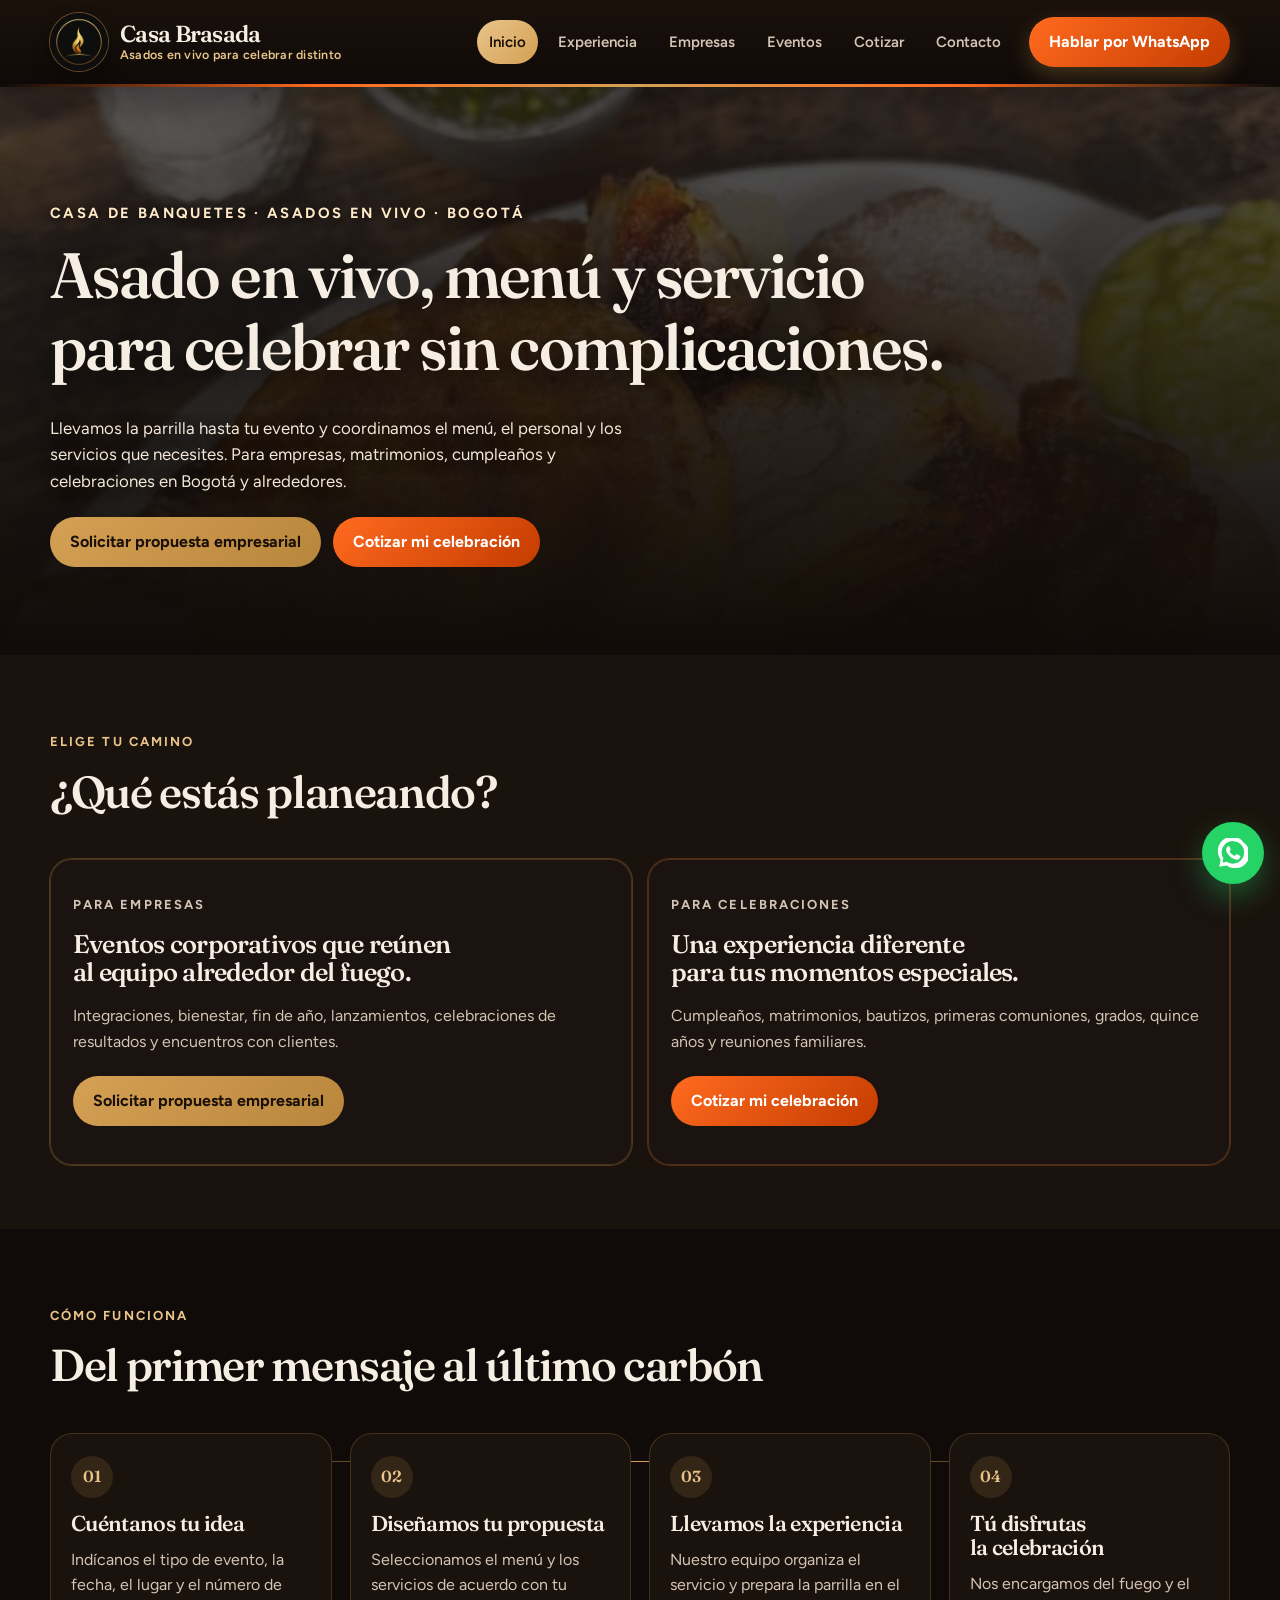
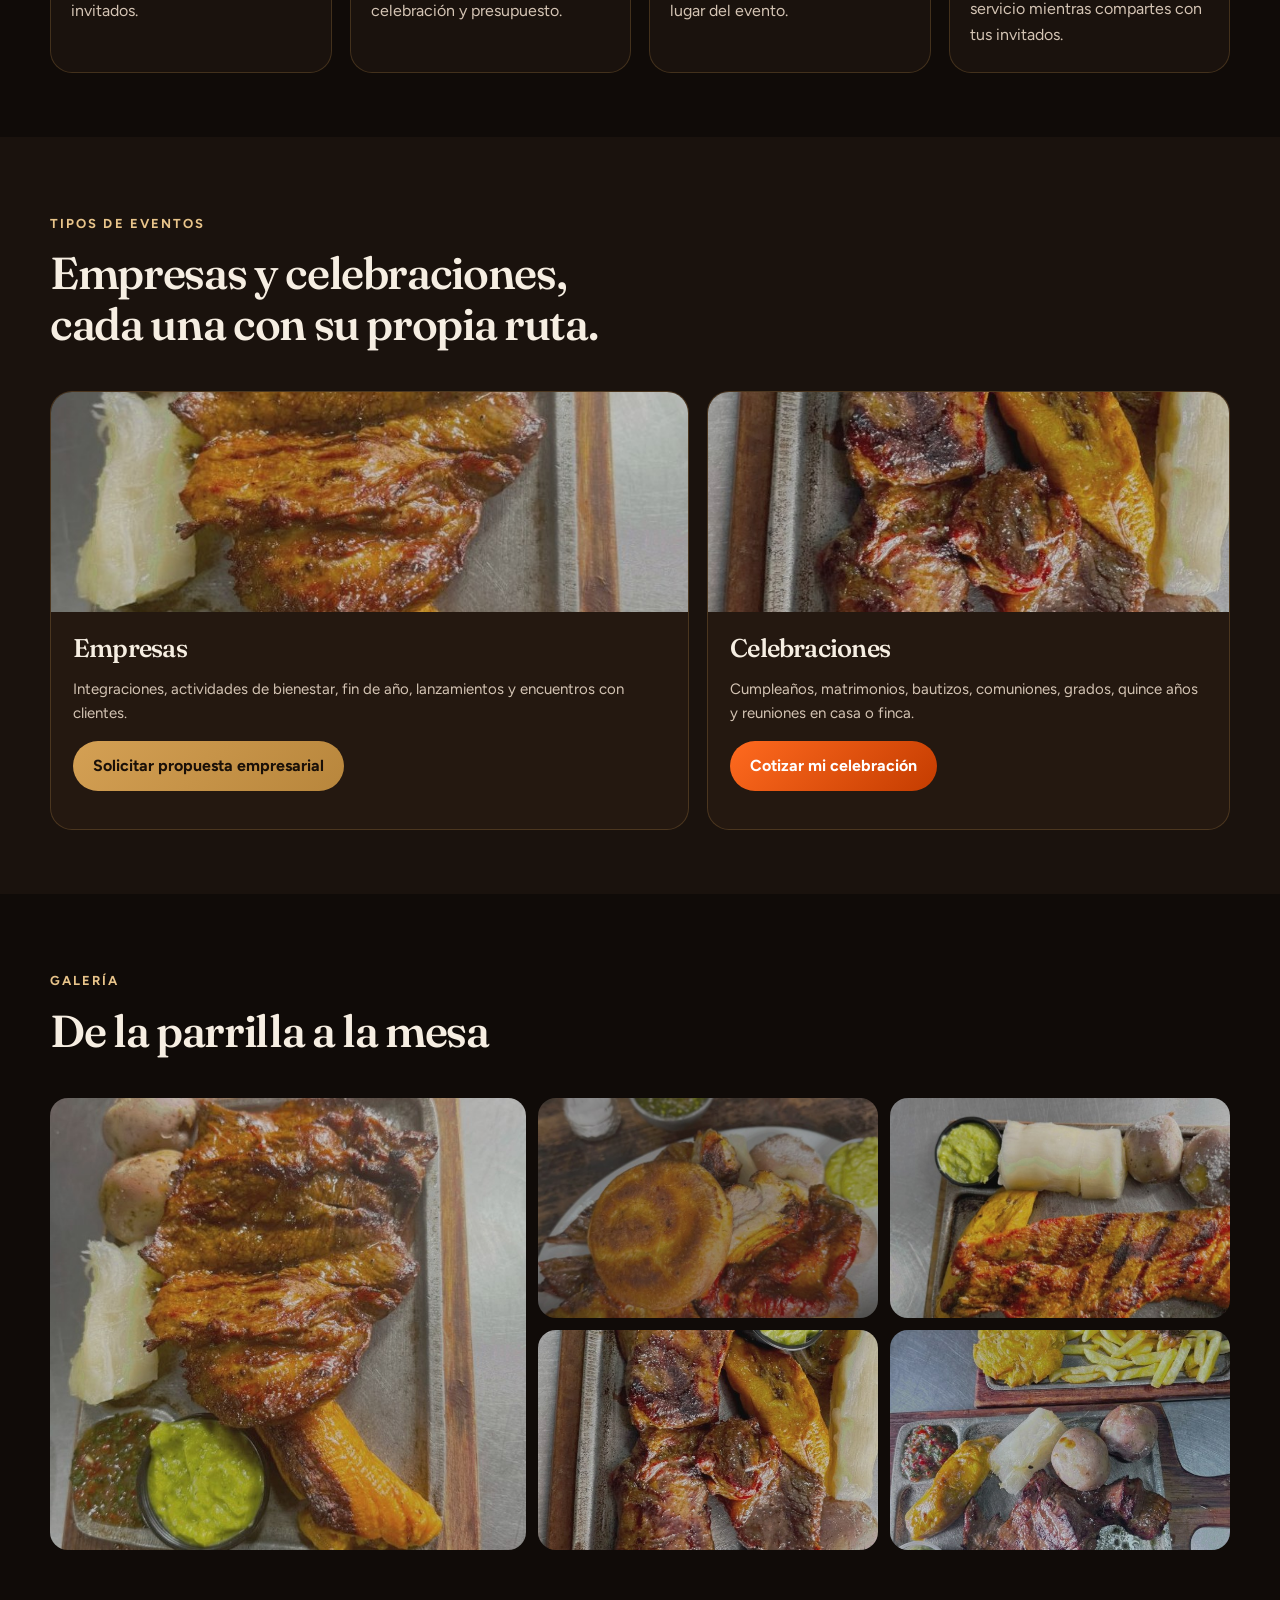
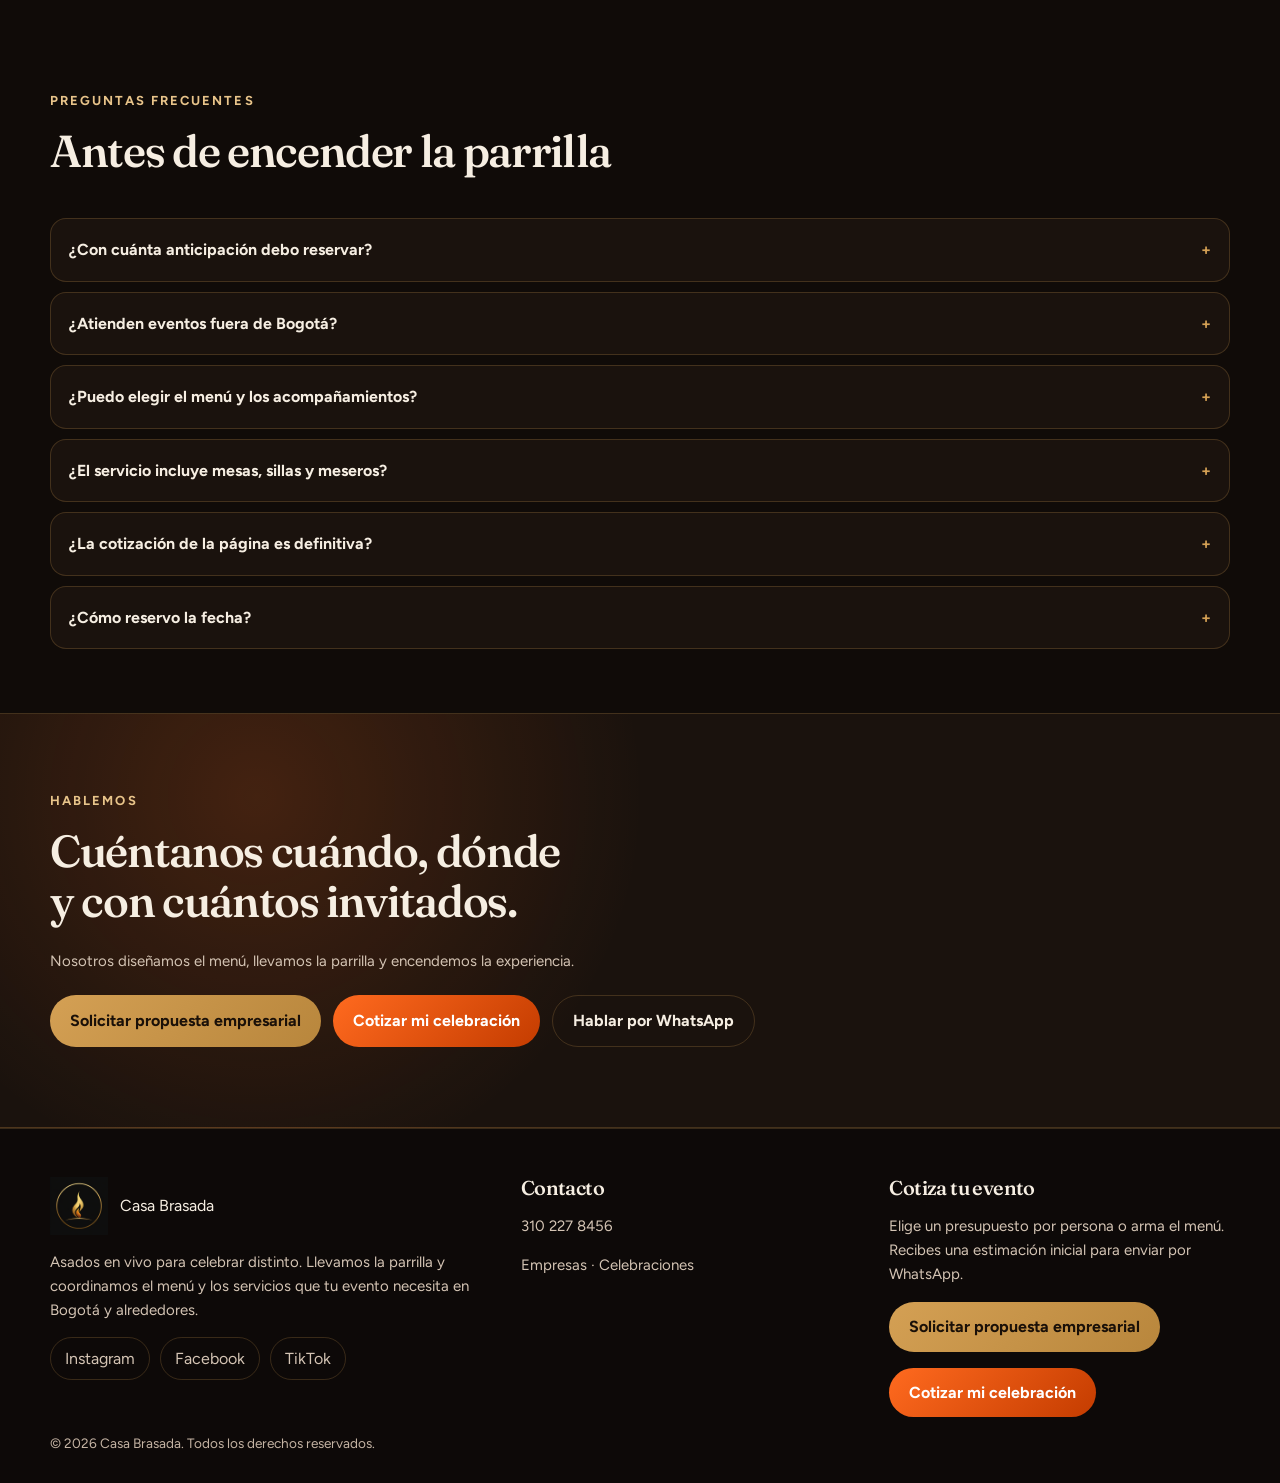
==== commit 8db013ed: "Include grill, waiter, and furniture in every quote and remove setup language so extras stay optiona" ====
--- a/index.html
+++ b/index.html
@@ -91,7 +91,7 @@
           <li>
             <span class="process-num">03</span>
             <h3>Llevamos la experiencia</h3>
-            <p>Nuestro equipo coordina el montaje y prepara la parrilla en el lugar del evento.</p>
+            <p>Nuestro equipo organiza el servicio y prepara la parrilla en el lugar del evento.</p>
           </li>
           <li>
             <span class="process-num">04</span>
@@ -136,7 +136,7 @@
           <h2>De la parrilla a la mesa</h2>
         </div>
         <div class="gallery">
-          <!-- Pendiente del propietario: fotos reales de parrillero trabajando, montaje completo,
+          <!-- Pendiente del propietario: fotos reales de parrillero trabajando, servicio completo,
                equipo atendiendo, invitados, evento empresarial y celebración social. -->
           <figure>
             <img src="assets/photos/tabla-brasa.jpg" alt="Tabla de asado con carnes y acompañamientos dispuestos para servir" width="668" height="870" loading="lazy">
--- a/css/styles.css
+++ b/css/styles.css
@@ -703,6 +703,25 @@
   margin-top: 18px;
   padding-top: 8px;
   border-top: 1px solid var(--line);
+}
+
+.summary-block {
+  margin-top: 16px;
+  padding-top: 8px;
+  border-top: 1px solid var(--line);
+}
+
+.summary-block .eyebrow {
+  margin-bottom: 8px;
+}
+
+#decoration-options label {
+  align-items: flex-start;
+}
+
+#waiter-total-note {
+  display: block;
+  margin-top: 4px;
 }
 
 .total-box {
